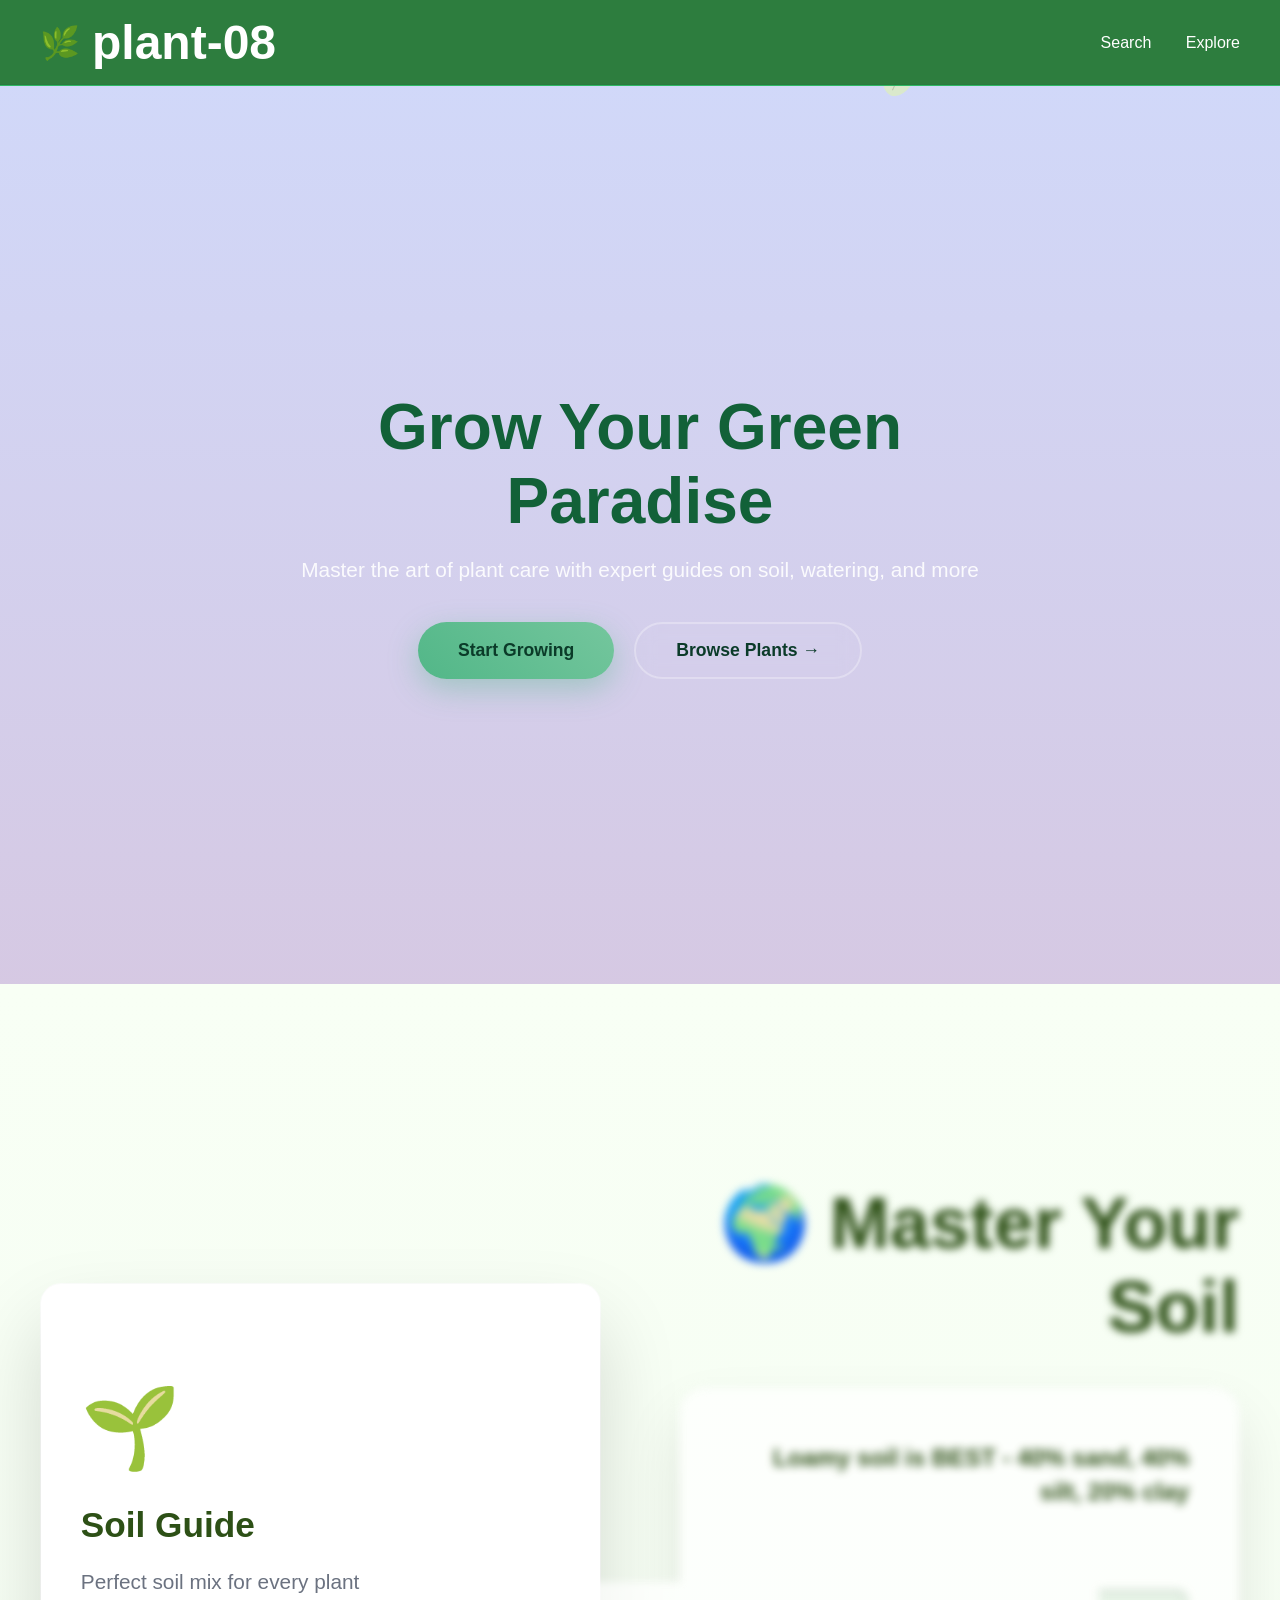
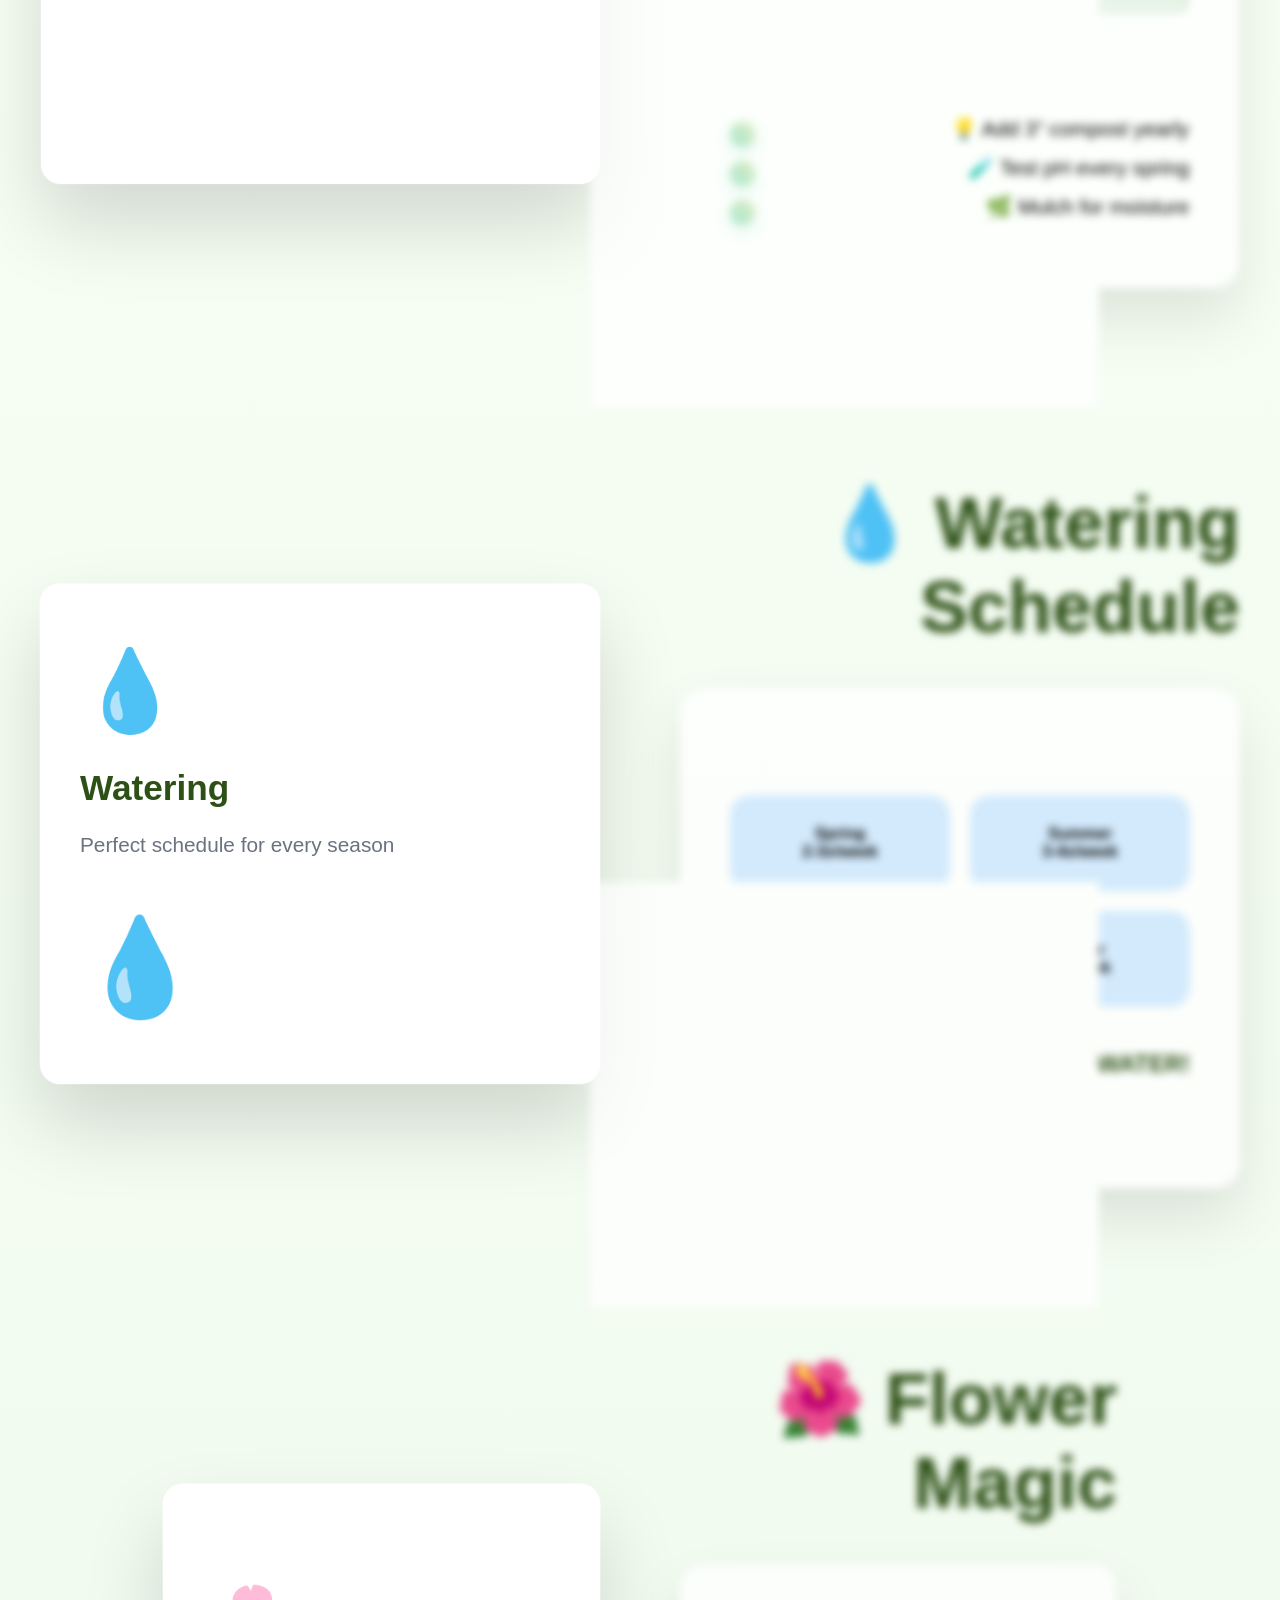
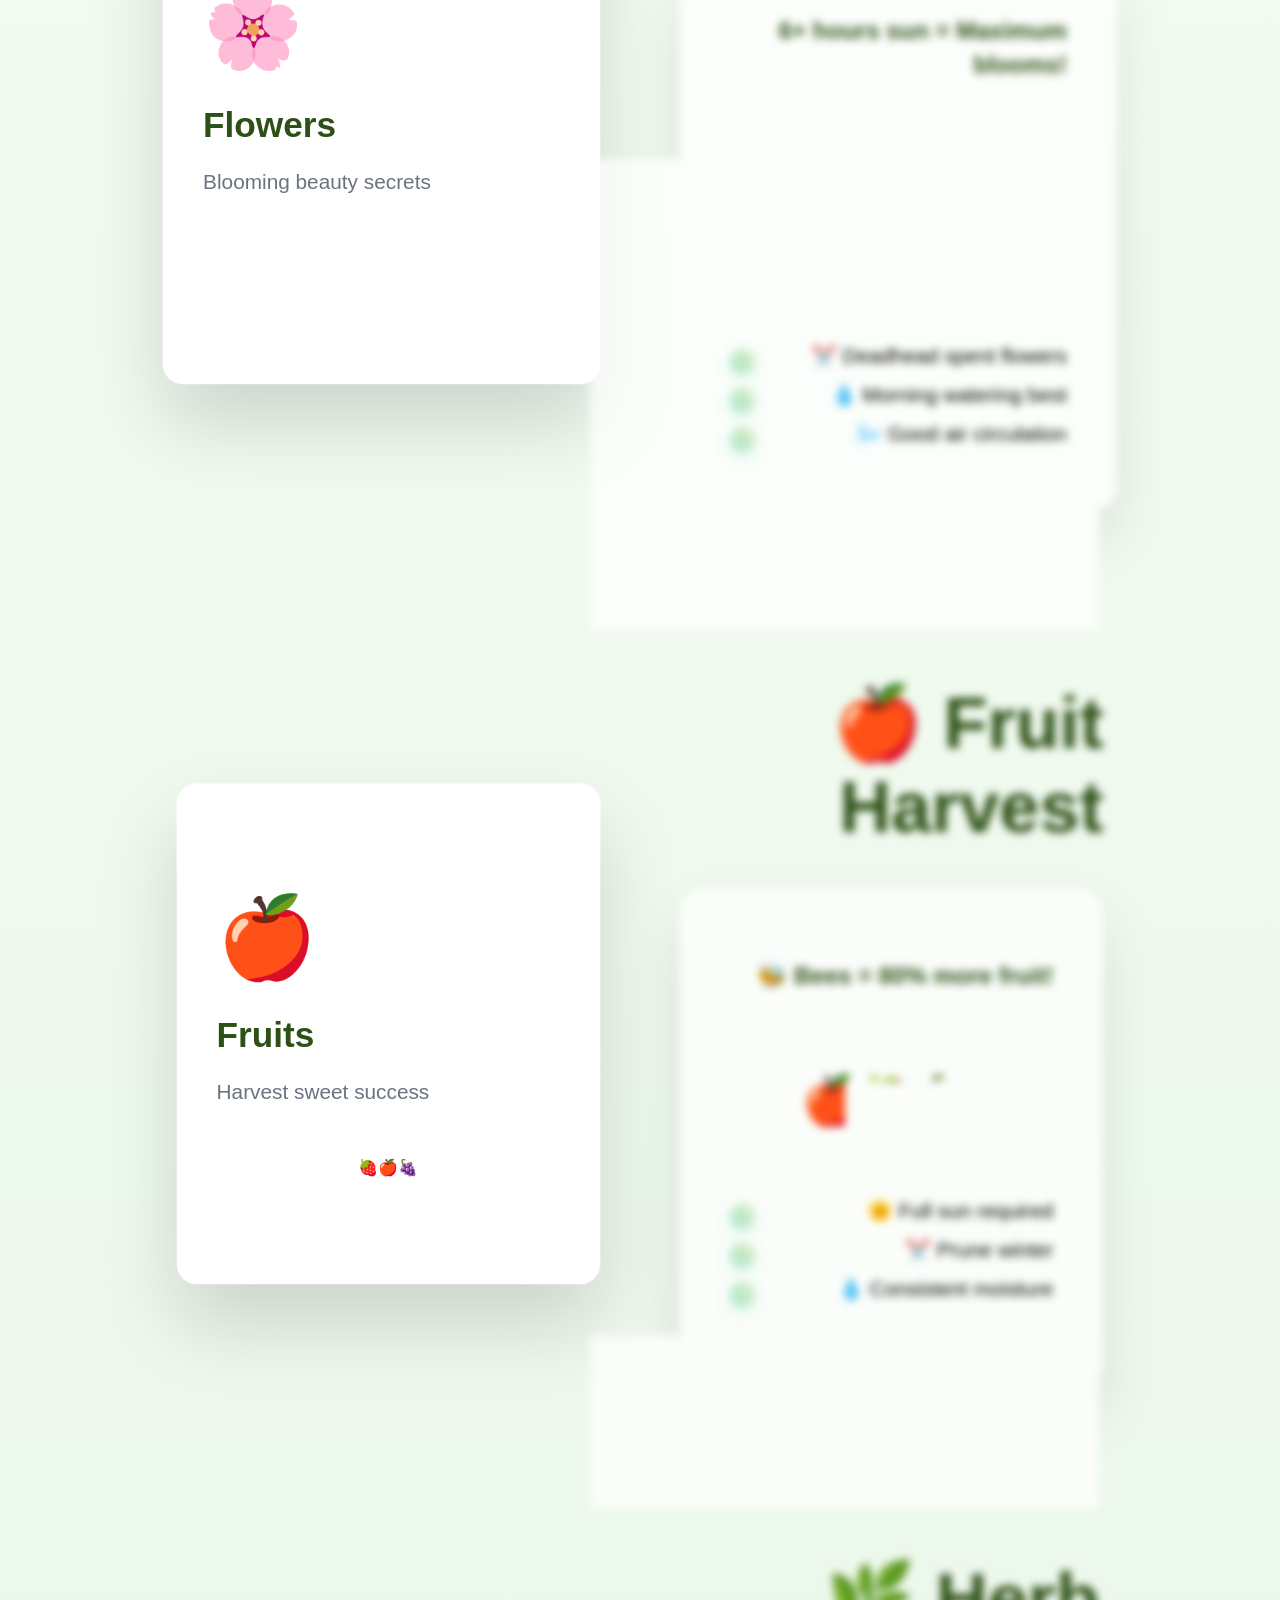
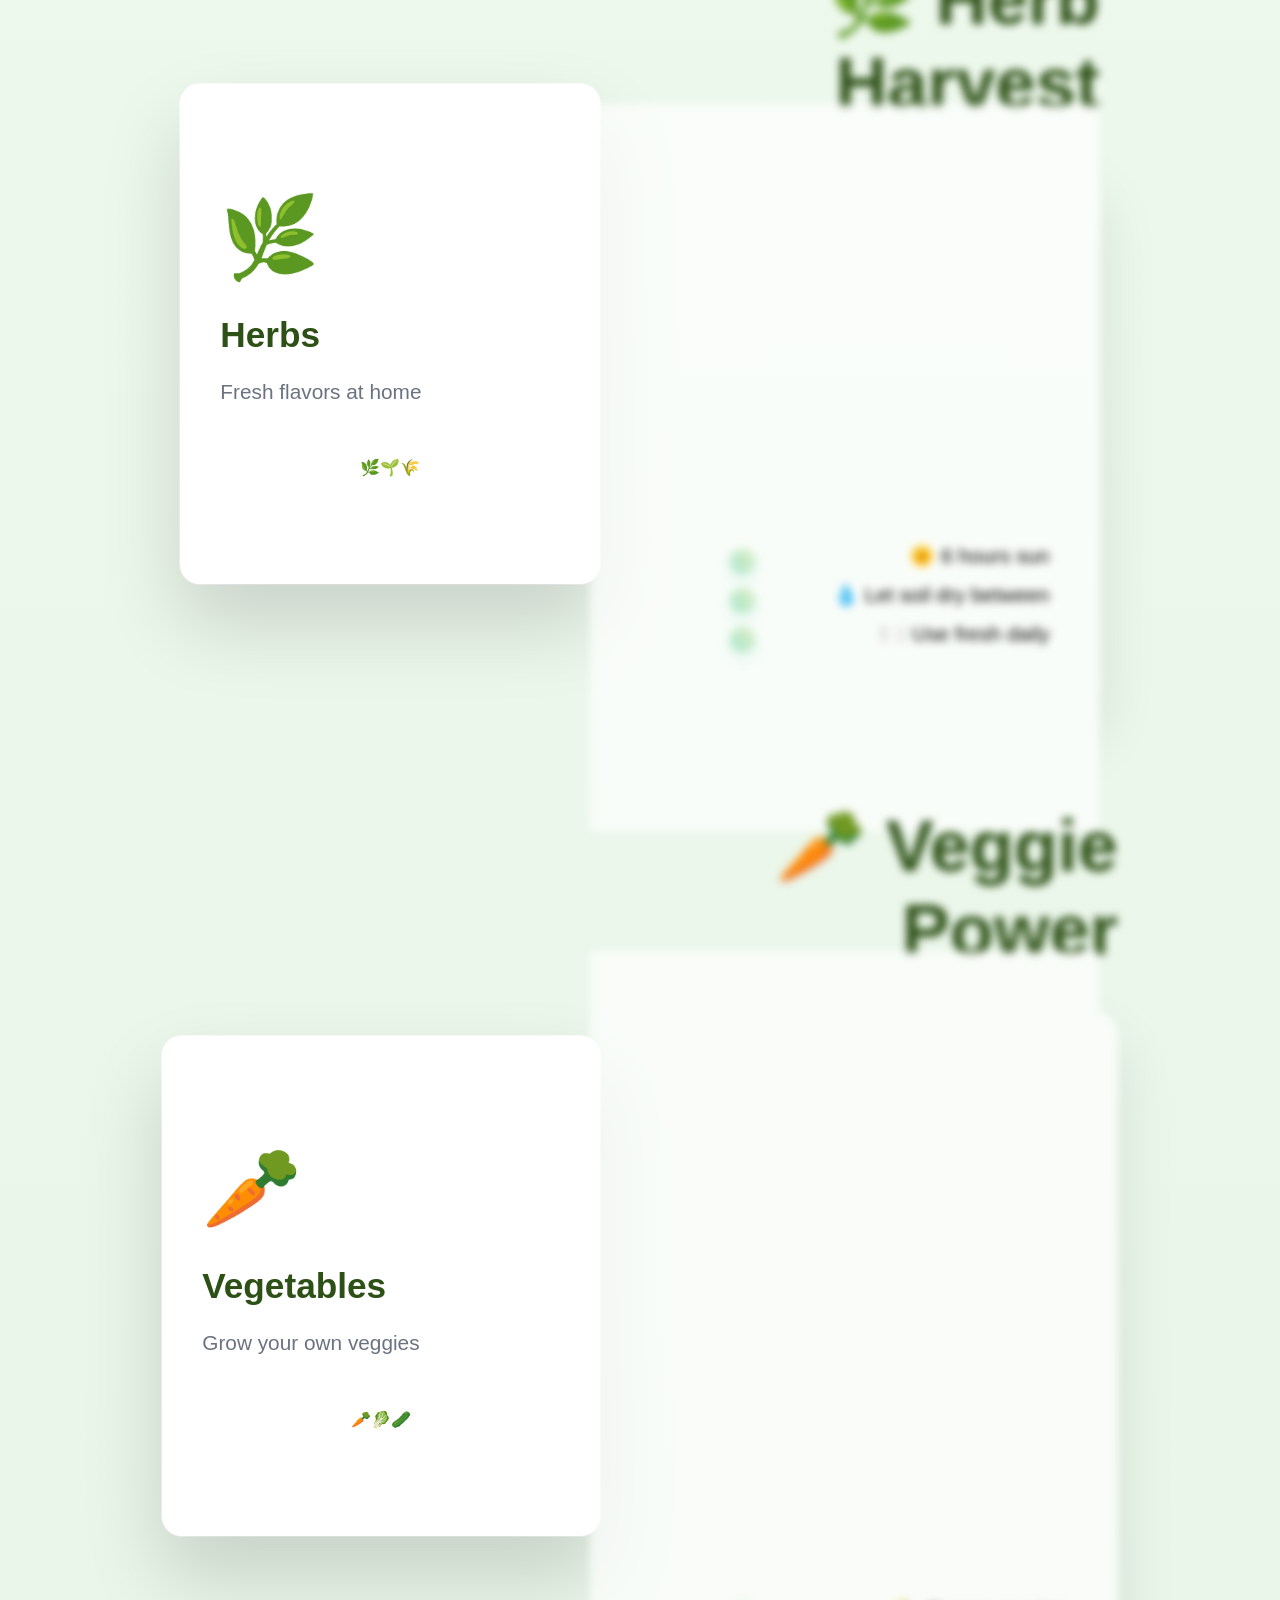
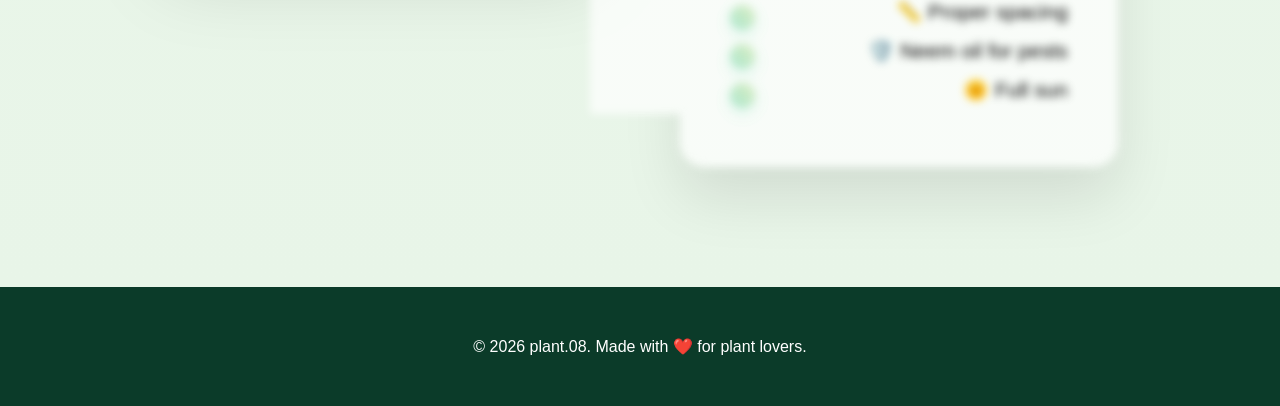
==== index.html @ 1acefeb5 "correcting some errors" ====
<!DOCTYPE html>
<html lang="en">
<head>
    <meta charset="UTF-8">
    <meta name="viewport" content="width=device-width, initial-scale=1.0">
    <title>plant-08 - Your Plant Growing Guide</title>
    <link rel="stylesheet" href="CSS/home.css">
    <link href="https://fonts.googleapis.com/css2?family=Poppins:wght@300;400;600;700&display=swap" rel="stylesheet">
</head>
<body>

    <!-- FIXED PLANT WATERMARK -->
    <canvas id="plantWatermark" class="watermark"></canvas>
    
    <div class="hero">
        <div class="hero-bg">
            <canvas id="bgCanvas"></canvas>
        </div>
        <header class="header">
            <div class="logo">
                <div class="leaf-icon">🌿</div>
                <h1>plant-08</h1>
            </div>
            <nav class="nav">
                <a href="browse.html">Search</a>
                <a href="explore.html">Explore</a>
            </nav>
        </header>

        <div class="hero-content">
            <h1 class="hero-title">Grow Your Green Paradise</h1>
            <p class="hero-subtitle">Master the art of plant care with expert guides on soil, watering, and more</p>
            <div class="cta-buttons">
                <button class="cta-primary" onclick="window.location.href='browse.html'">Start Growing</button>
                <a href="explore.html" class="cta-secondary" style="text-decoration:none;">Browse Plants →</a>
            </div>
        </div>
    </div>

    <section id="plant-guide" class="plant-guide">
    <!-- 🌱 SOIL - Card LEFT, Description RIGHT -->
    <div class="guide-slide soil-slide">
        <div class="container">
            <div class="slide-content">
                <div class="card-side left-card">
                    <div class="guide-card soil-card">
                        <div class="card-icon">🌱</div>
                        <h3>Soil Guide</h3>
                        <p>Perfect soil mix for every plant</p>
                        <div class="soil-types">
                            <span>🟤 Clay</span>
                            <span>🟡 Sandy</span>
                            <span>🟢 Loamy ✓</span>
                        </div>
                    </div>
                </div>
                <div class="desc-side right-desc">
                    <h2 class="slide-title">🌍 Master Your Soil</h2>
                    <div class="desc-content">
                        <p class="highlight">Loamy soil is <strong>BEST</strong> - 40% sand, 40% silt, 20% clay</p>
                        <div class="ph-meter">
                            <div class="meter-track">
                                <div class="meter-fill"></div>
                            </div>
                            <span class="ph-label">Ideal: 6.0-7.0 pH</span>
                        </div>
                        <ul class="pro-tips">
                            <li>💡 Add 3" compost yearly</li>
                            <li>🧪 Test pH every spring</li>
                            <li>🌿 Mulch for moisture</li>
                        </ul>
                    </div>
                </div>
            </div>
        </div>
    </div>

    <!-- 💧 WATERING - Card RIGHT, Description LEFT -->
    <div class="guide-slide watering-slide">
        <div class="container">
            <div class="slide-content ">
                <div class="card-side left-card">
                    <div class="guide-card watering-card">
                        <div class="card-icon">💧</div>
                        <h3>Watering</h3>
                        <p>Perfect schedule for every season</p>
                        <div class="water-drop">💧</div>
                    </div>
                </div>
                <div class="desc-side right-desc">
                    <h2 class="slide-title">💧 Watering Schedule</h2>
                    <div class="desc-content">
                        <div class="watering-wheel">
                            <div class="wheel-item spring">Spring<br>2-3x/week</div>
                            <div class="wheel-item summer">Summer<br>3-4x/week</div>
                            <div class="wheel-item autumn">Fall<br>1-2x/week</div>
                            <div class="wheel-item winter">Winter<br>1x/week</div>
                        </div>
                        <p class="highlight">👆 <strong>Finger Test:</strong> Dry 2" deep = WATER!</p>
                    </div>
                </div>
            </div>
        </div>
    </div>

    <!-- 🌸 FLOWERS - Card LEFT, Description RIGHT -->
    <div class="guide-slide flowers-slide">
        <div class="container">
            <div class="slide-content">
                <div class="card-side left-card">
                    <div class="guide-card flowers-card">
                        <div class="card-icon">🌸</div>
                        <h3>Flowers</h3>
                        <p>Blooming beauty secrets</p>
                        <div class="flower-blooms">
                            <span>🌹</span><span>🌻</span><span>🌷</span>
                        </div>
                    </div>
                </div>
                <div class="desc-side right-desc">
                    <h3 class="slide-title">🌺 Flower Magic</h3>
                    <div class="desc-content">
                        <p class="highlight"><strong>6+ hours sun</strong> = Maximum blooms!</p>
                        <div class="sun-rays">☀️☀️☀️☀️☀️☀️</div>
                        <ul class="pro-tips">
                            <li>✂️ Deadhead spent flowers</li>
                            <li>💧 Morning watering best</li>
                            <li>🌬️ Good air circulation</li>
                        </ul>
                    </div>
                </div>
            </div>
        </div>
    </div>

    <!-- 🍎 FRUITS - Card RIGHT, Description LEFT -->
    <div class="guide-slide fruits-slide">
        <div class="container">
            <div class="slide-content ">
                <div class="card-side left-card">
                    <div class="guide-card fruits-card">
                        <div class="card-icon">🍎</div>
                        <h3>Fruits</h3>
                        <p>Harvest sweet success</p>
                        <div class="fruit-icons">🍓🍎🍇</div>
                    </div>
                </div>
                <div class="desc-side right-desc">
                    <h2 class="slide-title">🍎 Fruit Harvest</h2>
                    <div class="desc-content">
                        <p class="highlight">🐝 <strong>Bees = 80% more fruit!</strong></p>
                        <div class="fruit-tree-anim">🍎🍓🍇</div>
                        <ul class="pro-tips">
                            <li>🌞 Full sun required</li>
                            <li>✂️ Prune winter</li>
                            <li>💧 Consistent moisture</li>
                        </ul>
                    </div>
                </div>
            </div>
        </div>
    </div>

    <!-- 🌿 HERBS - Card LEFT, Description RIGHT -->
    <div class="guide-slide herbs-slide">
        <div class="container">
            <div class="slide-content">
                <div class="card-side left-card">
                    <div class="guide-card herbs-card">
                        <div class="card-icon">🌿</div>
                        <h3>Herbs</h3>
                        <p>Fresh flavors at home</p>
                        <div class="herb-leaves">🌿🌱🌾</div>
                    </div>
                </div>
                <div class="desc-side right-desc">
                    <h2 class="slide-title">🌿 Herb Harvest</h2>
                    <div class="desc-content">
                        <p class="highlight">✂️ <strong>Cut top growth</strong> = Bushier plants!</p>
                        <div class="harvest-demo">
                            <span class="before">🌿</span>
                            <span class="scissors">✂️</span>
                            <span class="after">🌿🌿🌿</span>
                        </div>
                        <ul class="pro-tips">
                            <li>🌞 6 hours sun</li>
                            <li>💧 Let soil dry between</li>
                            <li>🍽️ Use fresh daily</li>
                        </ul>
                    </div>
                </div>
            </div>
        </div>
    </div>

    <!-- 🥕 VEGETABLES - Card RIGHT, Description LEFT -->
    <div class="guide-slide vegetables-slide">
        <div class="container">
            <div class="slide-content ">
                <div class="card-side left-card">
                    <div class="guide-card vegetables-card">
                        <div class="card-icon">🥕</div>
                        <h3>Vegetables</h3>
                        <p>Grow your own veggies</p>
                        <div class="veggie-roots">🥕🥬🥒</div>
                    </div>
                </div>
                <div class="desc-side right-desc">
                    <h3 class="slide-title">🥕 Veggie Power</h3>
                    <div class="desc-content">
                        <p class="highlight"><strong>Fast growers:</strong> Radish (25d), Lettuce (30d)</p>
                        <div class="veggie-grid">
                            <span>🥬 Lettuce</span>
                            <span>🌱 Radish</span>
                            <span>🥒 Cucumber</span>
                        </div>
                        <ul class="pro-tips">
                            <li>📏 Proper spacing</li>
                            <li>🛡️ Neem oil for pests</li>
                            <li>🌞 Full sun</li>
                        </ul>
                    </div>
                </div>
            </div>
        </div>
    </div>
</section>

    <footer class="footer">
        <div class="container">
            <p>&copy; 2026 plant.08. Made with ❤️ for plant lovers.</p>
        </div>
    </footer>

    <script>
        // Background animated plants
        class LeavesAnimation {
            constructor() {
                this.canvas = document.getElementById('bgCanvas');
                if (!this.canvas) return;
                this.ctx = this.canvas.getContext('2d');
                this.resizeCanvas();
                this.leaves = [];
                this.initLeaves();
                this.animate();
                window.addEventListener('resize', () => this.resizeCanvas());
            }

            resizeCanvas() {
                this.canvas.width = window.innerWidth;
                this.canvas.height = window.innerHeight;
            }

            initLeaves() {
                for (let i = 0; i < 30; i++) {
                    this.leaves.push({
                        x: Math.random() * this.canvas.width,
                        y: Math.random() * this.canvas.height - this.canvas.height,
                        size: Math.random() * 25 + 10,
                        speed: Math.random() * 1 + 0.5,
                        sway: Math.random() * 0.03 + 0.02,
                        swayAmount: Math.random() * 50 + 30,
                        rotation: Math.random() * Math.PI * 2,
                        rotationSpeed: Math.random() * 0.05 + 0.02,
                        phase: Math.random() * Math.PI * 2,
                        color: ['#6bb18b', '#8fbb9c', '#a8e6cf', '#dcedc1', '#7fbd7f'][Math.floor(Math.random() * 5)]
                    });
                }
            }

            animate() {
                this.ctx.clearRect(0, 0, this.canvas.width, this.canvas.height);
                
                const gradient = this.ctx.createLinearGradient(0, 0, 0, this.canvas.height);
                gradient.addColorStop(0, 'rgba(102, 126, 234, 0.3)');
                gradient.addColorStop(1, 'rgba(118, 75, 162, 0.3)');
                this.ctx.fillStyle = gradient;
                this.ctx.fillRect(0, 0, this.canvas.width, this.canvas.height);

                this.leaves.forEach(leaf => {
                    this.drawLeaf(leaf);
                    leaf.y += leaf.speed;
                    leaf.x += Math.sin(leaf.phase) * leaf.sway;
                    leaf.phase += 0.02;
                    leaf.rotation += leaf.rotationSpeed;
                    
                    if (leaf.y > this.canvas.height + leaf.size) {
                        leaf.y = -leaf.size;
                        leaf.x = Math.random() * this.canvas.width;
                        leaf.phase = Math.random() * Math.PI * 2;
                    }
                });

                requestAnimationFrame(() => this.animate());
            }

            drawLeaf(leaf) {
                this.ctx.save();
                this.ctx.translate(leaf.x, leaf.y);
                this.ctx.rotate(leaf.rotation);
                this.ctx.globalAlpha = 0.8;

                this.ctx.fillStyle = leaf.color;
                this.ctx.beginPath();
                // Draw a leaf shape
                this.ctx.ellipse(0, 0, leaf.size * 0.6, leaf.size, 0, 0, Math.PI * 2);
                this.ctx.fill();

                // Add a vein down the middle
                this.ctx.strokeStyle = 'rgba(0, 0, 0, 0.2)';
                this.ctx.lineWidth = 1;
                this.ctx.beginPath();
                this.ctx.moveTo(0, -leaf.size * 0.8);
                this.ctx.lineTo(0, leaf.size * 0.8);
                this.ctx.stroke();

                this.ctx.restore();
            }
        }

        function scrollToSection(sectionId) {
            const section = document.getElementById(sectionId);
            if (section) {
                section.scrollIntoView({ behavior: 'smooth' });
            }
        }

        document.addEventListener('DOMContentLoaded', function() {
            new LeavesAnimation();

            // Animate guide slides on scroll
            const observer = new IntersectionObserver((entries) => {
                entries.forEach(entry => {
                    if (entry.isIntersecting) {
                        entry.target.classList.add('animated');
                    }
                });
            });

            document.querySelectorAll('.guide-slide').forEach(slide => {
                observer.observe(slide);
            });

            // One-time blur reveal on desc-side with synced meter-fill animation
            let meterAnimationTriggered = false;
            
            document.querySelectorAll('.desc-side').forEach(descSide => {
                descSide.addEventListener('mouseenter', function() {
                    if (!this.classList.contains('revealed')) {
                        this.classList.add('revealed');
                        
                        // Trigger meter-fill animation on first reveal
                        if (!meterAnimationTriggered) {
                            meterAnimationTriggered = true;
                            const meterFill = document.querySelector('.meter-fill');
                            if (meterFill) {
                                meterFill.style.width = '70%';
                            }
                        }
                    }
                }, { once: false });
            });
        });
    </script>
    
</body>
</html>
---- CSS/home.css ----
* {
    margin: 0;
    padding: 0;
    box-sizing: border-box;
}

html {
    margin: 0;
    padding: 0;
}

body {
    font-family: 'Manrope', 'datatype', sans-serif;
    overflow-x: hidden;
    background: white;
    min-height: 100vh;
    margin: 0;
    padding: 0;
}

.container {
    max-width: 1200px;
    margin: 0 auto;
    padding:20px 0 20px 0;
}

/* Hero Section */
.hero {
    position: relative;
    min-height: 100vh;
    display: flex;
    align-items: center;
    justify-content: center;
    overflow: hidden;
    padding-top: 0;
    margin-top: -70px;
    background: white;
}

.hero-bg {
    position: absolute;
    top: 0;
    left: 0;
    width: 100%;
    height: 100%;
    z-index: 1;
    background: white;
}

#bgCanvas {
    width: 100%;
    height: 100%;
    display: block;
}

.header {
    position: fixed; /* Changed from absolute to fixed for proper header behavior */
    top: 0;
    left: 0;
    right: 0;
    padding: 15px 40px;
    display: flex;
    justify-content: space-between;
    align-items: center;
    z-index: 1000; /* Increased z-index for better layering */
    backdrop-filter: blur(10px);
    background: rgba(3, 99, 24, 0.833);
    border-bottom: 1px solid rgb(46, 184, 99);
    
    /* Fallback for browsers that don't support backdrop-filter */
    -webkit-backdrop-filter: blur(10px);
}

.logo {
    display: flex;
    align-items: center;
    gap: 12px;
    color: white;
    font-size: 24px;
    font-weight: 700;
}

.logo h1 {
    margin: 0;
    padding: 0;
}

.leaf-icon {
    font-size: 32px;
    animation: bounce 2s infinite;
}

.nav a {
    color: white;
    text-decoration: none;
    margin-left: 30px;
    font-weight: 500;
    transition: all 0.3s ease;
    position: relative;
}

.nav a:hover {
    color: #52b788;
    transform: translateY(-2px);
}

.nav a::after {
    content: '';
    position: absolute;
    width: 0;
    height: 2px;
    bottom: -5px;
    left: 0;
    background: #52b788;
    transition: width 0.3s ease;
}

.nav a:hover::after {
    width: 100%;
}

.hero-content {
    position: relative;
    z-index: 5;
    max-width: 800px;
    width: 100%;
    padding: 0 20px;
    color: white;
    text-align: center;
    animation: fadeInUp 1s ease-out;
}

.hero-title {
    font-size: clamp(2.5rem, 5vw, 4rem);
    font-weight: 700;
    margin-bottom: 20px;
    color: #126138;
}

.hero-subtitle {
    font-size: 1.3rem;
    margin-bottom: 40px;
    opacity: 0.9;
    font-weight: 300;
}

.cta-buttons {
    display: flex;
    gap: 20px;
    justify-content: center;
    flex-wrap: wrap;
}

.cta-primary, .cta-secondary {
    padding: 16px 40px;
    border: none;
    border-radius: 50px;
    font-size: 1.1rem;
    font-weight: 600;
    cursor: pointer;
    transition: all 0.3s ease;
    text-decoration: none;
    display: inline-block;
}

.cta-primary {
    background: linear-gradient(45deg, #52b788, #74c69d);
    color: #0b3b29;
    box-shadow: 0 10px 30px rgba(82, 183, 136, 0.4);
}

.cta-primary:hover {
    transform: translateY(-5px) scale(1.05);
    box-shadow: 0 20px 40px rgba(82, 183, 136, 0.6);
}

.cta-secondary {
    background: transparent;
    color: #0b3b29;
    border: 2px solid rgba(255, 255, 255, 0.3);
    backdrop-filter: blur(10px);
    -webkit-backdrop-filter: blur(10px);
}

.cta-secondary:hover {
    background: rgba(255, 255, 255, 0.1);
    border-color: rgba(255, 255, 255, 0.5);
}

/* Footer */
.footer {
    background: #0b3b29;
    color: white;
    text-align: center;
    padding: 30px 0;
}

/* Animations */
@keyframes fadeInUp {
    from {
        opacity: 0;
        transform: translateY(50px);
    }
    to {
        opacity: 1;
        transform: translateY(0);
    }
}

@keyframes bounce {
    0%, 20%, 50%, 80%, 100% {
        transform: translateY(0);
    }
    40% {
        transform: translateY(-10px);
    }
    60% {
        transform: translateY(-5px);
    }
}

@keyframes grow {
    0% {
        transform: scale(0);
    }
    50% {
        transform: scale(1.2);
    }
    100% {
        transform: scale(1);
    }
}

/* Responsive */
@media (max-width: 768px) {
    .header {
        padding: 15px 20px;
        flex-direction: column;
        gap: 15px;
    }

    .logo {
        font-size: 20px;
    }

    .logo h1 {
        font-size: 20px;
    }

    .leaf-icon {
        font-size: 28px;
    }

    .nav {
        display: flex;
        gap: 20px;
        flex-wrap: wrap;
        justify-content: center;
    }

    .nav a {
        margin-left: 0;
        font-size: 0.9rem;
        padding: 8px 12px;
    }

    .hero-content {
        padding: 0 15px;
        text-align: center;
    }

    .hero-title {
        font-size: clamp(2rem, 8vw, 3.5rem);
        margin-bottom: 15px;
    }

    .hero-subtitle {
        font-size: 1.1rem;
        margin-bottom: 30px;
    }

    .cta-buttons {
        flex-direction: column;
        gap: 15px;
        align-items: center;
    }

    .cta-primary,
    .cta-secondary {
        padding: 14px 35px;
        font-size: 1rem;
        width: 100%;
        max-width: 280px;
    }

    .footer {
        padding: 20px 15px;
        font-size: 0.9em;
    }
}

@media (max-width: 480px) {
    .header {
        padding: 12px 15px;
        gap: 12px;
    }

    .logo {
        font-size: 18px;
    }

    .logo h1 {
        font-size: 18px;
    }

    .leaf-icon {
        font-size: 24px;
    }

    .nav {
        gap: 15px;
    }

    .nav a {
        font-size: 0.85rem;
        padding: 6px 10px;
    }

    .hero-content {
        padding: 0 10px;
    }

    .hero-title {
        font-size: clamp(1.8rem, 9vw, 3rem);
        margin-bottom: 12px;
    }

    .hero-subtitle {
        font-size: 1rem;
        margin-bottom: 25px;
    }

    .cta-primary,
    .cta-secondary {
        padding: 12px 30px;
        font-size: 0.95rem;
        max-width: 250px;
    }

    .footer {
        padding: 15px 10px;
        font-size: 0.85em;
    }
}

.plant-guide {
    padding: 100px 0;
    background: linear-gradient(180deg, #f8fff5 0%, #e8f5e8 100%);
    position: relative;
    overflow: hidden;
}

.guide-slide {
    min-height: 100vh;
    display: flex;
    align-items: center;
    position: relative;
}

.slide-content {
    display: flex;
    align-items: center;
    gap: 80px;
    width: 100%;
    max-width: 1400px;
    margin: 0 auto;
}

.slide-content.reverse {
    flex-direction: row-reverse;
}

.card-side, .desc-side {
    flex: 1;
    min-width: 0;
}

.desc-side {
    filter: blur(4px);
    transition: filter 0.5s ease;
}

.desc-side.revealed {
    filter: blur(0px);
}

.left-card, .left-desc { text-align: left; }
.right-card, .right-desc { text-align: right; }

.guide-card {
    background: white;
    padding: 60px 40px;
    border-radius: 20px;
    box-shadow: 0 40px 80px rgba(0,0,0,0.15), 0 0 0 1px rgba(255,255,255,0.8);
    position: relative;
    min-height: 500px;
    display: flex;
    flex-direction: column;
    justify-content: center;
    overflow: visible;
    transition: all 0.4s cubic-bezier(0.34, 1.56, 0.64, 1);
    cursor: pointer;
}

.guide-card::before {
    content: '';
    position: absolute;
    top: 0;
    left: 0;
    right: 0;
    bottom: 0;
    width: 100%;
    height: 100%;
    background: linear-gradient(90deg, transparent, rgba(255,255,255,0.6), transparent);
    border-radius: 20px;
    opacity: 0;
    transition: opacity 0.4s ease;
}

.guide-card::after {
    content: '';
    position: absolute;
    top: -2px;
    left: -2px;
    right: -2px;
    bottom: -2px;
    background: linear-gradient(135deg, rgba(124, 179, 66, 0.5), rgba(139, 195, 74, 0.3), rgba(124, 179, 66, 0.5));
    border-radius: 20px;
    opacity: 0;
    transition: opacity 0.4s ease;
    z-index: -1;
}

.guide-card:hover {
    transform: scale(1.08);
    box-shadow: 0 30px 60px rgba(0,0,0,0.2), 0 0 40px rgba(124, 179, 66, 0.4);
}

.guide-card:hover::before {
    opacity: 1;
    animation: shine 0.6s ease-in-out;
}

.guide-card:hover::after {
    opacity: 1;
    animation: glowBorder 0.8s ease-in-out infinite;
}

@keyframes shine {
    0% { 
        left: -100%;
    }
    100% { 
        left: 100%;
    }
}

@keyframes glowBorder {
    0%, 100% {
        box-shadow: 0 0 20px rgba(124, 179, 66, 0.4);
    }
    50% {
        box-shadow: 0 0 35px rgba(139, 195, 74, 0.6);
    }
}

.card-icon {
    font-size: 5rem;
    margin-bottom: 30px;
    animation: float 3s ease-in-out infinite;
}

@keyframes float {
    0%, 100% { transform: translateY(0px); }
    50% { transform: translateY(-20px); }
}

.guide-card h3 {
    font-size: 2.2rem;
    color: #2d5016;
    margin-bottom: 20px;
    font-weight: 700;
}

.guide-card p {
    font-size: 1.3rem;
    color: #6b7280;
    margin-bottom: 30px;
    line-height: 1.6;
}

.soil-types, .flower-blooms, .fruit-icons, .herb-leaves, .veggie-roots {
    display: flex;
    gap: 15px;
    justify-content: center;
    flex-wrap: wrap;
    margin-top: 20px;
}

.soil-types span, .flower-blooms span, .fruit-icons span, .herb-leaves span, .veggie-roots span {
    font-size: 1rem;
    padding: 10px 20px;
    background: rgba(168,230,207,0.3);
    border-radius: 25px;
    animation: popIn 0.6s ease forwards;
    opacity: 0;
    transform: scale(0);
}

.veggie-roots span {
    font-size: 0.875rem;
    padding: 10px 20px;
    background: rgba(168,230,207,0.3);
    border-radius: 25px;
    animation: popIn 0.6s ease forwards;
    opacity: 0;
    transform: scale(0);
}

.water-drop {
    font-size: 6rem;
    margin-top: 20px;
    animation: drip 2s infinite;
}

@keyframes drip {
    0%, 100% { transform: translateY(0px); }
    50% { transform: translateY(10px); }
}

.slide-title {
    font-size: clamp(2.5rem, 6vw, 4.5rem);
    font-weight: 800;
    margin-bottom: 40px;
    color: #2d5016;
}

.desc-content {
    background: rgba(255,255,255,0.7);
    padding: 50px;
    border-radius: 25px;
    backdrop-filter: blur(20px);
    box-shadow: 0 30px 60px rgba(0,0,0,0.1);
    min-height: 500px;
    display: flex;
    flex-direction: column;
    justify-content: center;
}

.highlight {
    font-size: 1.5rem;
    font-weight: 700;
    margin-bottom: 40px;
    line-height: 1.4;
    color: #2d5016;
}

.ph-meter {
    margin: 40px 0;
}

.meter-track {
    width: 100%;
    height: 25px;
    background: #e8f5e8;
    border-radius: 15px;
    overflow: hidden;
    position: relative;
    box-shadow: inset 0 3px 8px rgba(0,0,0,0.1);
}

.meter-fill {
    height: 100%;
    background: linear-gradient(90deg, #a8e6cf, #dcedc1);
    width: 0;
    transition: width 3s ease-out;
    box-shadow: 0 0 20px rgba(168,230,207,0.6);
}

.ph-label {
    display: block;
    text-align: center;
    font-weight: 600;
    color: #4a7c59;
    margin-top: 15px;
}

.pro-tips {
    list-style: none;
    margin-top: 30px;
}

.pro-tips li {
    font-size: 1.3rem;
    margin-bottom: 15px;
    padding-left: 40px;
    position: relative;
    opacity: 0;
    transform: translateX(-30px);
    animation: slideInTip 0.8s ease forwards;
}

.pro-tips li:nth-child(1) { animation-delay: 0.1s; }
.pro-tips li:nth-child(2) { animation-delay: 0.2s; }
.pro-tips li:nth-child(3) { animation-delay: 0.3s; }

.pro-tips li::before {
    content: '';
    position: absolute;
    left: 0;
    top: 5px;
    width: 25px;
    height: 25px;
    background: linear-gradient(45deg, #a8e6cf, #dcedc1);
    border-radius: 50%;
    box-shadow: 0 5px 15px rgba(168,230,207,0.4);
}

@keyframes slideInTip {
    to {
        opacity: 1;
        transform: translateX(0);
    }
}

.watering-wheel {
    display: grid;
    grid-template-columns: repeat(2, 1fr);
    gap: 20px;
    margin: 40px 0;
}

.wheel-item {
    background: rgba(116,185,255,0.3);
    padding: 30px;
    border-radius: 20px;
    text-align: center;
    font-weight: 700;
    transition: all 0.4s ease;
}

.wheel-item:hover {
    transform: scale(1.05);
    background: rgba(116,185,255,0.5);
}

.finger-test-demo, .sun-rays, .fruit-tree-anim, .harvest-demo, .veggie-grid {
    font-size: 3rem;
    margin: 40px 0;
    text-align: center;
}

.veggie-grid {
    display: grid;
    grid-template-columns: repeat(auto-fit, minmax(150px, 1fr));
    gap: 20px;
}

.veggie-grid span {
    padding: 20px;
    background: rgba(102,126,234,0.2);
    border-radius: 20px;
    font-weight: 600;
}

.guide-slide {
    opacity: 0;
    transform: translateY(100px);
    transition: all 1s ease;
}

.guide-slide.animated {
    opacity: 1;
    transform: translateY(0);
}

@media (max-width: 1024px) {
    .slide-content {
        flex-direction: column;
        gap: 60px;
        padding: 0 20px;
    }

    .slide-content.reverse {
        flex-direction: column;
    }

    .left-card, .right-card, .left-desc, .right-desc {
        text-align: center !important;
    }

    .guide-card, .desc-content {
        padding: 40px 25px;
        min-height: auto;
    }

    .slide-title {
        font-size: clamp(2.2rem, 5vw, 4rem);
        margin-bottom: 30px;
    }

    .highlight {
        font-size: 1.3rem;
        margin-bottom: 30px;
    }

    .pro-tips li {
        font-size: 1.1rem;
        padding-left: 35px;
    }

    .watering-wheel {
        grid-template-columns: 1fr;
        gap: 15px;
    }

    .wheel-item {
        padding: 20px;
        font-size: 0.9em;
    }

    .finger-test-demo, .sun-rays, .fruit-tree-anim, .harvest-demo, .veggie-grid {
        font-size: 2.5rem;
        margin: 30px 0;
    }

    .veggie-grid {
        grid-template-columns: repeat(auto-fit, minmax(120px, 1fr));
        gap: 15px;
    }
}

@media (max-width: 768px) {
    .plant-guide {
        padding: 60px 0;
    }

    .guide-card, .desc-content {
        padding: 30px 20px;
        border-radius: 20px;
    }

    .slide-title {
        font-size: 2.2rem;
        margin-bottom: 25px;
    }

    .highlight {
        font-size: 1.1rem;
        margin-bottom: 25px;
    }

    .card-icon {
        font-size: 4rem;
        margin-bottom: 20px;
    }

    .guide-card h3 {
        font-size: 1.8rem;
        margin-bottom: 15px;
    }

    .guide-card p {
        font-size: 1.1rem;
        margin-bottom: 20px;
    }

    .soil-types, .flower-blooms, .fruit-icons, .herb-leaves, .veggie-roots {
        gap: 10px;
        flex-wrap: wrap;
    }

    .soil-types span, .flower-blooms span, .fruit-icons span, .herb-leaves span, .veggie-roots span {
        font-size: 0.9rem;
        padding: 8px 15px;
    }

    .water-drop {
        font-size: 5rem;
        margin-top: 15px;
    }

    .ph-meter {
        margin: 30px 0;
    }

    .meter-track {
        height: 20px;
    }

    .pro-tips {
        margin-top: 20px;
    }

    .pro-tips li {
        font-size: 1rem;
        margin-bottom: 12px;
        padding-left: 30px;
    }

    .pro-tips li::before {
        width: 20px;
        height: 20px;
        top: 3px;
    }

    .watering-wheel {
        margin: 30px 0;
    }

    .finger-test-demo, .sun-rays, .fruit-tree-anim, .harvest-demo, .veggie-grid {
        font-size: 2rem;
        margin: 25px 0;
    }

    .veggie-grid {
        grid-template-columns: repeat(auto-fit, minmax(100px, 1fr));
        gap: 12px;
    }

    .veggie-grid span {
        padding: 15px;
        font-size: 0.9em;
    }
}

@media (max-width: 480px) {
    .plant-guide {
        padding: 40px 0;
    }

    .guide-card, .desc-content {
        padding: 25px 15px;
        border-radius: 15px;
    }

    .slide-title {
        font-size: 1.8rem;
        margin-bottom: 20px;
    }

    .highlight {
        font-size: 1rem;
        margin-bottom: 20px;
    }

    .card-icon {
        font-size: 3rem;
        margin-bottom: 15px;
    }

    .guide-card h3 {
        font-size: 1.5rem;
        margin-bottom: 12px;
    }

    .guide-card p {
        font-size: 1rem;
        margin-bottom: 15px;
    }

    .soil-types, .flower-blooms, .fruit-icons, .herb-leaves, .veggie-roots {
        gap: 8px;
    }

    .soil-types span, .flower-blooms span, .fruit-icons span, .herb-leaves span, .veggie-roots span {
        font-size: 0.8rem;
        padding: 6px 12px;
    }

    .water-drop {
        font-size: 4rem;
        margin-top: 12px;
    }

    .ph-meter {
        margin: 25px 0;
    }

    .meter-track {
        height: 18px;
    }

    .pro-tips li {
        font-size: 0.95rem;
        margin-bottom: 10px;
        padding-left: 25px;
    }

    .watering-wheel {
        margin: 25px 0;
        gap: 12px;
    }

    .wheel-item {
        padding: 15px;
        font-size: 0.85em;
    }

    .finger-test-demo, .sun-rays, .fruit-tree-anim, .harvest-demo, .veggie-grid {
        font-size: 1.8rem;
        margin: 20px 0;
    }

    .veggie-grid {
        grid-template-columns: repeat(auto-fit, minmax(80px, 1fr));
        gap: 10px;
    }

    .veggie-grid span {
        padding: 12px;
        font-size: 0.8em;
    }
}

/* === Mobile Enhancements === */
@media (max-width: 768px) {
    /* Improve hero section for mobile */
    .hero {
        min-height: 90vh;
    }

    .hero-content {
        position: relative;
        z-index: 5;
        max-width: 100%;
        padding: 0 20px;
    }

    /* Better navigation on mobile */
    .nav {
        width: 100%;
        justify-content: space-around;
    }

    .nav a {
        flex: 1;
        text-align: center;
        padding: 12px 8px;
        border-radius: 8px;
        margin: 0 2px;
        transition: all 0.2s ease;
    }

    .nav a:hover {
        background: rgba(82, 183, 136, 0.1);
        transform: translateY(-1px);
    }

    /* Touch-friendly buttons */
    .cta-primary, .cta-secondary {
        min-height: 50px;
        width: 100%;
        max-width: 300px;
        font-size: 1.1rem;
        border-radius: 25px;
    }

    /* Better spacing */
    .cta-buttons {
        width: 100%;
        max-width: 320px;
    }
}

@media (max-width: 480px) {
    .hero {
        min-height: 85vh;
    }

    .hero-content {
        padding: 0 15px;
    }

    .nav a {
        font-size: 0.8rem;
        padding: 10px 6px;
    }

    .cta-primary, .cta-secondary {
        min-height: 45px;
        font-size: 1rem;
        max-width: 280px;
    }

    .cta-buttons {
        max-width: 300px;
    }
}
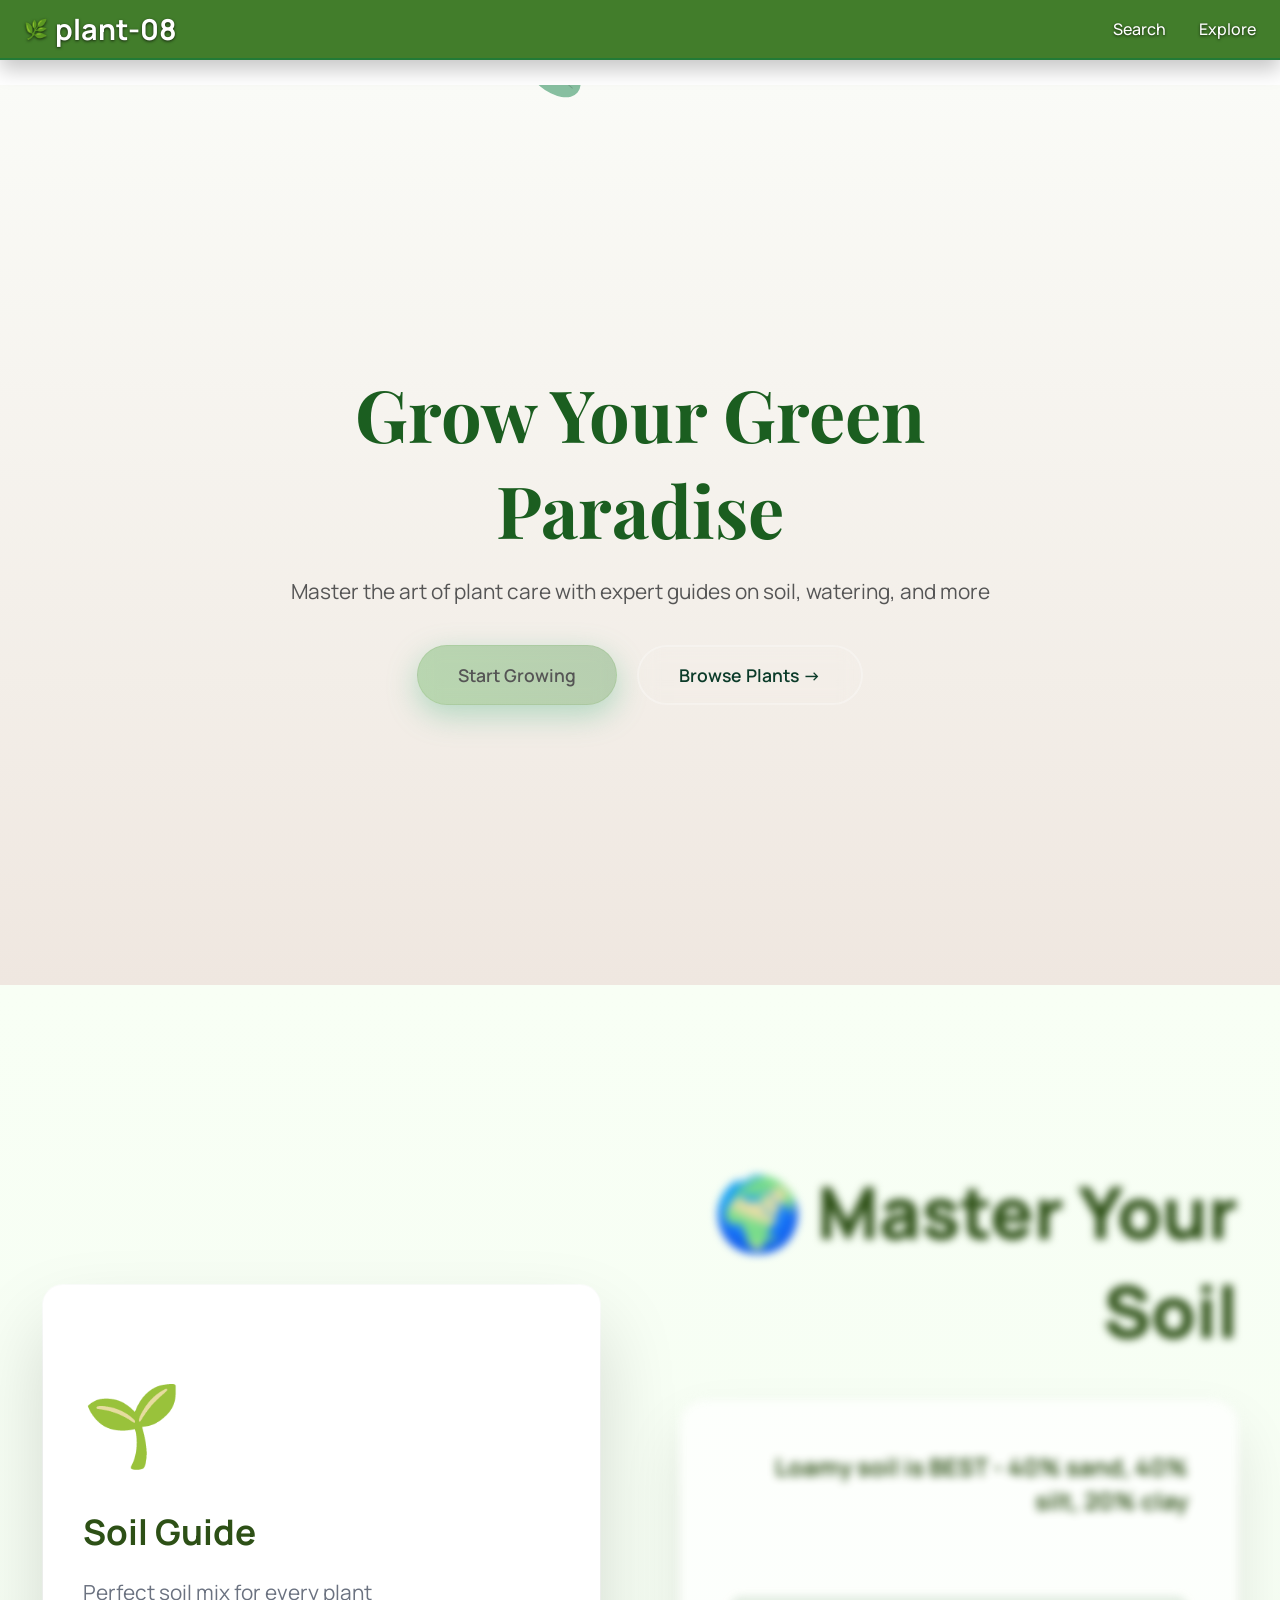
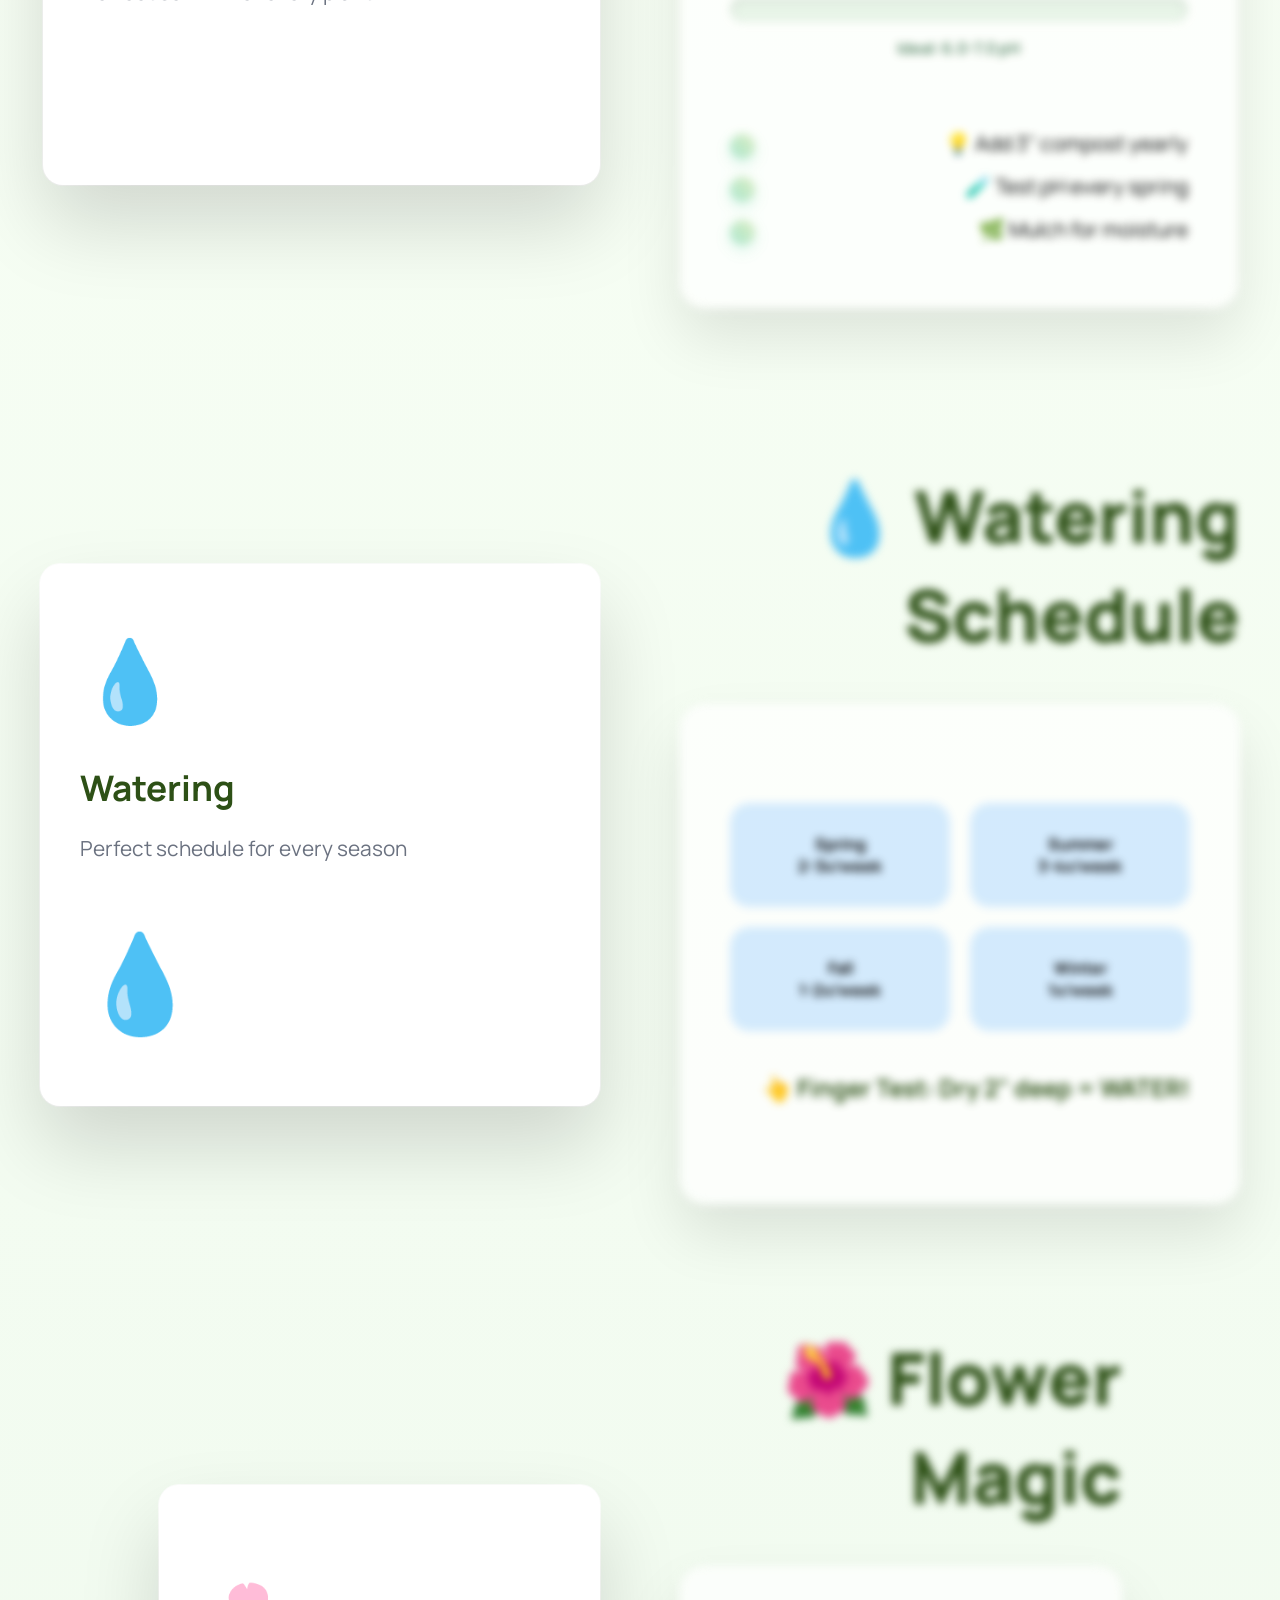
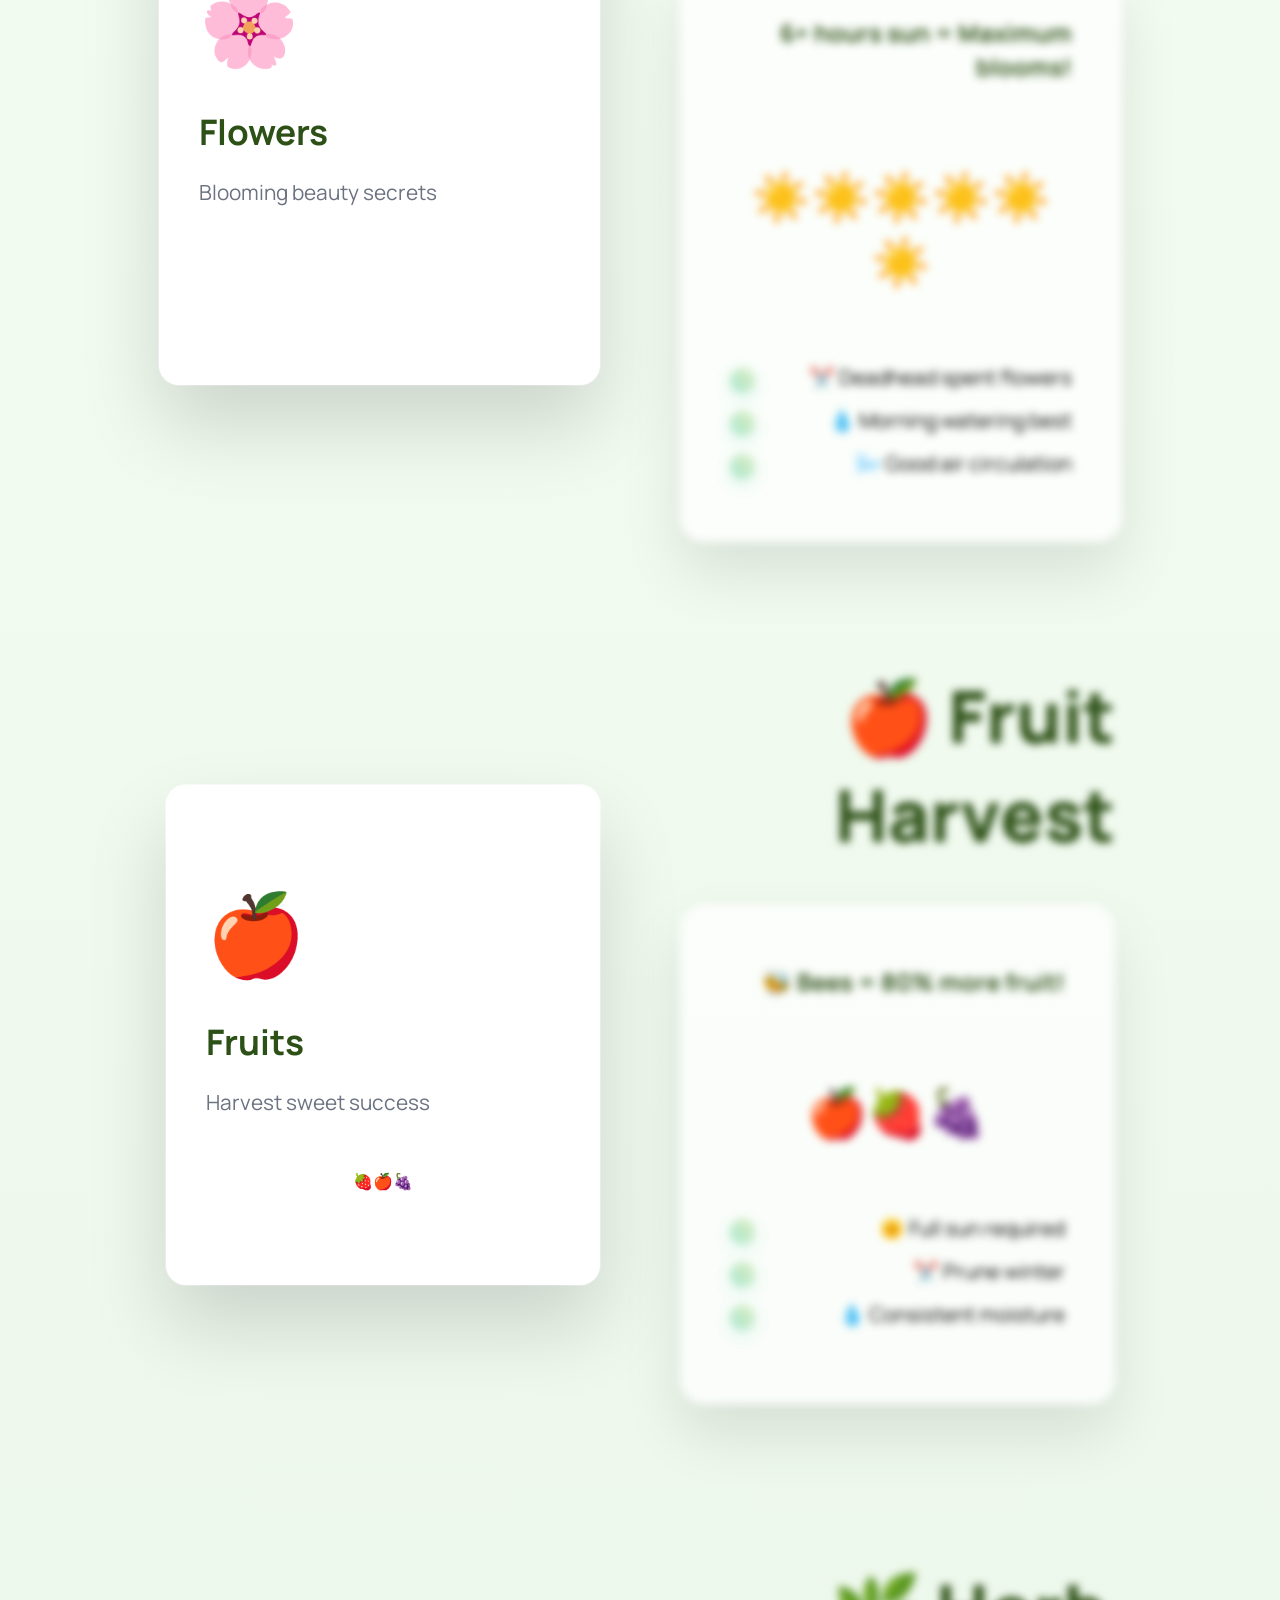
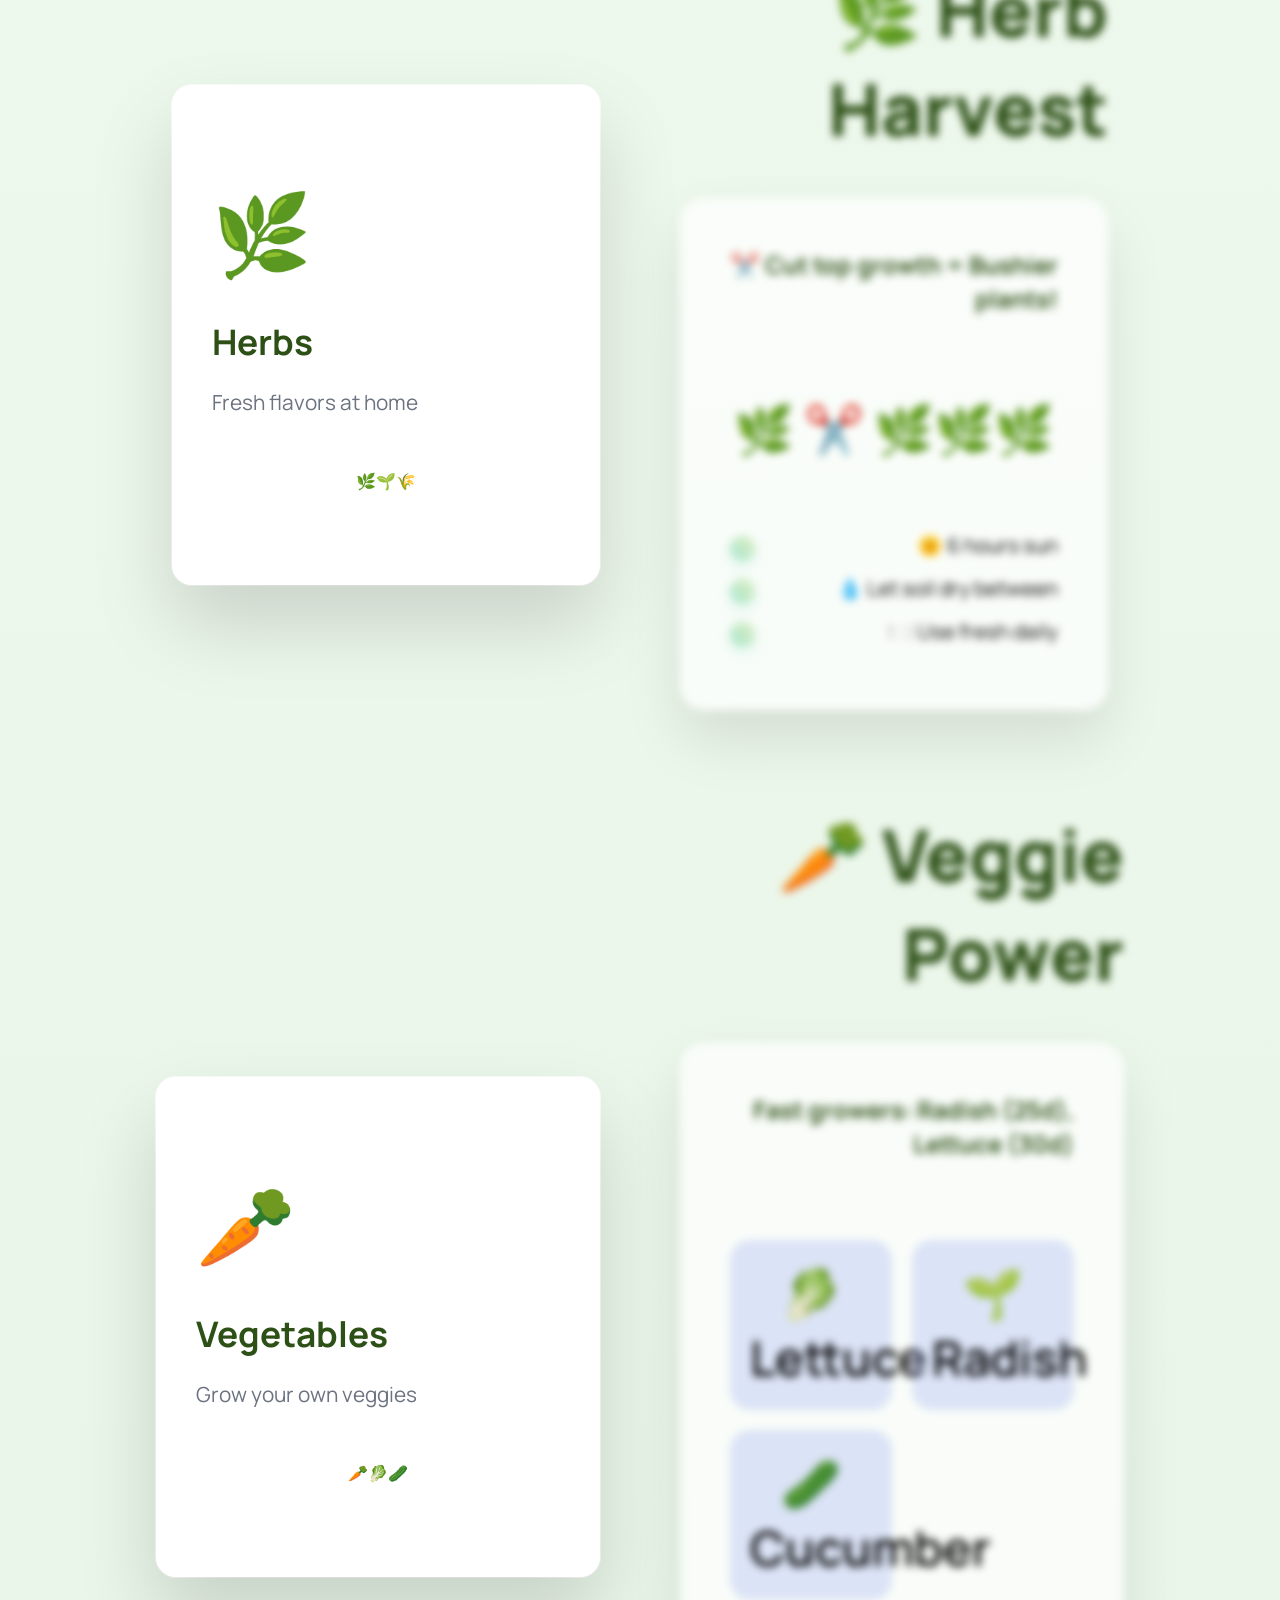
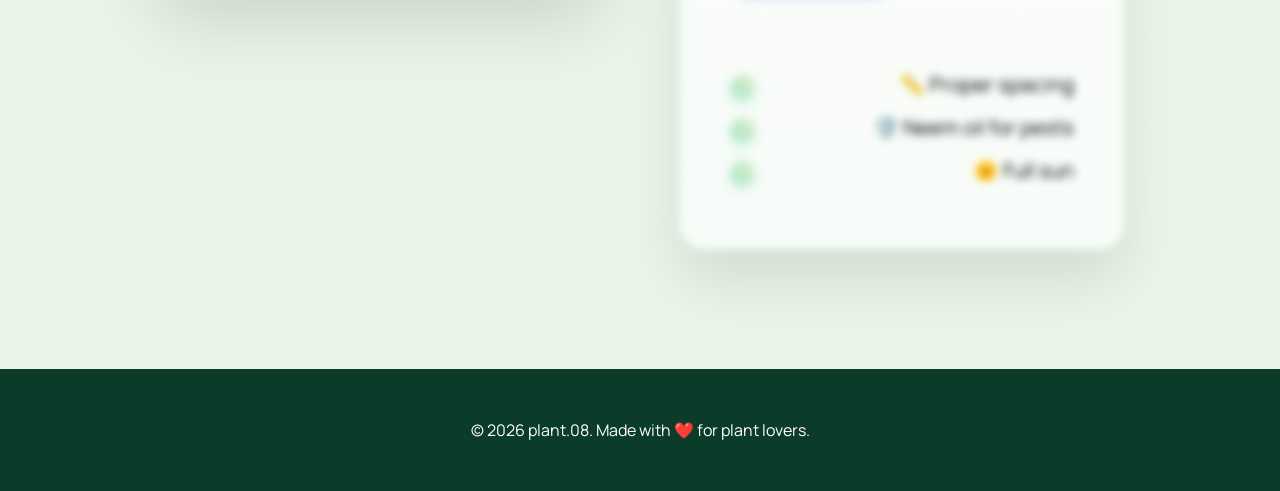
==== commit 58d83c5a: "Merge branch 'main' into aesthetic-changes" ====
--- a/index.html
+++ b/index.html
@@ -5,7 +5,9 @@
     <meta name="viewport" content="width=device-width, initial-scale=1.0">
     <title>plant-08 - Your Plant Growing Guide</title>
     <link rel="stylesheet" href="CSS/home.css">
-    <link href="https://fonts.googleapis.com/css2?family=Poppins:wght@300;400;600;700&display=swap" rel="stylesheet">
+    <link href="https://fonts.googleapis.com/css2?family=Manrope:wght@300;400;500;600;700;800&family=Playfair+Display:wght@400;700&display=swap" rel="stylesheet">
+    <link rel="icon" href="plant-08_logo-removebg-preview.png" type="image/x-icon">
+<!--     <link href="https://fonts.googleapis.com/css2?family=Poppins:wght@300;400;600;700&display=swap" rel="stylesheet"> -->
 </head>
 <body>
 
@@ -272,8 +274,8 @@
                 this.ctx.clearRect(0, 0, this.canvas.width, this.canvas.height);
                 
                 const gradient = this.ctx.createLinearGradient(0, 0, 0, this.canvas.height);
-                gradient.addColorStop(0, 'rgba(102, 126, 234, 0.3)');
-                gradient.addColorStop(1, 'rgba(118, 75, 162, 0.3)');
+                gradient.addColorStop(0, '#fafbf7');
+                gradient.addColorStop(1, '#EFE7E0');
                 this.ctx.fillStyle = gradient;
                 this.ctx.fillRect(0, 0, this.canvas.width, this.canvas.height);
 
@@ -354,7 +356,7 @@
                             meterAnimationTriggered = true;
                             const meterFill = document.querySelector('.meter-fill');
                             if (meterFill) {
-                                meterFill.style.width = '70%';
+                                meterFill.style.width = '50%';
                             }
                         }
                     }
--- a/CSS/home.css
+++ b/CSS/home.css
@@ -57,26 +57,29 @@
     position: fixed; /* Changed from absolute to fixed for proper header behavior */
     top: 0;
     left: 0;
-    right: 0;
-    padding: 15px 40px;
+    width: 100%;
+    padding: 9px 24px;
     display: flex;
     justify-content: space-between;
     align-items: center;
     z-index: 1000; /* Increased z-index for better layering */
     backdrop-filter: blur(10px);
-    background: rgba(3, 99, 24, 0.833);
-    border-bottom: 1px solid rgb(46, 184, 99);
-    
-    /* Fallback for browsers that don't support backdrop-filter */
+    background: #427D2B;
+    border-bottom: 2px solid #0276447b;
+    box-shadow: 0 10px 20px rgba(0,0,0,0.22);
+    min-height: 48px;
+    font-family: 'Manrope', sans-serif;
+    color: white;
+    text-shadow: 0 1px 3px rgba(0,0,0,0.7);
     -webkit-backdrop-filter: blur(10px);
 }
 
 .logo {
     display: flex;
     align-items: center;
-    gap: 12px;
+    gap: 7.2px;
     color: white;
-    font-size: 24px;
+    font-size: 14.4px;
     font-weight: 700;
 }
 
@@ -86,7 +89,7 @@
 }
 
 .leaf-icon {
-    font-size: 32px;
+    font-size: 19.2px;
     animation: bounce 2s infinite;
 }
 
@@ -131,17 +134,19 @@
 }
 
 .hero-title {
-    font-size: clamp(2.5rem, 5vw, 4rem);
+    font-size: clamp(4.5rem, 5vw, 4rem);
     font-weight: 700;
     margin-bottom: 20px;
-    color: #126138;
+    color: #1b5e20;
+    font-family: 'Playfair Display', serif;
 }
 
 .hero-subtitle {
     font-size: 1.3rem;
     margin-bottom: 40px;
-    opacity: 0.9;
-    font-weight: 300;
+    opacity: 1.0;
+    font-weight: 400;
+    color: #555;
 }
 
 .cta-buttons {
@@ -149,6 +154,7 @@
     gap: 20px;
     justify-content: center;
     flex-wrap: wrap;
+    font-family: 'Manrope', sans-serif;
 }
 
 .cta-primary, .cta-secondary {
@@ -164,9 +170,14 @@
 }
 
 .cta-primary {
-    background: linear-gradient(45deg, #52b788, #74c69d);
-    color: #0b3b29;
+    background: linear-gradient(45deg, rgba(51, 162, 47, 0.3), rgba(47, 130, 47, 0.3));
+    color: #555;
     box-shadow: 0 10px 30px rgba(82, 183, 136, 0.4);
+    backdrop-filter: blur(10px);
+    -webkit-backdrop-filter: blur(10px);
+    border: 1px solid rgba(124, 181, 106, 0.2);
+    opacity: 1;
+    font-family: 'Manrope', sans-serif;
 }
 
 .cta-primary:hover {
@@ -234,21 +245,21 @@
 /* Responsive */
 @media (max-width: 768px) {
     .header {
-        padding: 15px 20px;
+        padding: 9px 12px;
         flex-direction: column;
-        gap: 15px;
+        gap: 9px;
     }
 
     .logo {
-        font-size: 20px;
+        font-size: 12px;
     }
 
     .logo h1 {
-        font-size: 20px;
+        font-size: 12px;
     }
 
     .leaf-icon {
-        font-size: 28px;
+        font-size: 16.8px;
     }
 
     .nav {
@@ -301,20 +312,20 @@
 
 @media (max-width: 480px) {
     .header {
-        padding: 12px 15px;
-        gap: 12px;
+        padding: 7.2px 9px;
+        gap: 7.2px;
     }
 
     .logo {
-        font-size: 18px;
+        font-size: 10.8px;
     }
 
     .logo h1 {
-        font-size: 18px;
+        font-size: 10.8px;
     }
 
     .leaf-icon {
-        font-size: 24px;
+        font-size: 14.4px;
     }
 
     .nav {
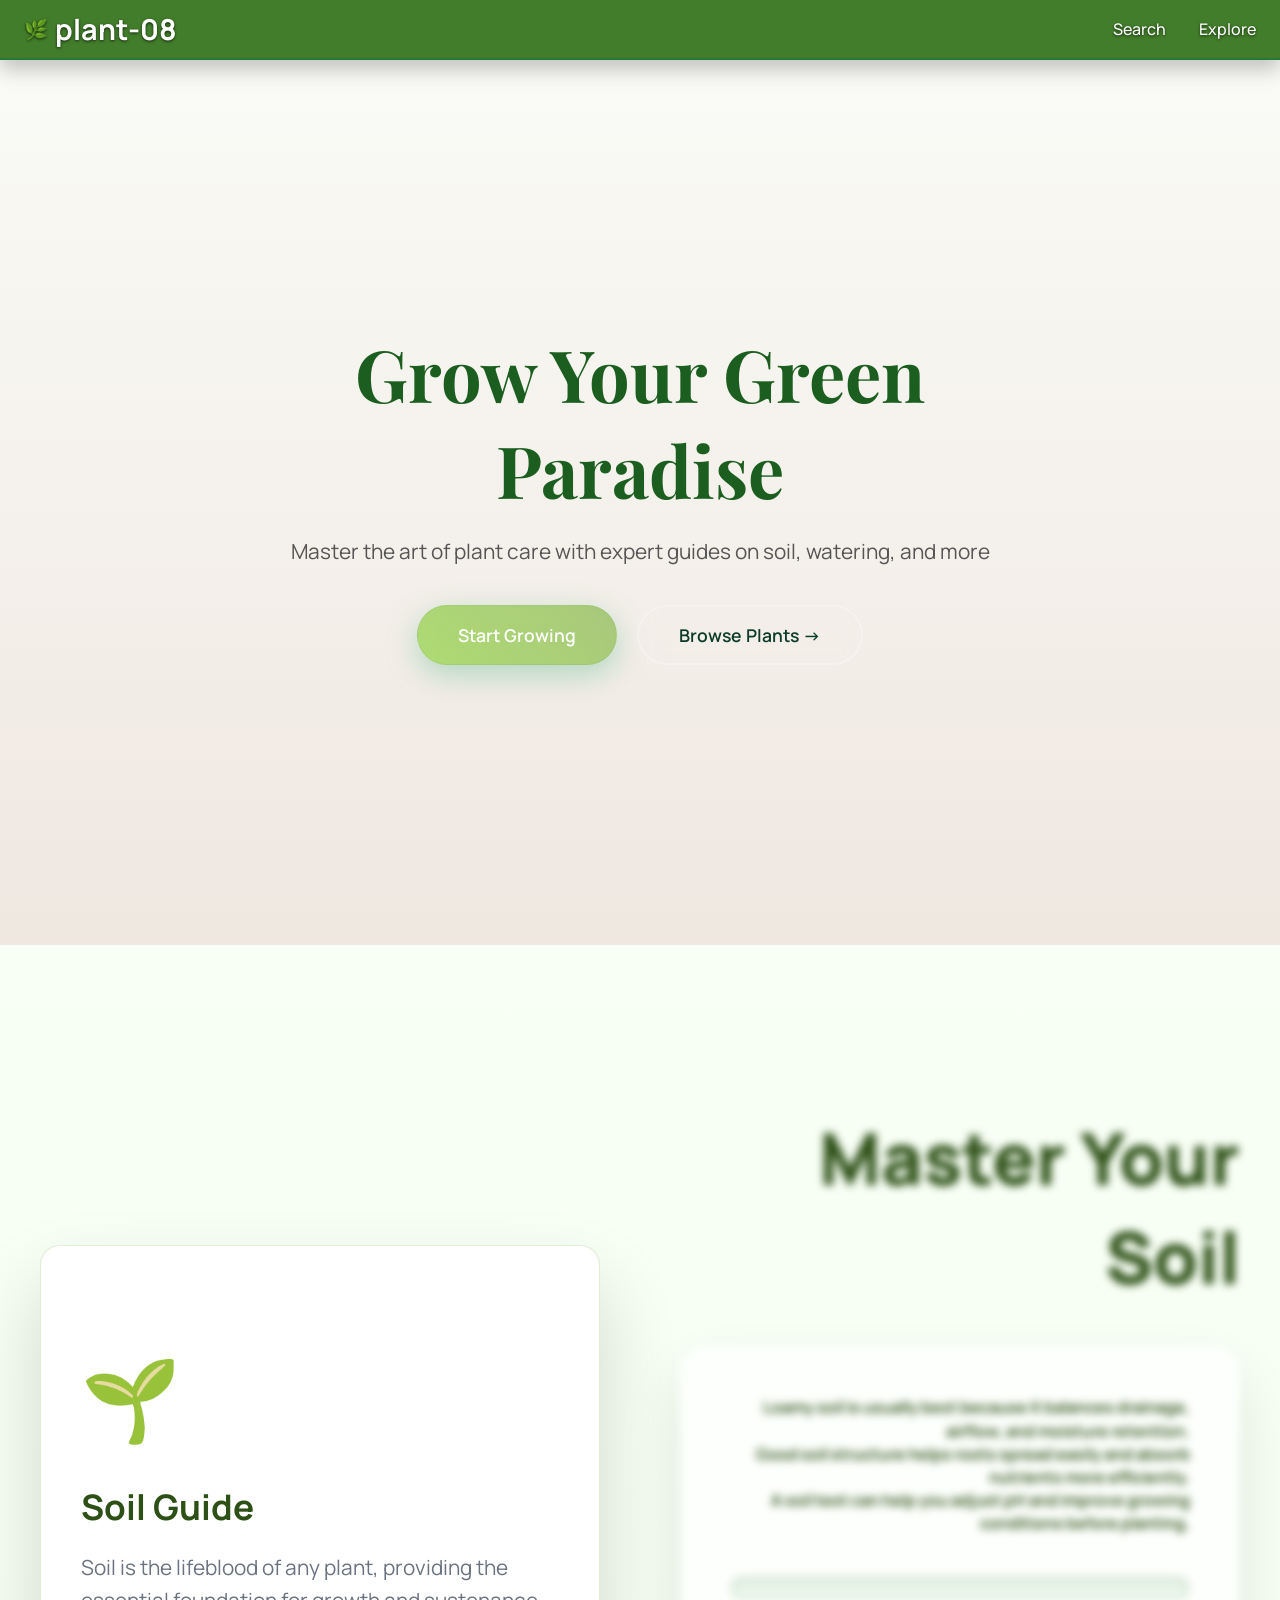
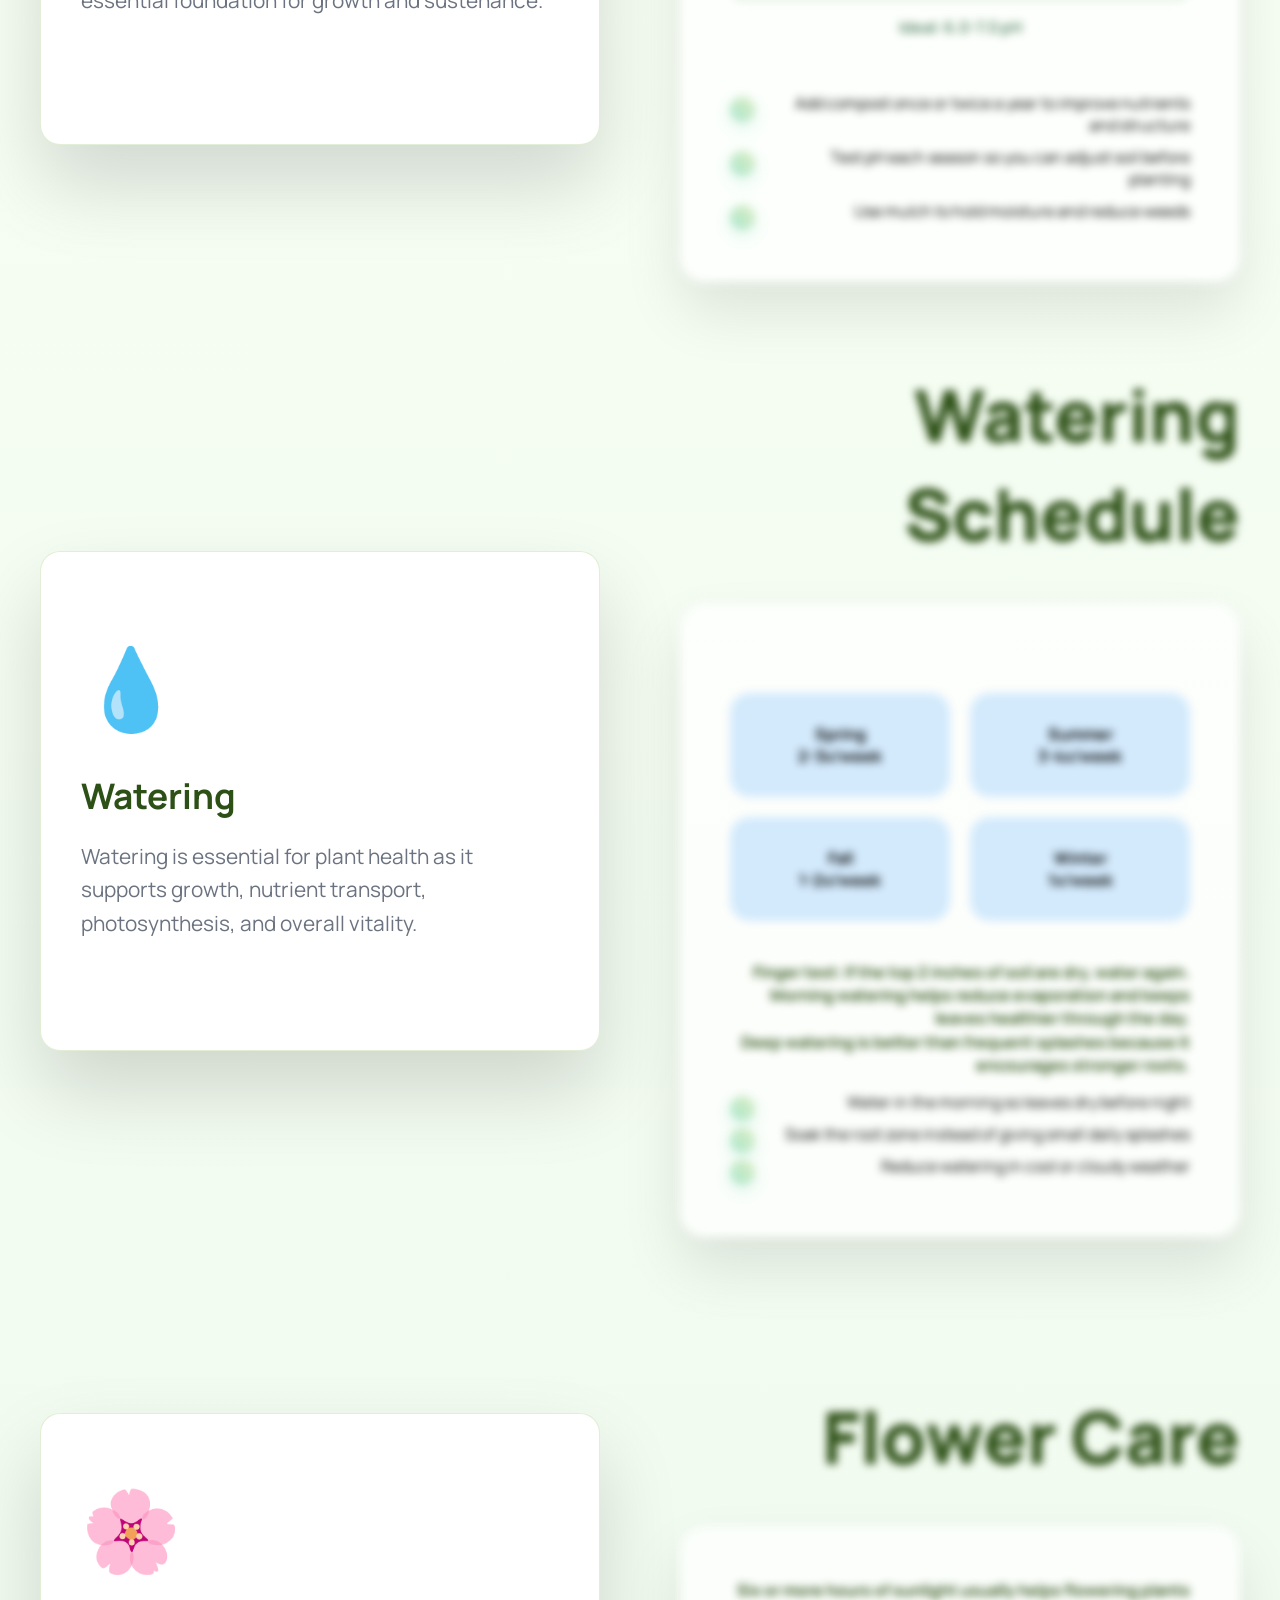
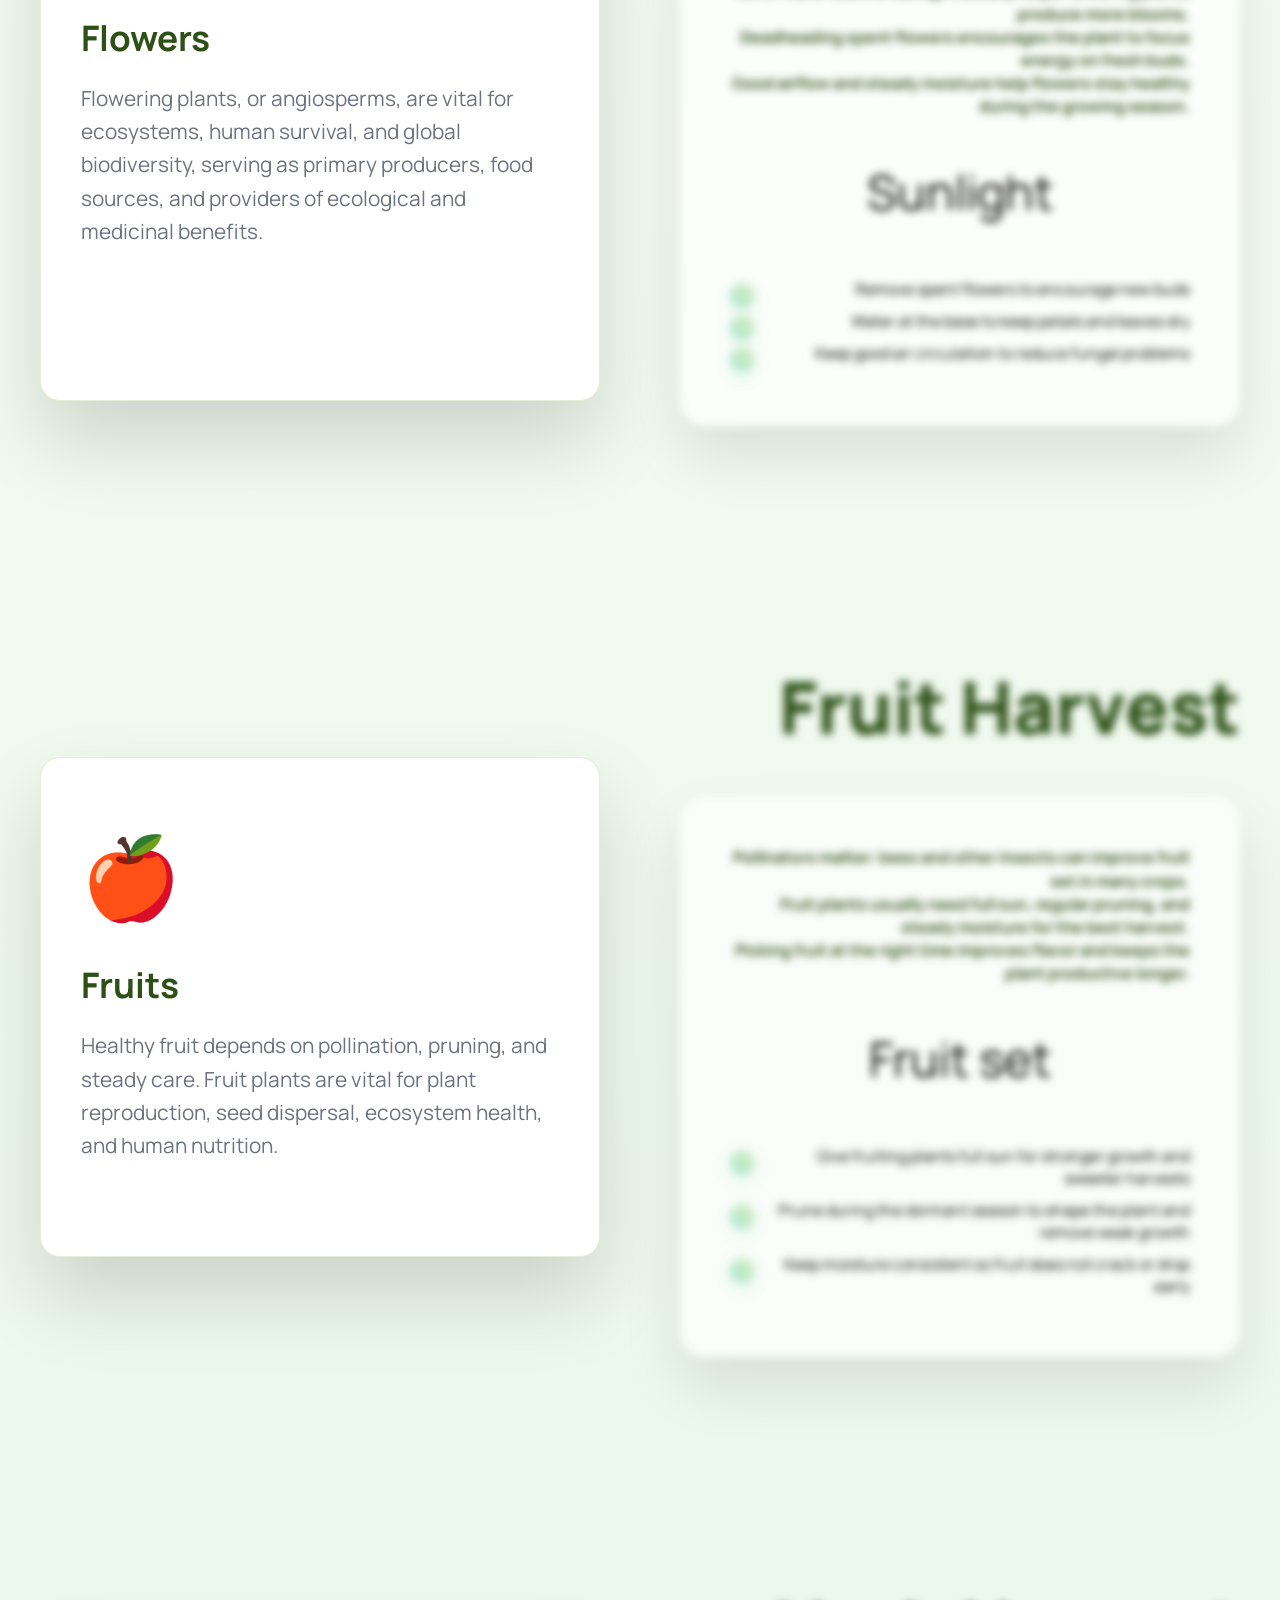
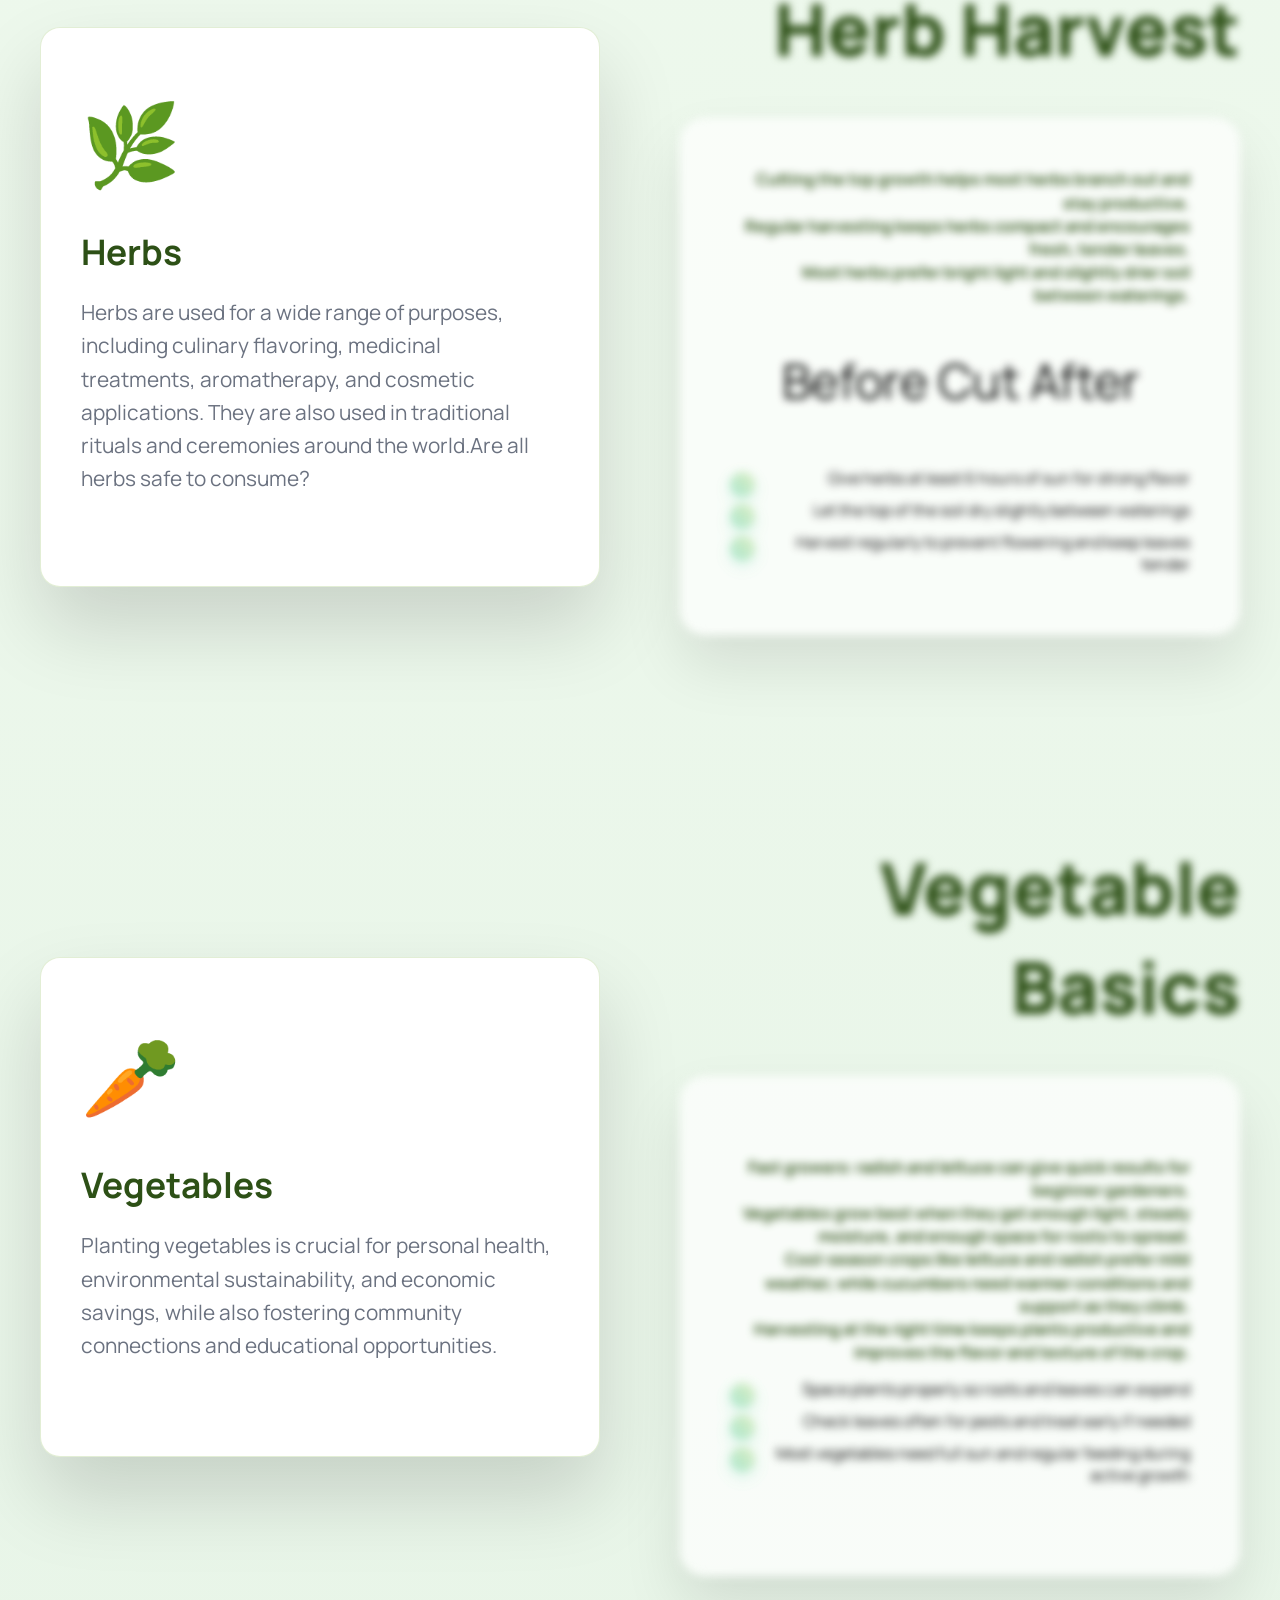
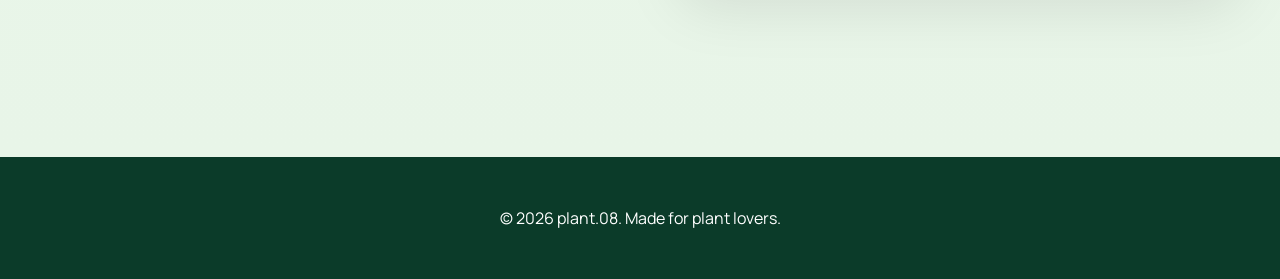
==== commit e66b9af0: "Final changes" ====
--- a/index.html
+++ b/index.html
@@ -40,7 +40,7 @@
     </div>
 
     <section id="plant-guide" class="plant-guide">
-    <!-- 🌱 SOIL - Card LEFT, Description RIGHT -->
+        <!-- Soil - Card LEFT, Description RIGHT -->
     <div class="guide-slide soil-slide">
         <div class="container">
             <div class="slide-content">
@@ -48,18 +48,15 @@
                     <div class="guide-card soil-card">
                         <div class="card-icon">🌱</div>
                         <h3>Soil Guide</h3>
-                        <p>Perfect soil mix for every plant</p>
-                        <div class="soil-types">
-                            <span>🟤 Clay</span>
-                            <span>🟡 Sandy</span>
-                            <span>🟢 Loamy ✓</span>
-                        </div>
-                    </div>
-                </div>
-                <div class="desc-side right-desc">
-                    <h2 class="slide-title">🌍 Master Your Soil</h2>
-                    <div class="desc-content">
-                        <p class="highlight">Loamy soil is <strong>BEST</strong> - 40% sand, 40% silt, 20% clay</p>
+                            <p>Soil is the lifeblood of any plant, providing the essential foundation for growth and sustenance.</p>
+                    </div>
+                </div>
+                <div class="desc-side right-desc">
+                        <h2 class="slide-title">Master Your Soil</h2>
+                    <div class="desc-content">
+                            <p class="highlight">Loamy soil is usually best because it balances drainage, airflow, and moisture retention.</p>
+                            <p class="highlight">Good soil structure helps roots spread easily and absorb nutrients more efficiently.</p>
+                            <p class="highlight">A soil test can help you adjust pH and improve growing conditions before planting.</p>
                         <div class="ph-meter">
                             <div class="meter-track">
                                 <div class="meter-fill"></div>
@@ -67,17 +64,17 @@
                             <span class="ph-label">Ideal: 6.0-7.0 pH</span>
                         </div>
                         <ul class="pro-tips">
-                            <li>💡 Add 3" compost yearly</li>
-                            <li>🧪 Test pH every spring</li>
-                            <li>🌿 Mulch for moisture</li>
-                        </ul>
-                    </div>
-                </div>
-            </div>
-        </div>
-    </div>
-
-    <!-- 💧 WATERING - Card RIGHT, Description LEFT -->
+                                <li>Add compost once or twice a year to improve nutrients and structure</li>
+                                <li>Test pH each season so you can adjust soil before planting</li>
+                                <li>Use mulch to hold moisture and reduce weeds</li>
+                        </ul>
+                    </div>
+                </div>
+            </div>
+        </div>
+    </div>
+
+        <!-- Watering - Card RIGHT, Description LEFT -->
     <div class="guide-slide watering-slide">
         <div class="container">
             <div class="slide-content ">
@@ -85,12 +82,11 @@
                     <div class="guide-card watering-card">
                         <div class="card-icon">💧</div>
                         <h3>Watering</h3>
-                        <p>Perfect schedule for every season</p>
-                        <div class="water-drop">💧</div>
-                    </div>
-                </div>
-                <div class="desc-side right-desc">
-                    <h2 class="slide-title">💧 Watering Schedule</h2>
+                            <p>Watering is essential for plant health as it supports growth, nutrient transport, photosynthesis, and overall vitality.</p>
+                    </div>
+                </div>
+                <div class="desc-side right-desc">
+                        <h2 class="slide-title">Watering Schedule</h2>
                     <div class="desc-content">
                         <div class="watering-wheel">
                             <div class="wheel-item spring">Spring<br>2-3x/week</div>
@@ -98,14 +94,21 @@
                             <div class="wheel-item autumn">Fall<br>1-2x/week</div>
                             <div class="wheel-item winter">Winter<br>1x/week</div>
                         </div>
-                        <p class="highlight">👆 <strong>Finger Test:</strong> Dry 2" deep = WATER!</p>
-                    </div>
-                </div>
-            </div>
-        </div>
-    </div>
-
-    <!-- 🌸 FLOWERS - Card LEFT, Description RIGHT -->
+                            <p class="highlight"><strong>Finger test:</strong> If the top 2 inches of soil are dry, water again.</p>
+                            <p class="highlight">Morning watering helps reduce evaporation and keeps leaves healthier through the day.</p>
+                            <p class="highlight">Deep watering is better than frequent splashes because it encourages stronger roots.</p>
+                            <ul class="pro-tips">
+                                <li>Water in the morning so leaves dry before night</li>
+                                <li>Soak the root zone instead of giving small daily splashes</li>
+                                <li>Reduce watering in cool or cloudy weather</li>
+                            </ul>
+                    </div>
+                </div>
+            </div>
+        </div>
+    </div>
+
+        <!-- Flowers - Card LEFT, Description RIGHT -->
     <div class="guide-slide flowers-slide">
         <div class="container">
             <div class="slide-content">
@@ -113,29 +116,31 @@
                     <div class="guide-card flowers-card">
                         <div class="card-icon">🌸</div>
                         <h3>Flowers</h3>
-                        <p>Blooming beauty secrets</p>
+                            <p>Flowering plants, or angiosperms, are vital for ecosystems, human survival, and global biodiversity, serving as primary producers, food sources, and providers of ecological and medicinal benefits.</p>
                         <div class="flower-blooms">
-                            <span>🌹</span><span>🌻</span><span>🌷</span>
+                                <span>Rose</span><span>Sunflower</span><span>Tulip</span>
                         </div>
                     </div>
                 </div>
                 <div class="desc-side right-desc">
-                    <h3 class="slide-title">🌺 Flower Magic</h3>
-                    <div class="desc-content">
-                        <p class="highlight"><strong>6+ hours sun</strong> = Maximum blooms!</p>
-                        <div class="sun-rays">☀️☀️☀️☀️☀️☀️</div>
-                        <ul class="pro-tips">
-                            <li>✂️ Deadhead spent flowers</li>
-                            <li>💧 Morning watering best</li>
-                            <li>🌬️ Good air circulation</li>
-                        </ul>
-                    </div>
-                </div>
-            </div>
-        </div>
-    </div>
-
-    <!-- 🍎 FRUITS - Card RIGHT, Description LEFT -->
+                        <h3 class="slide-title">Flower Care</h3>
+                    <div class="desc-content">
+                            <p class="highlight"><strong>Six or more hours of sunlight</strong> usually helps flowering plants produce more blooms.</p>
+                            <p class="highlight">Deadheading spent flowers encourages the plant to focus energy on fresh buds.</p>
+                            <p class="highlight">Good airflow and steady moisture help flowers stay healthy during the growing season.</p>
+                            <div class="sun-rays">Sunlight</div>
+                        <ul class="pro-tips">
+                                <li>Remove spent flowers to encourage new buds</li>
+                                <li>Water at the base to keep petals and leaves dry</li>
+                                <li>Keep good air circulation to reduce fungal problems</li>
+                        </ul>
+                    </div>
+                </div>
+            </div>
+        </div>
+    </div>
+
+        <!-- Fruits - Card RIGHT, Description LEFT -->
     <div class="guide-slide fruits-slide">
         <div class="container">
             <div class="slide-content ">
@@ -143,27 +148,28 @@
                     <div class="guide-card fruits-card">
                         <div class="card-icon">🍎</div>
                         <h3>Fruits</h3>
-                        <p>Harvest sweet success</p>
-                        <div class="fruit-icons">🍓🍎🍇</div>
-                    </div>
-                </div>
-                <div class="desc-side right-desc">
-                    <h2 class="slide-title">🍎 Fruit Harvest</h2>
-                    <div class="desc-content">
-                        <p class="highlight">🐝 <strong>Bees = 80% more fruit!</strong></p>
-                        <div class="fruit-tree-anim">🍎🍓🍇</div>
-                        <ul class="pro-tips">
-                            <li>🌞 Full sun required</li>
-                            <li>✂️ Prune winter</li>
-                            <li>💧 Consistent moisture</li>
-                        </ul>
-                    </div>
-                </div>
-            </div>
-        </div>
-    </div>
-
-    <!-- 🌿 HERBS - Card LEFT, Description RIGHT -->
+                            <p>Healthy fruit depends on pollination, pruning, and steady care. Fruit plants are vital for plant reproduction, seed dispersal, ecosystem health, and human nutrition.</p>
+                    </div>
+                </div>
+                <div class="desc-side right-desc">
+                        <h2 class="slide-title">Fruit Harvest</h2>
+                    <div class="desc-content">
+                            <p class="highlight"><strong>Pollinators matter:</strong> bees and other insects can improve fruit set in many crops.</p>
+                            <p class="highlight">Fruit plants usually need full sun, regular pruning, and steady moisture for the best harvest.</p>
+                            <p class="highlight">Picking fruit at the right time improves flavor and keeps the plant productive longer.</p>
+                            <div class="fruit-tree-anim">Fruit set</div>
+                        <ul class="pro-tips">
+                                <li>Give fruiting plants full sun for stronger growth and sweeter harvests</li>
+                                <li>Prune during the dormant season to shape the plant and remove weak growth</li>
+                                <li>Keep moisture consistent so fruit does not crack or drop early</li>
+                        </ul>
+                    </div>
+                </div>
+            </div>
+        </div>
+    </div>
+
+        <!-- Herbs - Card LEFT, Description RIGHT -->
     <div class="guide-slide herbs-slide">
         <div class="container">
             <div class="slide-content">
@@ -171,31 +177,32 @@
                     <div class="guide-card herbs-card">
                         <div class="card-icon">🌿</div>
                         <h3>Herbs</h3>
-                        <p>Fresh flavors at home</p>
-                        <div class="herb-leaves">🌿🌱🌾</div>
-                    </div>
-                </div>
-                <div class="desc-side right-desc">
-                    <h2 class="slide-title">🌿 Herb Harvest</h2>
-                    <div class="desc-content">
-                        <p class="highlight">✂️ <strong>Cut top growth</strong> = Bushier plants!</p>
+                            <p>Herbs are used for a wide range of purposes, including culinary flavoring, medicinal treatments, aromatherapy, and cosmetic applications. They are also used in traditional rituals and ceremonies around the world.Are all herbs safe to consume?</p>
+                    </div>
+                </div>
+                <div class="desc-side right-desc">
+                        <h2 class="slide-title">Herb Harvest</h2>
+                    <div class="desc-content">
+                            <p class="highlight"><strong>Cutting the top growth</strong> helps most herbs branch out and stay productive.</p>
+                            <p class="highlight">Regular harvesting keeps herbs compact and encourages fresh, tender leaves.</p>
+                            <p class="highlight">Most herbs prefer bright light and slightly drier soil between waterings.</p>
                         <div class="harvest-demo">
-                            <span class="before">🌿</span>
-                            <span class="scissors">✂️</span>
-                            <span class="after">🌿🌿🌿</span>
+                                <span class="before">Before</span>
+                                <span class="scissors">Cut</span>
+                                <span class="after">After</span>
                         </div>
                         <ul class="pro-tips">
-                            <li>🌞 6 hours sun</li>
-                            <li>💧 Let soil dry between</li>
-                            <li>🍽️ Use fresh daily</li>
-                        </ul>
-                    </div>
-                </div>
-            </div>
-        </div>
-    </div>
-
-    <!-- 🥕 VEGETABLES - Card RIGHT, Description LEFT -->
+                                <li>Give herbs at least 6 hours of sun for strong flavor</li>
+                                <li>Let the top of the soil dry slightly between waterings</li>
+                                <li>Harvest regularly to prevent flowering and keep leaves tender</li>
+                        </ul>
+                    </div>
+                </div>
+            </div>
+        </div>
+    </div>
+
+        <!-- Vegetables - Card RIGHT, Description LEFT -->
     <div class="guide-slide vegetables-slide">
         <div class="container">
             <div class="slide-content ">
@@ -203,23 +210,20 @@
                     <div class="guide-card vegetables-card">
                         <div class="card-icon">🥕</div>
                         <h3>Vegetables</h3>
-                        <p>Grow your own veggies</p>
-                        <div class="veggie-roots">🥕🥬🥒</div>
-                    </div>
-                </div>
-                <div class="desc-side right-desc">
-                    <h3 class="slide-title">🥕 Veggie Power</h3>
-                    <div class="desc-content">
-                        <p class="highlight"><strong>Fast growers:</strong> Radish (25d), Lettuce (30d)</p>
-                        <div class="veggie-grid">
-                            <span>🥬 Lettuce</span>
-                            <span>🌱 Radish</span>
-                            <span>🥒 Cucumber</span>
-                        </div>
-                        <ul class="pro-tips">
-                            <li>📏 Proper spacing</li>
-                            <li>🛡️ Neem oil for pests</li>
-                            <li>🌞 Full sun</li>
+                            <p>Planting vegetables is crucial for personal health, environmental sustainability, and economic savings, while also fostering community connections and educational opportunities.</p>
+                    </div>
+                </div>
+                <div class="desc-side right-desc">
+                        <h3 class="slide-title">Vegetable Basics</h3>
+                    <div class="desc-content">
+                            <p class="highlight"><strong>Fast growers:</strong> radish and lettuce can give quick results for beginner gardeners.</p>
+                    <p class="highlight">Vegetables grow best when they get enough light, steady moisture, and enough space for roots to spread.</p>
+                    <p class="highlight">Cool-season crops like lettuce and radish prefer mild weather, while cucumbers need warmer conditions and support as they climb.</p>
+                    <p class="highlight">Harvesting at the right time keeps plants productive and improves the flavor and texture of the crop.</p>
+                        <ul class="pro-tips">
+                                <li>Space plants properly so roots and leaves can expand</li>
+                                <li>Check leaves often for pests and treat early if needed</li>
+                                <li>Most vegetables need full sun and regular feeding during active growth</li>
                         </ul>
                     </div>
                 </div>
@@ -230,7 +234,7 @@
 
     <footer class="footer">
         <div class="container">
-            <p>&copy; 2026 plant.08. Made with ❤️ for plant lovers.</p>
+            <p>&copy; 2026 plant.08. Made for plant lovers.</p>
         </div>
     </footer>
 
--- a/CSS/home.css
+++ b/CSS/home.css
@@ -33,7 +33,7 @@
     justify-content: center;
     overflow: hidden;
     padding-top: 0;
-    margin-top: -70px;
+    margin-top: -110px;
     background: white;
 }
 
@@ -170,8 +170,8 @@
 }
 
 .cta-primary {
-    background: linear-gradient(45deg, rgba(51, 162, 47, 0.3), rgba(47, 130, 47, 0.3));
-    color: #555;
+    background: linear-gradient(45deg, #6bc90081, #519c0077);
+    color: #fff;
     box-shadow: 0 10px 30px rgba(82, 183, 136, 0.4);
     backdrop-filter: blur(10px);
     -webkit-backdrop-filter: blur(10px);
@@ -412,14 +412,15 @@
     background: white;
     padding: 60px 40px;
     border-radius: 20px;
-    box-shadow: 0 40px 80px rgba(0,0,0,0.15), 0 0 0 1px rgba(255,255,255,0.8);
+    box-shadow: 0 40px 80px rgba(0,0,0,0.15);
+    border: 1px solid rgba(123, 179, 66, 0.22);
     position: relative;
     min-height: 500px;
     display: flex;
     flex-direction: column;
     justify-content: center;
     overflow: visible;
-    transition: all 0.4s cubic-bezier(0.34, 1.56, 0.64, 1);
+    transition: transform 0.25s ease, box-shadow 0.25s ease;
     cursor: pointer;
 }
 
@@ -435,7 +436,6 @@
     background: linear-gradient(90deg, transparent, rgba(255,255,255,0.6), transparent);
     border-radius: 20px;
     opacity: 0;
-    transition: opacity 0.4s ease;
 }
 
 .guide-card::after {
@@ -448,41 +448,13 @@
     background: linear-gradient(135deg, rgba(124, 179, 66, 0.5), rgba(139, 195, 74, 0.3), rgba(124, 179, 66, 0.5));
     border-radius: 20px;
     opacity: 0;
-    transition: opacity 0.4s ease;
     z-index: -1;
 }
 
 .guide-card:hover {
-    transform: scale(1.08);
-    box-shadow: 0 30px 60px rgba(0,0,0,0.2), 0 0 40px rgba(124, 179, 66, 0.4);
-}
-
-.guide-card:hover::before {
-    opacity: 1;
-    animation: shine 0.6s ease-in-out;
-}
-
-.guide-card:hover::after {
-    opacity: 1;
-    animation: glowBorder 0.8s ease-in-out infinite;
-}
-
-@keyframes shine {
-    0% { 
-        left: -100%;
-    }
-    100% { 
-        left: 100%;
-    }
-}
-
-@keyframes glowBorder {
-    0%, 100% {
-        box-shadow: 0 0 20px rgba(124, 179, 66, 0.4);
-    }
-    50% {
-        box-shadow: 0 0 35px rgba(139, 195, 74, 0.6);
-    }
+    transform: translateY(-6px) scale(1.01);
+    box-shadow: 0 45px 90px rgba(0,0,0,0.18);
+    border-color: #7CB342;
 }
 
 .card-icon {
@@ -568,6 +540,72 @@
     justify-content: center;
 }
 
+.vegetables-slide .desc-content {
+    gap: 0;
+}
+
+.vegetables-slide .desc-content .highlight {
+    font-size: 1rem;
+    margin-bottom: 0;
+    line-height: 1.45;
+}
+
+.vegetables-slide .desc-content .highlight + .highlight {
+    margin-top: 0;
+}
+
+.vegetables-slide .desc-content .pro-tips {
+    margin-top: 14px;
+}
+
+.vegetables-slide .desc-content .pro-tips li {
+    font-size: 1rem;
+    margin-bottom: 10px;
+}
+
+.soil-slide .desc-content,
+.watering-slide .desc-content,
+.flowers-slide .desc-content,
+.fruits-slide .desc-content,
+.herbs-slide .desc-content {
+    gap: 0;
+}
+
+.soil-slide .desc-content .highlight,
+.watering-slide .desc-content .highlight,
+.flowers-slide .desc-content .highlight,
+.fruits-slide .desc-content .highlight,
+.herbs-slide .desc-content .highlight {
+    font-size: 1rem;
+    margin-bottom: 0;
+    line-height: 1.45;
+}
+
+.soil-slide .desc-content .highlight + .highlight,
+.watering-slide .desc-content .highlight + .highlight,
+.flowers-slide .desc-content .highlight + .highlight,
+.fruits-slide .desc-content .highlight + .highlight,
+.herbs-slide .desc-content .highlight + .highlight {
+    margin-top: 0;
+}
+
+.soil-slide .desc-content .pro-tips,
+.watering-slide .desc-content .pro-tips,
+.flowers-slide .desc-content .pro-tips,
+.fruits-slide .desc-content .pro-tips,
+.herbs-slide .desc-content .pro-tips {
+    margin-top: 14px;
+}
+
+.soil-slide .desc-content .pro-tips li,
+.watering-slide .desc-content .pro-tips li,
+.flowers-slide .desc-content .pro-tips li,
+.fruits-slide .desc-content .pro-tips li,
+.herbs-slide .desc-content .pro-tips li {
+    font-size: 1rem;
+    margin-bottom: 10px;
+}
+
 .highlight {
     font-size: 1.5rem;
     font-weight: 700;
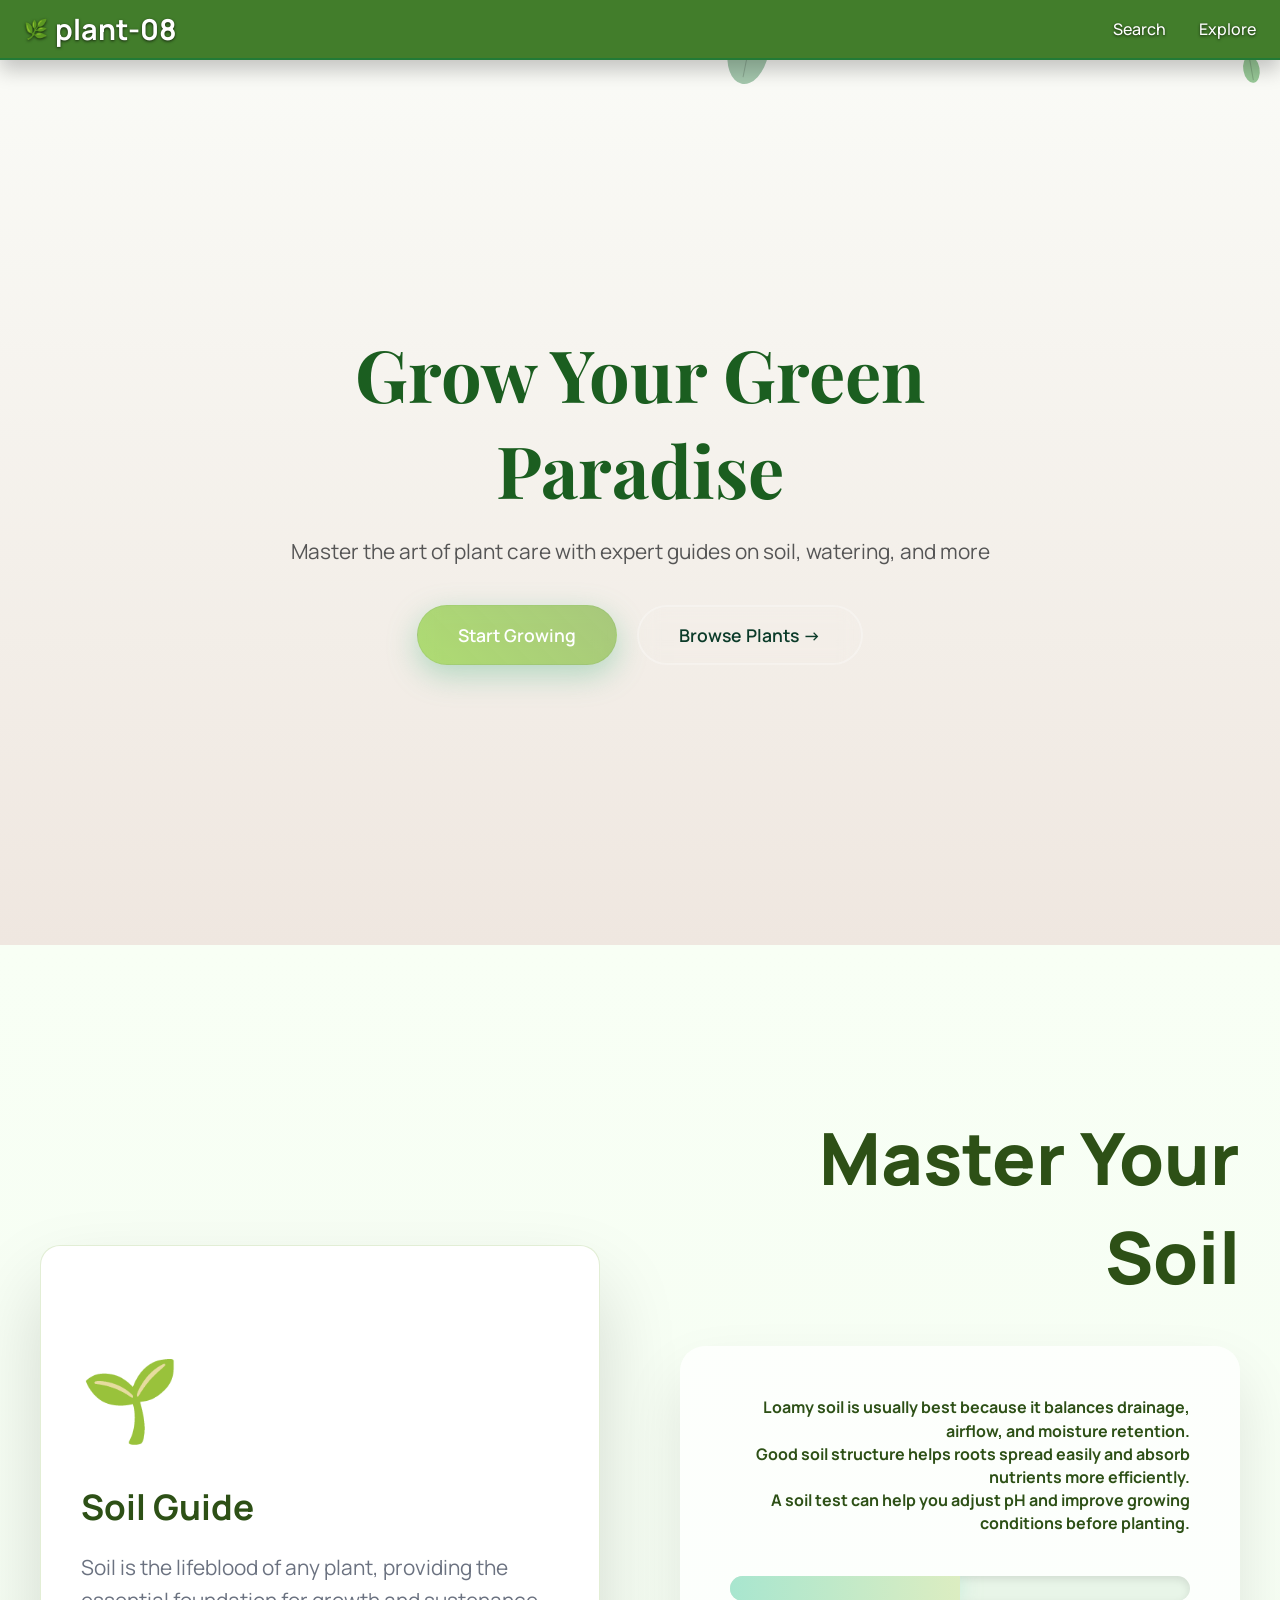
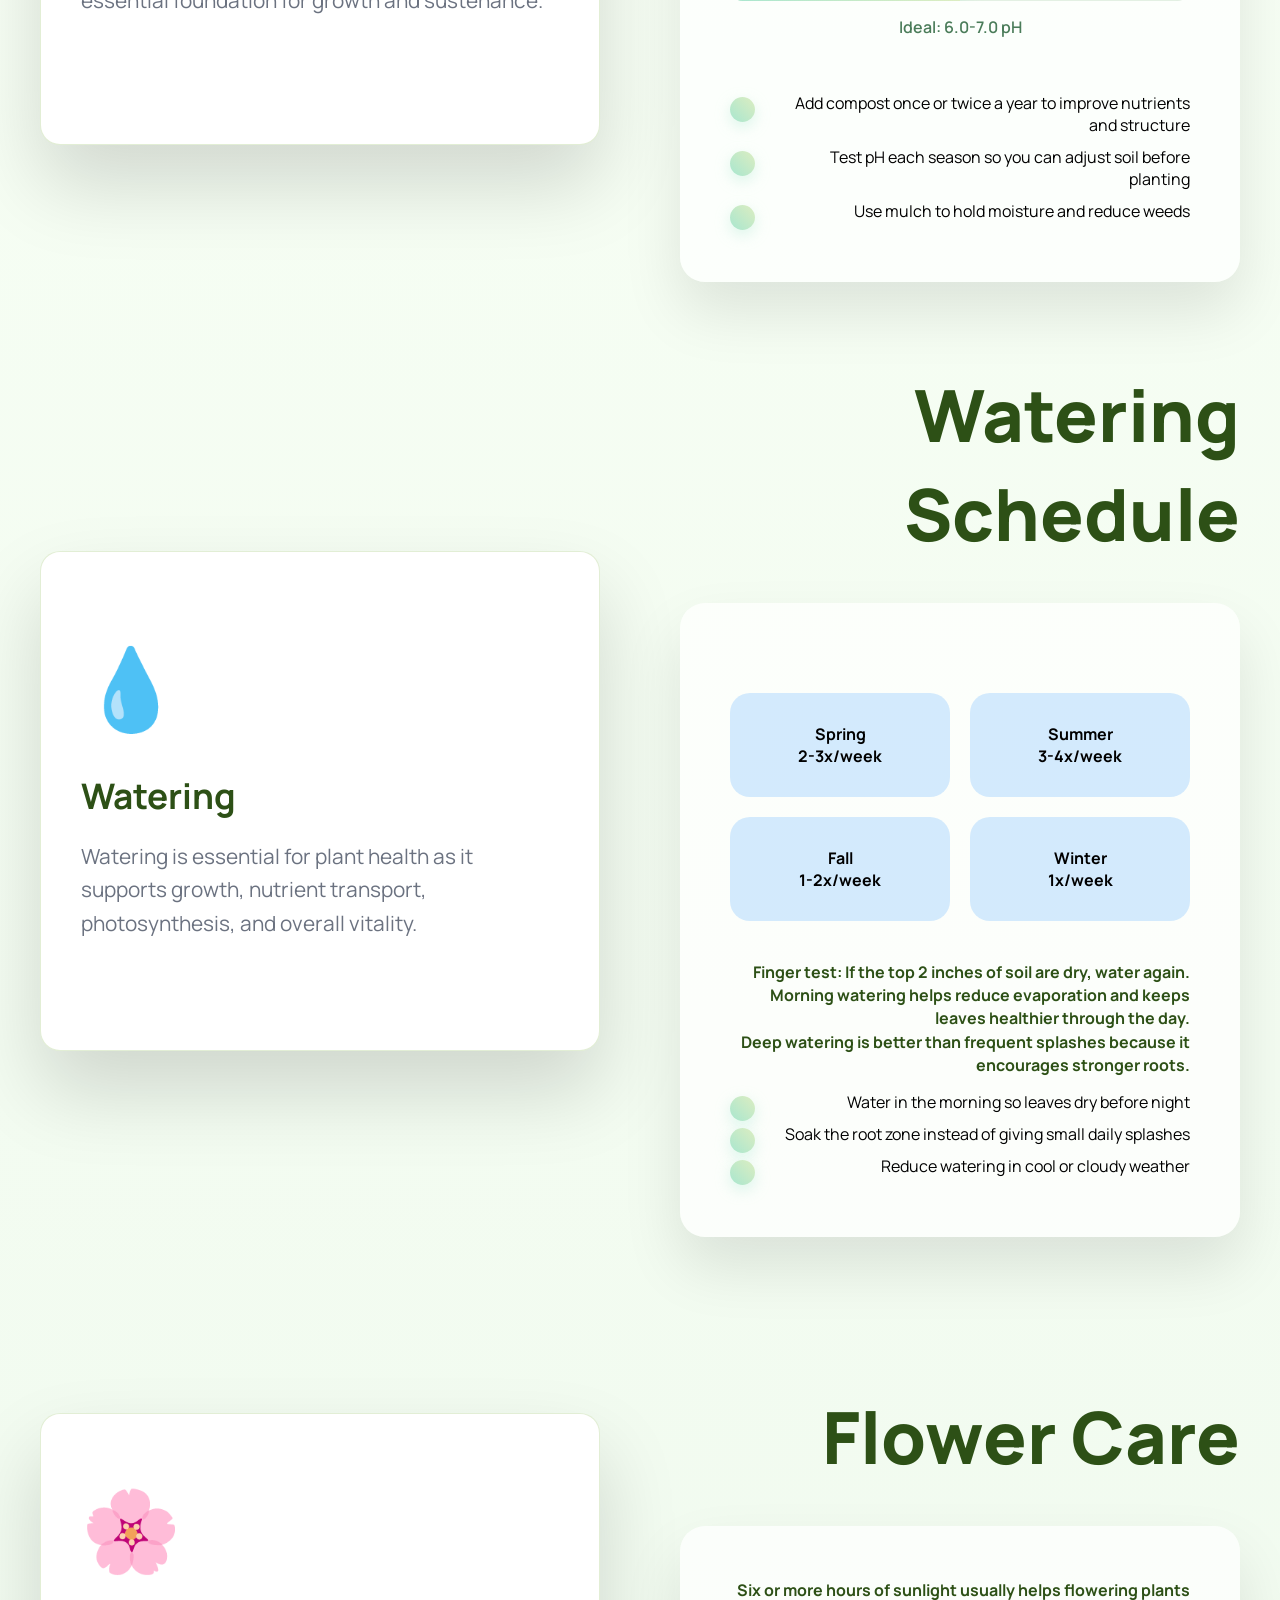
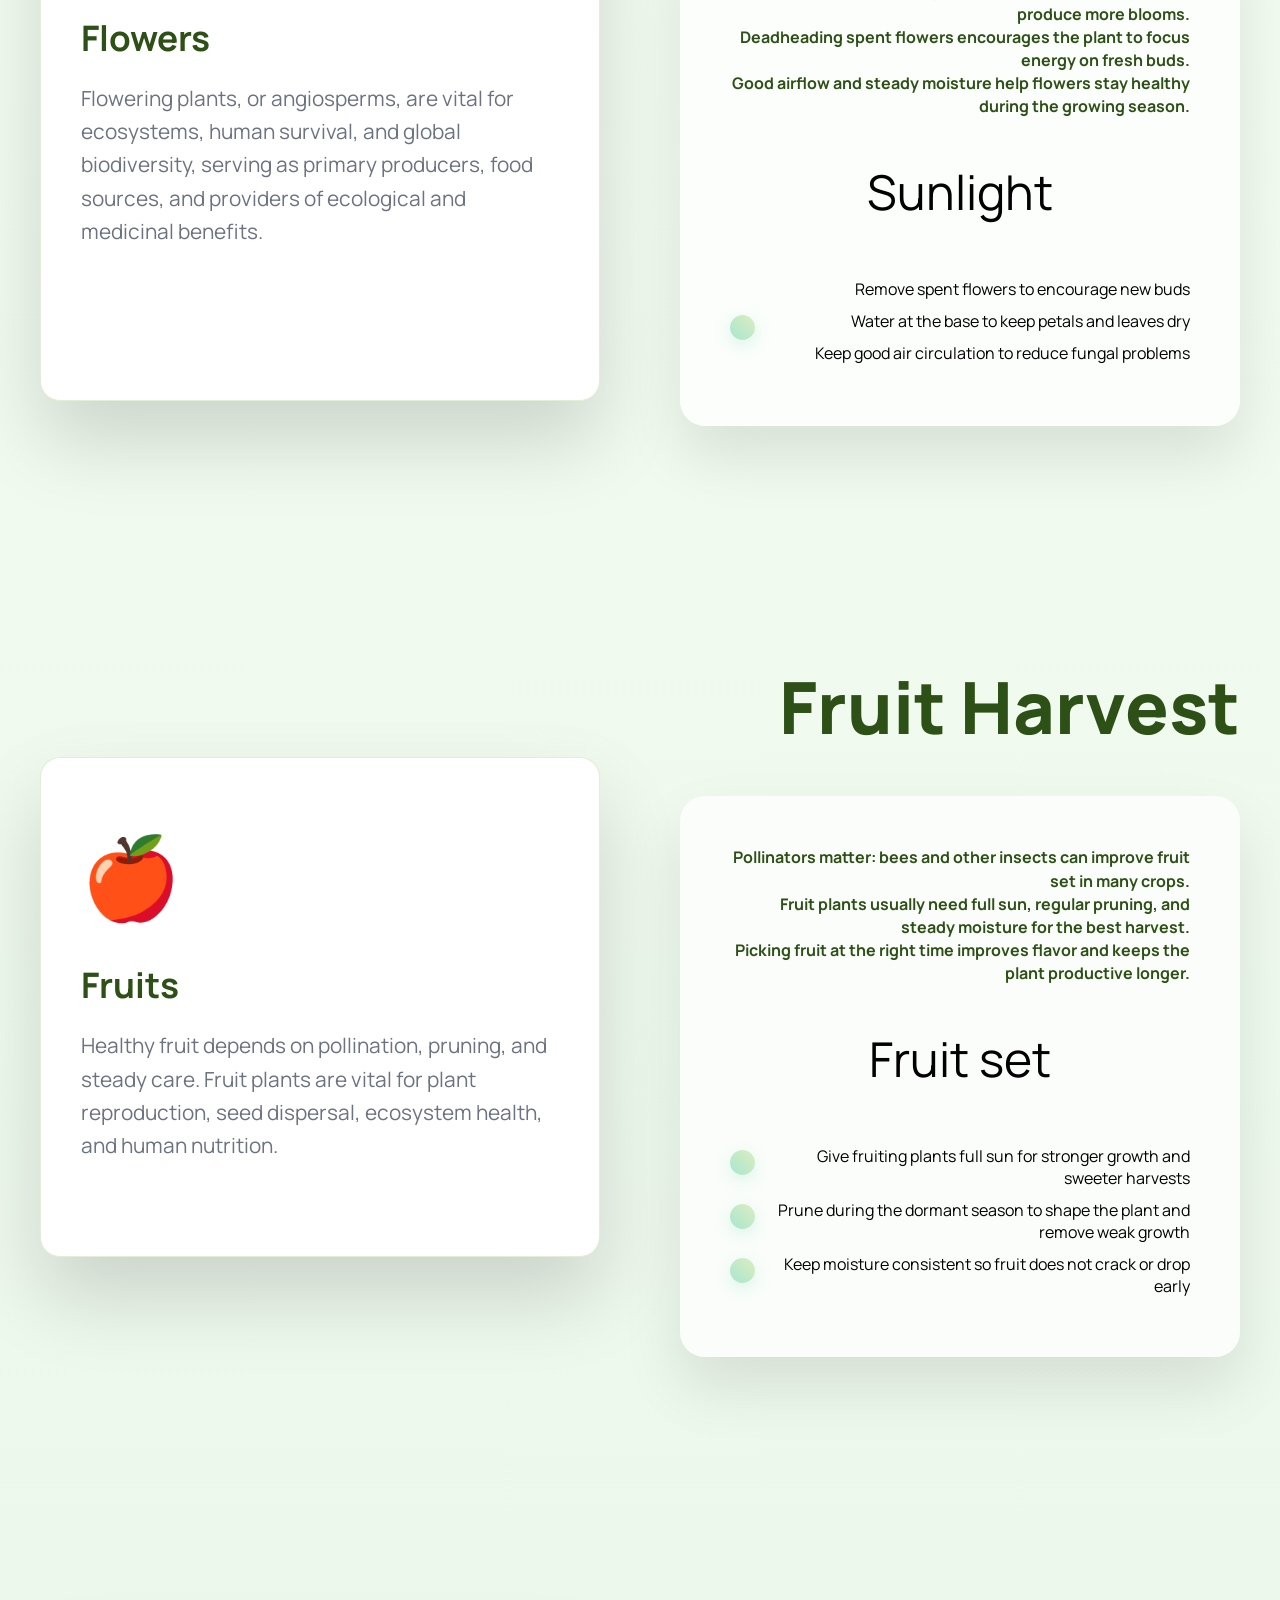
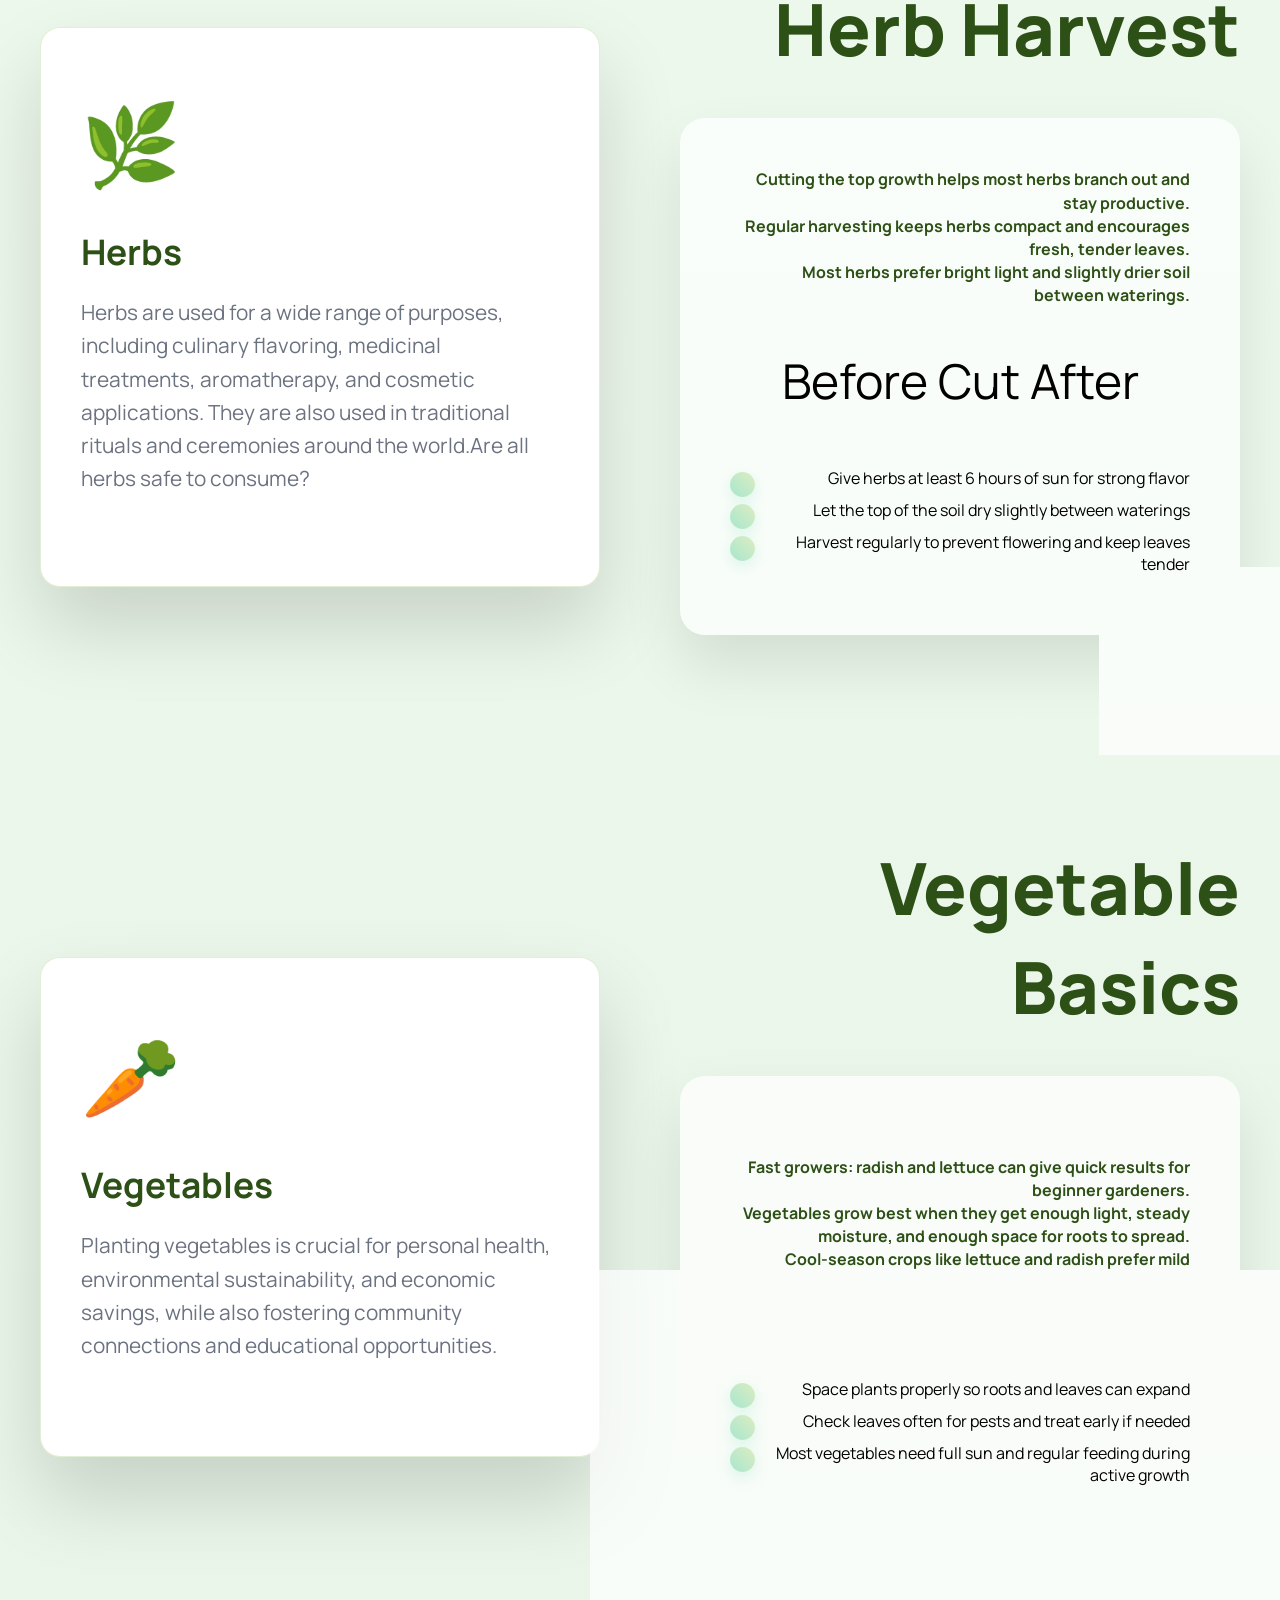
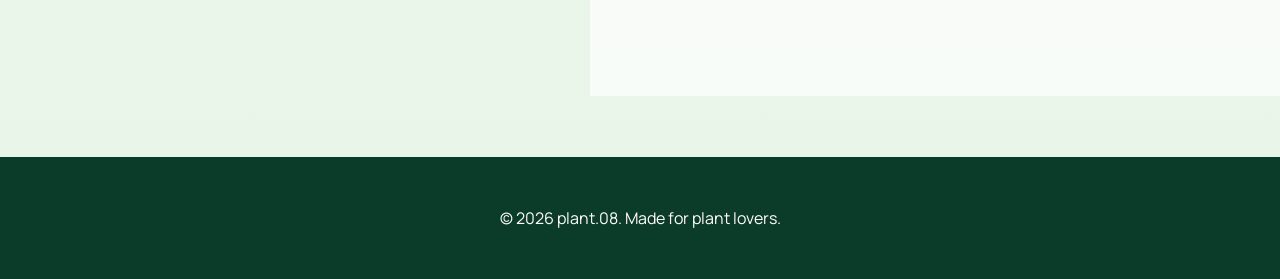
==== commit 062bfcbb: "Merge branch 'main' of https://github.com/Vishesh-hack/plant-08" ====
--- a/index.html
+++ b/index.html
@@ -18,16 +18,20 @@
         <div class="hero-bg">
             <canvas id="bgCanvas"></canvas>
         </div>
-        <header class="header">
-            <div class="logo">
-                <div class="leaf-icon">🌿</div>
-                <h1>plant-08</h1>
-            </div>
-            <nav class="nav">
-                <a href="browse.html">Search</a>
-                <a href="explore.html">Explore</a>
-            </nav>
-        </header>
+        <header class="header">
+            <div class="logo">
+                <div class="leaf-icon">🌿</div>
+                <h1>plant-08</h1>
+            </div>
+            <button class="nav-toggle" type="button" aria-label="Open navigation" aria-controls="primaryNav" aria-expanded="false">
+                <span class="nav-toggle-bar"></span>
+            </button>
+            <nav class="nav" id="primaryNav">
+                <a href="browse.html">Search</a>
+                <a href="explore.html">Explore</a>
+            </nav>
+        </header>
+        <div class="nav-backdrop" data-nav-backdrop></div>
 
         <div class="hero-content">
             <h1 class="hero-title">Grow Your Green Paradise</h1>
@@ -347,27 +351,54 @@
                 observer.observe(slide);
             });
 
-            // One-time blur reveal on desc-side with synced meter-fill animation
-            let meterAnimationTriggered = false;
-            
-            document.querySelectorAll('.desc-side').forEach(descSide => {
-                descSide.addEventListener('mouseenter', function() {
-                    if (!this.classList.contains('revealed')) {
-                        this.classList.add('revealed');
-                        
-                        // Trigger meter-fill animation on first reveal
-                        if (!meterAnimationTriggered) {
-                            meterAnimationTriggered = true;
-                            const meterFill = document.querySelector('.meter-fill');
-                            if (meterFill) {
-                                meterFill.style.width = '50%';
-                            }
-                        }
-                    }
-                }, { once: false });
-            });
-        });
-    </script>
-    
-</body>
-</html>
+            // Scroll-driven blur reveal on desc-side with synced meter-fill animation
+            let meterAnimationTriggered = false;
+            const descSides = Array.from(document.querySelectorAll('.desc-side'));
+
+            const clamp = (value, min, max) => Math.min(Math.max(value, min), max);
+
+            const updateDescSideBlur = () => {
+                const viewportHeight = window.innerHeight || 1;
+
+                descSides.forEach((descSide) => {
+                    const rect = descSide.getBoundingClientRect();
+                    const visibleHeight = Math.min(rect.bottom, viewportHeight) - Math.max(rect.top, 0);
+                    const maxVisible = Math.min(rect.height || 1, viewportHeight);
+                    const revealProgress = clamp(visibleHeight / maxVisible, 0, 1);
+                    const blurAmount = (1 - revealProgress) * 4;
+
+                    descSide.style.setProperty('--blur-amount', `${blurAmount.toFixed(2)}px`);
+
+                    if (revealProgress >= 0.6) {
+                        descSide.classList.add('revealed');
+
+                        if (!meterAnimationTriggered) {
+                            meterAnimationTriggered = true;
+                            const meterFill = document.querySelector('.meter-fill');
+                            if (meterFill) {
+                                meterFill.style.width = '50%';
+                            }
+                        }
+                    }
+                });
+            };
+
+            let blurTicking = false;
+            const handleScrollBlur = () => {
+                if (blurTicking) return;
+                blurTicking = true;
+                requestAnimationFrame(() => {
+                    updateDescSideBlur();
+                    blurTicking = false;
+                });
+            };
+
+            window.addEventListener('scroll', handleScrollBlur, { passive: true });
+            window.addEventListener('resize', handleScrollBlur);
+            updateDescSideBlur();
+        });
+    </script>
+    <script src="JS/nav.js"></script>
+    
+</body>
+</html>
--- a/CSS/home.css
+++ b/CSS/home.css
@@ -107,10 +107,10 @@
     transform: translateY(-2px);
 }
 
-.nav a::after {
-    content: '';
-    position: absolute;
-    width: 0;
+.nav a::after {
+    content: '';
+    position: absolute;
+    width: 0;
     height: 2px;
     bottom: -5px;
     left: 0;
@@ -118,13 +118,70 @@
     transition: width 0.3s ease;
 }
 
-.nav a:hover::after {
-    width: 100%;
-}
-
-.hero-content {
-    position: relative;
-    z-index: 5;
+.nav a:hover::after {
+    width: 100%;
+}
+
+.nav-toggle {
+    display: none;
+    align-items: center;
+    justify-content: center;
+    width: 40px;
+    height: 40px;
+    background: rgba(255, 255, 255, 0.12);
+    border: 1px solid rgba(255, 255, 255, 0.35);
+    border-radius: 10px;
+    cursor: pointer;
+    transition: transform 0.2s ease, background 0.2s ease;
+}
+
+.nav-toggle:hover {
+    transform: translateY(-1px);
+    background: rgba(255, 255, 255, 0.2);
+}
+
+.nav-toggle-bar {
+    display: block;
+    width: 20px;
+    height: 2px;
+    background: #ffffff;
+    border-radius: 999px;
+    position: relative;
+}
+
+.nav-toggle-bar::before,
+.nav-toggle-bar::after {
+    content: '';
+    position: absolute;
+    left: 0;
+    width: 20px;
+    height: 2px;
+    background: #ffffff;
+    border-radius: 999px;
+    transition: transform 0.2s ease;
+}
+
+.nav-toggle-bar::before {
+    top: -6px;
+}
+
+.nav-toggle-bar::after {
+    top: 6px;
+}
+
+.nav-backdrop {
+    position: fixed;
+    inset: 0;
+    background: rgba(11, 27, 16, 0.45);
+    opacity: 0;
+    pointer-events: none;
+    transition: opacity 0.2s ease;
+    z-index: 900;
+}
+
+.hero-content {
+    position: relative;
+    z-index: 5;
     max-width: 800px;
     width: 100%;
     padding: 0 20px;
@@ -243,16 +300,16 @@
 }
 
 /* Responsive */
-@media (max-width: 768px) {
-    .header {
-        padding: 9px 12px;
-        flex-direction: column;
-        gap: 9px;
-    }
-
-    .logo {
-        font-size: 12px;
-    }
+@media (max-width: 768px) {
+    .header {
+        padding: 9px 14px;
+        flex-direction: row;
+        gap: 12px;
+    }
+
+    .logo {
+        font-size: 12px;
+    }
 
     .logo h1 {
         font-size: 12px;
@@ -262,23 +319,50 @@
         font-size: 16.8px;
     }
 
-    .nav {
-        display: flex;
-        gap: 20px;
-        flex-wrap: wrap;
-        justify-content: center;
-    }
-
-    .nav a {
-        margin-left: 0;
-        font-size: 0.9rem;
-        padding: 8px 12px;
-    }
-
-    .hero-content {
-        padding: 0 15px;
-        text-align: center;
-    }
+    .nav {
+        position: fixed;
+        top: 0;
+        right: -270px;
+        height: 100vh;
+        width: 270px;
+        flex-direction: column;
+        gap: 12px;
+        padding: 80px 20px 20px;
+        background: #1B5E20;
+        box-shadow: -16px 0 30px rgba(0,0,0,0.25);
+        transition: right 0.25s ease;
+        z-index: 1100;
+    }
+
+    .nav a {
+        margin-left: 0;
+        font-size: 1.05rem;
+        padding: 10px 12px;
+        border-radius: 10px;
+        background: rgba(255, 255, 255, 0.08);
+    }
+
+    .nav a::after {
+        display: none;
+    }
+
+    .nav-toggle {
+        display: flex;
+    }
+
+    body.nav-open .nav {
+        right: 0;
+    }
+
+    body.nav-open .nav-backdrop {
+        opacity: 1;
+        pointer-events: auto;
+    }
+
+    .hero-content {
+        padding: 0 15px;
+        text-align: center;
+    }
 
     .hero-title {
         font-size: clamp(2rem, 8vw, 3.5rem);
@@ -296,13 +380,18 @@
         align-items: center;
     }
 
-    .cta-primary,
-    .cta-secondary {
-        padding: 14px 35px;
-        font-size: 1rem;
-        width: 100%;
-        max-width: 280px;
-    }
+    .cta-primary,
+    .cta-secondary {
+        padding: 14px 35px;
+        font-size: 1rem;
+        width: 100%;
+        max-width: 280px;
+        margin: 0 auto;
+        text-align: center;
+        display: flex;
+        align-items: center;
+        justify-content: center;
+    }
 
     .footer {
         padding: 20px 15px;
@@ -310,11 +399,11 @@
     }
 }
 
-@media (max-width: 480px) {
-    .header {
-        padding: 7.2px 9px;
-        gap: 7.2px;
-    }
+@media (max-width: 480px) {
+    .header {
+        padding: 7.2px 9px;
+        gap: 9px;
+    }
 
     .logo {
         font-size: 10.8px;
@@ -328,14 +417,10 @@
         font-size: 14.4px;
     }
 
-    .nav {
-        gap: 15px;
-    }
-
-    .nav a {
-        font-size: 0.85rem;
-        padding: 6px 10px;
-    }
+    .nav a {
+        font-size: 0.95rem;
+        padding: 10px 12px;
+    }
 
     .hero-content {
         padding: 0 10px;
@@ -351,12 +436,17 @@
         margin-bottom: 25px;
     }
 
-    .cta-primary,
-    .cta-secondary {
-        padding: 12px 30px;
-        font-size: 0.95rem;
-        max-width: 250px;
-    }
+    .cta-primary,
+    .cta-secondary {
+        padding: 12px 30px;
+        font-size: 0.95rem;
+        max-width: 250px;
+        margin: 0 auto;
+        text-align: center;
+        display: flex;
+        align-items: center;
+        justify-content: center;
+    }
 
     .footer {
         padding: 15px 10px;
@@ -396,10 +486,11 @@
     min-width: 0;
 }
 
-.desc-side {
-    filter: blur(4px);
-    transition: filter 0.5s ease;
-}
+.desc-side {
+    --blur-amount: 4px;
+    filter: blur(var(--blur-amount));
+    transition: filter 0.2s linear;
+}
 
 .desc-side.revealed {
     filter: blur(0px);
@@ -972,77 +1063,57 @@
     }
 }
 
-/* === Mobile Enhancements === */
-@media (max-width: 768px) {
-    /* Improve hero section for mobile */
-    .hero {
-        min-height: 90vh;
-    }
-
-    .hero-content {
-        position: relative;
-        z-index: 5;
-        max-width: 100%;
-        padding: 0 20px;
-    }
-
-    /* Better navigation on mobile */
-    .nav {
-        width: 100%;
-        justify-content: space-around;
-    }
-
-    .nav a {
-        flex: 1;
-        text-align: center;
-        padding: 12px 8px;
-        border-radius: 8px;
-        margin: 0 2px;
-        transition: all 0.2s ease;
-    }
-
-    .nav a:hover {
-        background: rgba(82, 183, 136, 0.1);
-        transform: translateY(-1px);
-    }
-
-    /* Touch-friendly buttons */
-    .cta-primary, .cta-secondary {
-        min-height: 50px;
-        width: 100%;
-        max-width: 300px;
-        font-size: 1.1rem;
-        border-radius: 25px;
-    }
-
-    /* Better spacing */
-    .cta-buttons {
-        width: 100%;
-        max-width: 320px;
-    }
-}
-
-@media (max-width: 480px) {
-    .hero {
-        min-height: 85vh;
-    }
-
-    .hero-content {
-        padding: 0 15px;
-    }
-
-    .nav a {
-        font-size: 0.8rem;
-        padding: 10px 6px;
-    }
-
-    .cta-primary, .cta-secondary {
-        min-height: 45px;
-        font-size: 1rem;
-        max-width: 280px;
-    }
-
-    .cta-buttons {
-        max-width: 300px;
-    }
-}
+/* === Mobile Enhancements === */
+@media (max-width: 768px) {
+    .hero {
+        min-height: 90vh;
+    }
+
+    .hero-content {
+        position: relative;
+        z-index: 5;
+        max-width: 100%;
+        padding: 0 20px;
+    }
+
+    .cta-primary,
+    .cta-secondary {
+        min-height: 50px;
+        width: 100%;
+        max-width: 300px;
+        font-size: 1.1rem;
+        border-radius: 25px;
+    }
+
+    .cta-buttons {
+        width: 100%;
+        max-width: 320px;
+        margin: 0 auto;
+        align-items: center;
+        justify-content: center;
+    }
+}
+
+@media (max-width: 480px) {
+    .hero {
+        min-height: 85vh;
+    }
+
+    .hero-content {
+        padding: 0 15px;
+    }
+
+    .cta-primary,
+    .cta-secondary {
+        min-height: 45px;
+        font-size: 1rem;
+        max-width: 280px;
+    }
+
+    .cta-buttons {
+        max-width: 300px;
+        margin: 0 auto;
+        align-items: center;
+        justify-content: center;
+    }
+}
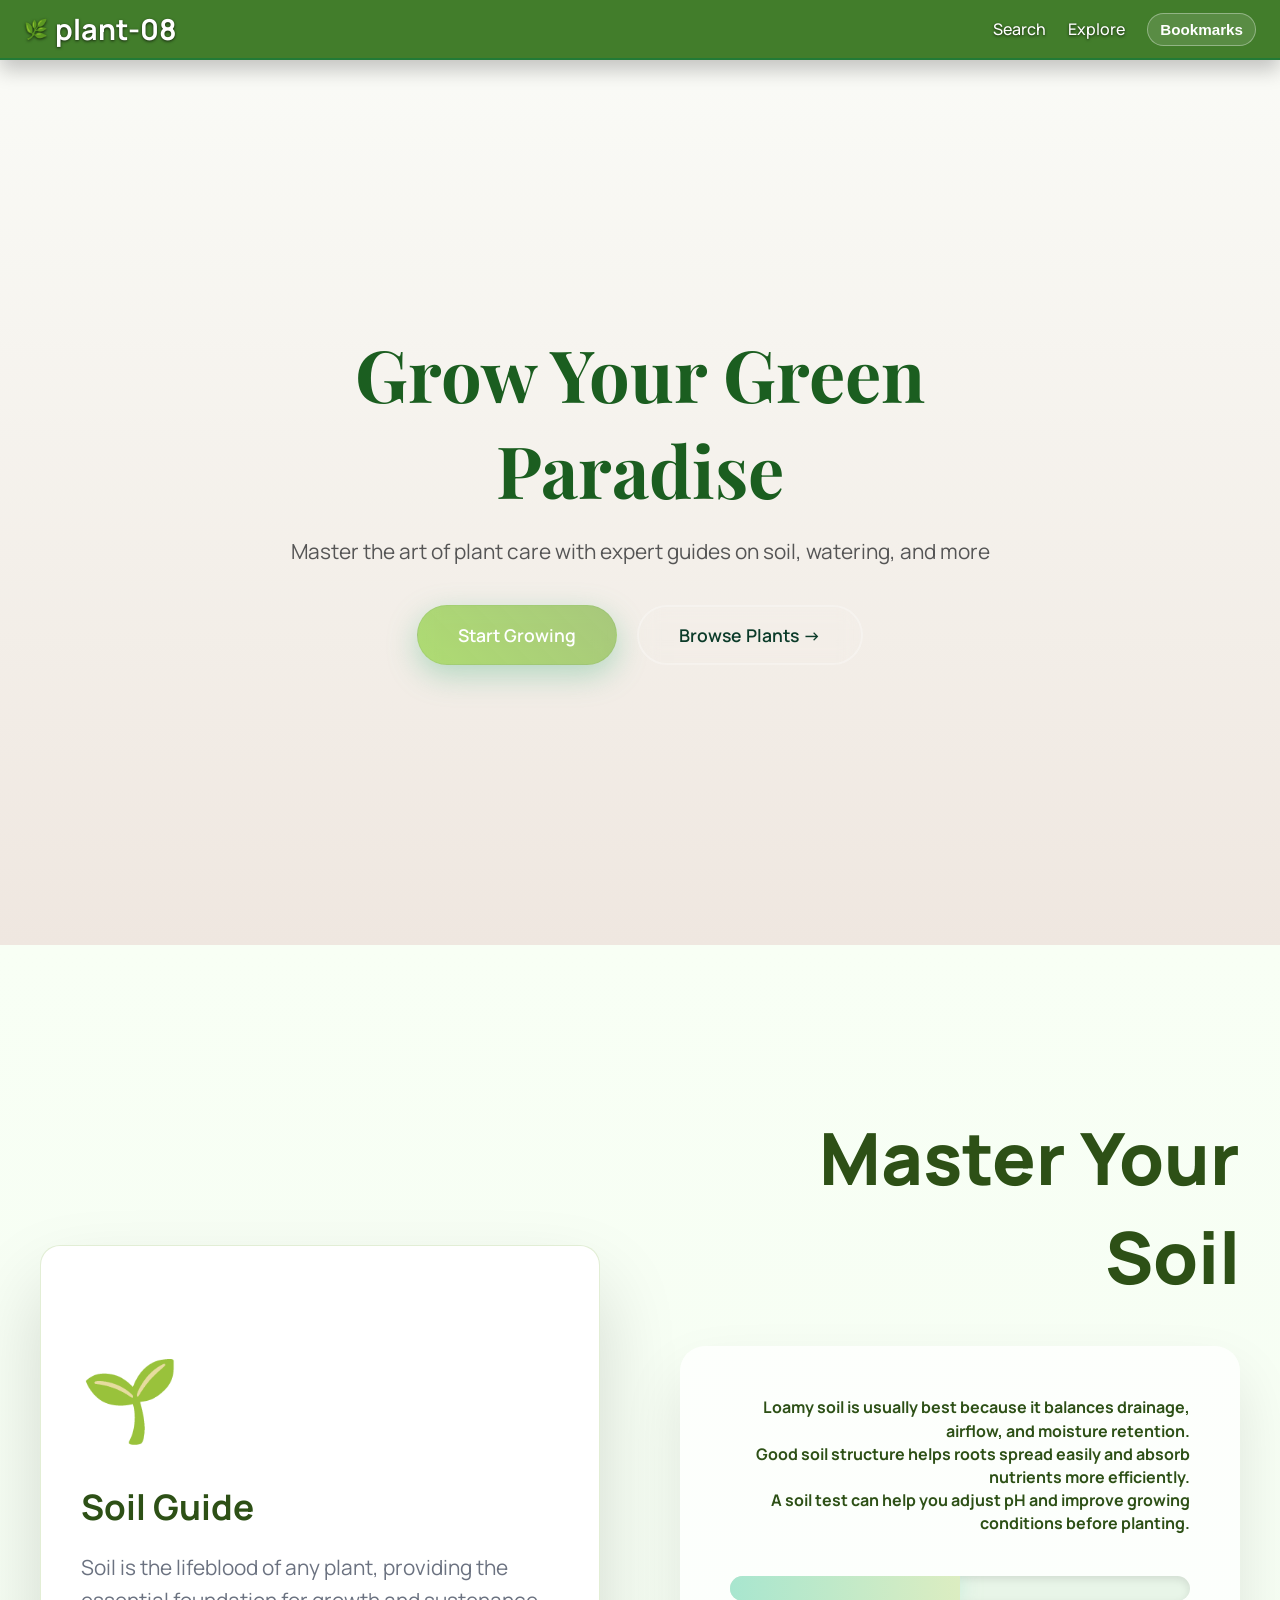
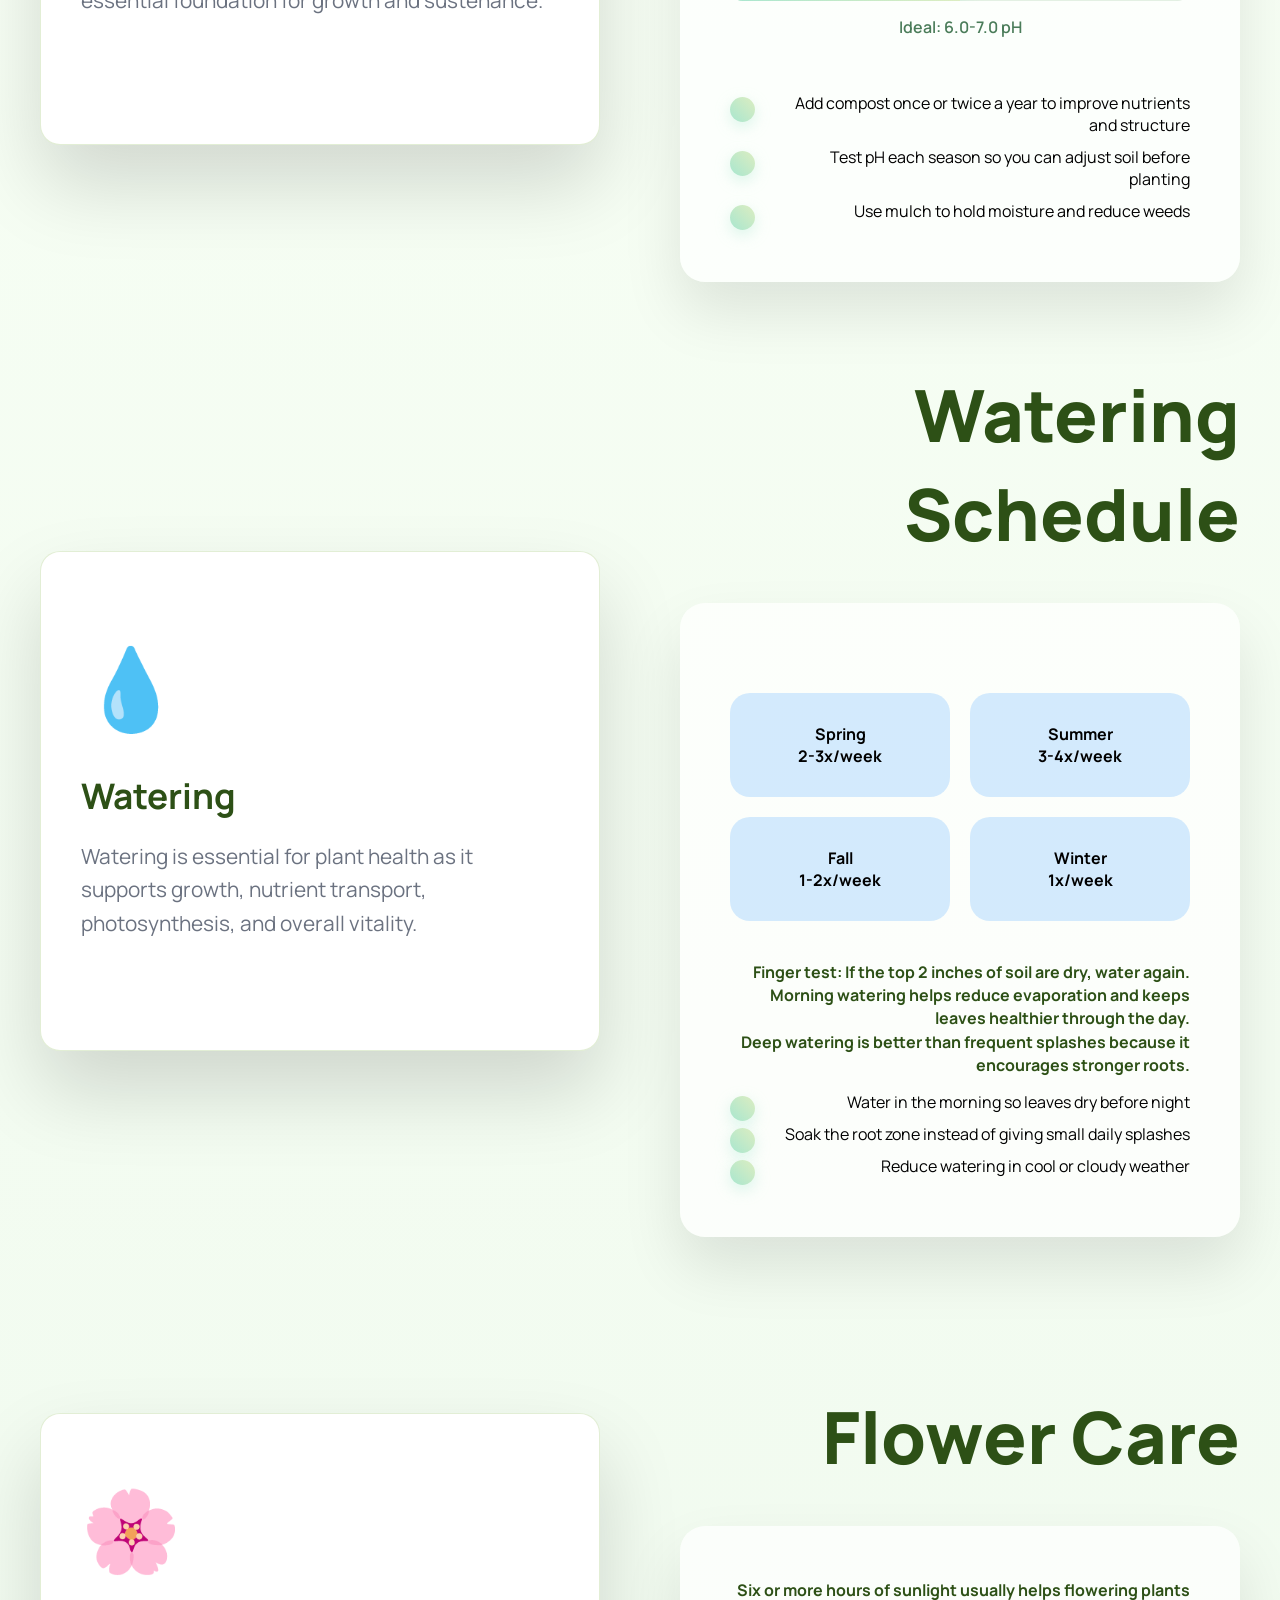
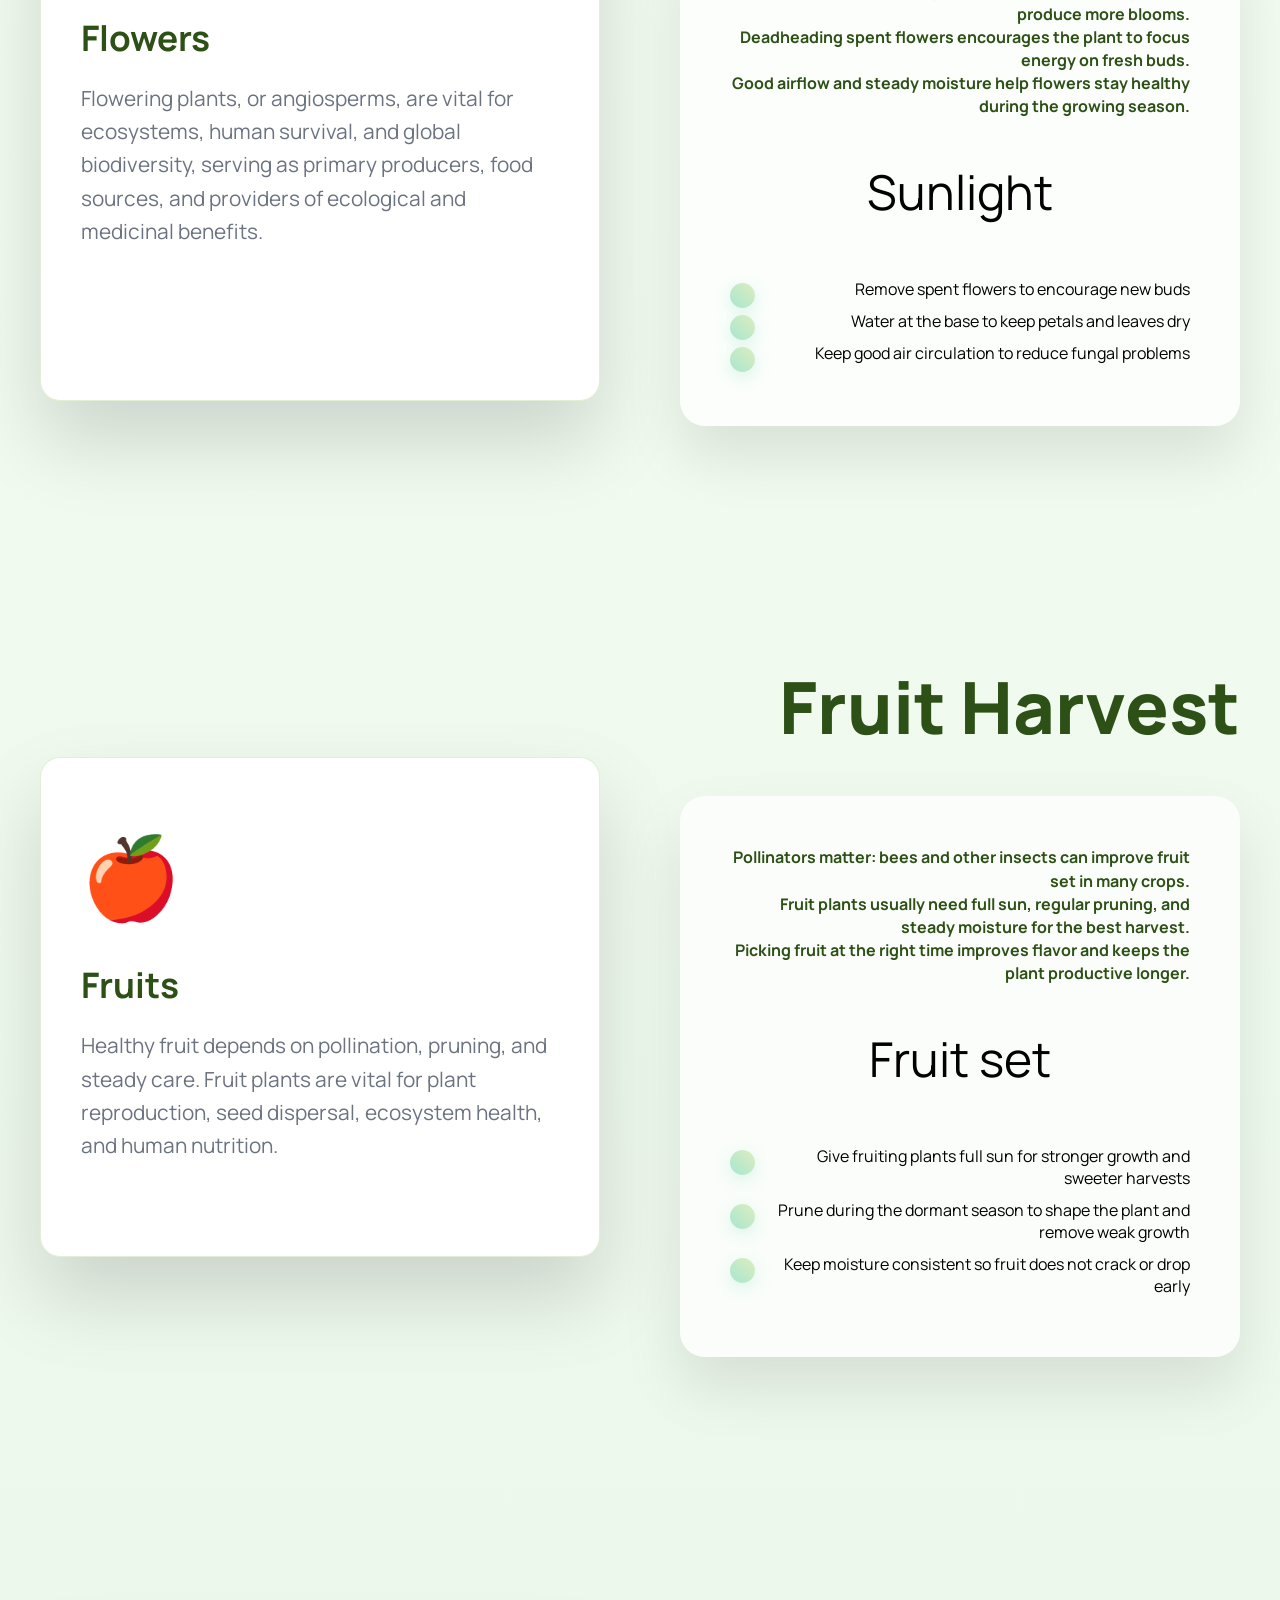
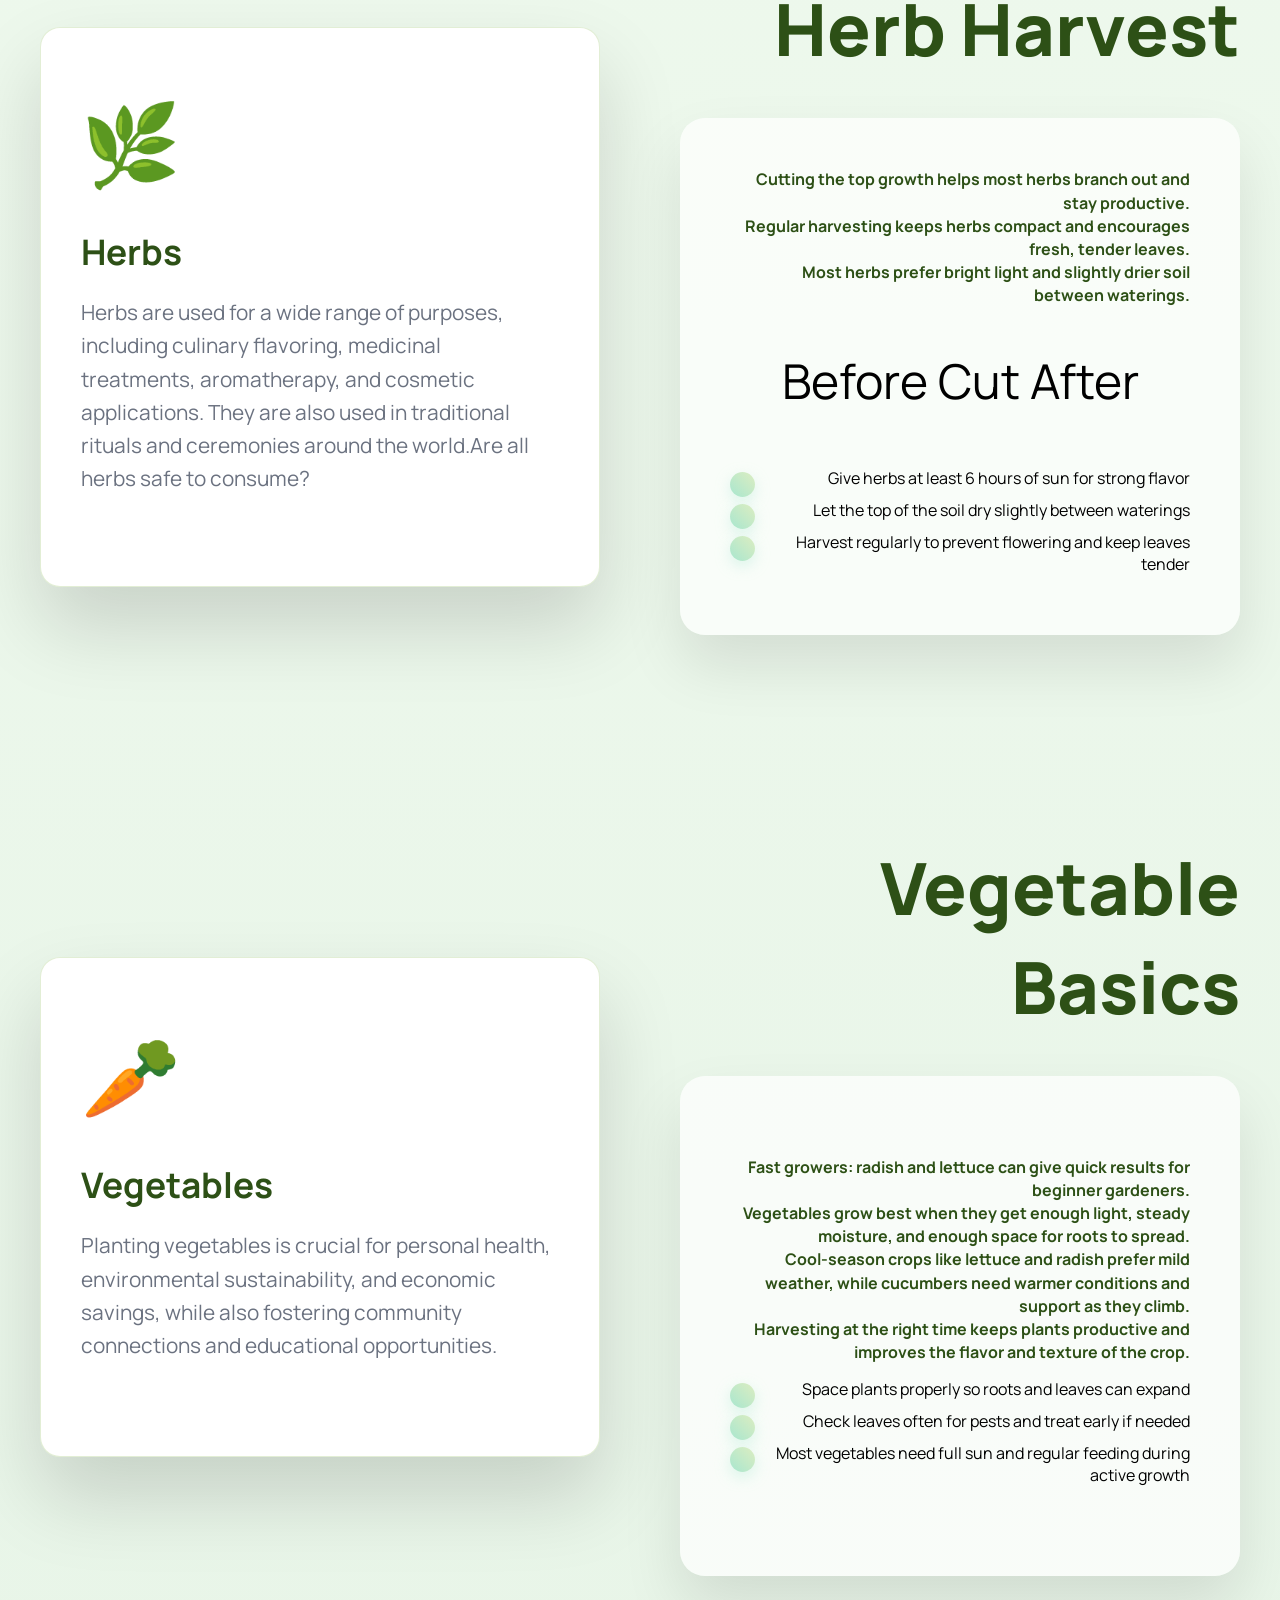
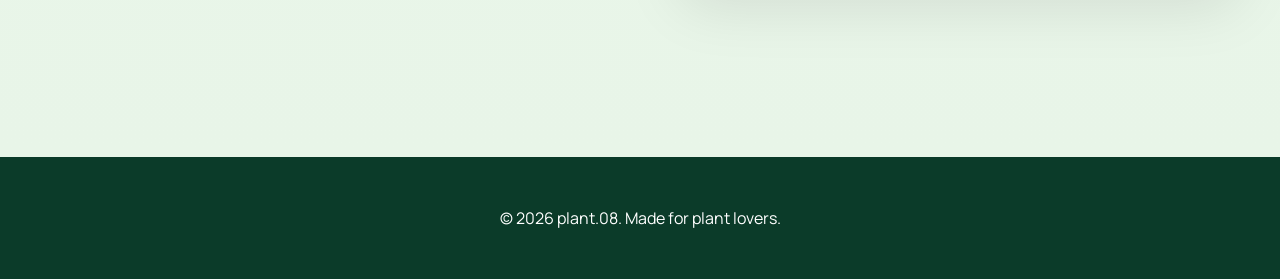
==== commit 23fd31bc: "Add bookmarks overlay and header access across pages" ====
--- a/index.html
+++ b/index.html
@@ -29,6 +29,7 @@
             <nav class="nav" id="primaryNav">
                 <a href="browse.html">Search</a>
                 <a href="explore.html">Explore</a>
+                <button class="bookmarks-open-btn" type="button">Bookmarks</button>
             </nav>
         </header>
         <div class="nav-backdrop" data-nav-backdrop></div>
@@ -398,6 +399,7 @@
             updateDescSideBlur();
         });
     </script>
+    <script src="JS/bookmarks.js"></script>
     <script src="JS/nav.js"></script>
     
 </body>
--- a/CSS/home.css
+++ b/CSS/home.css
@@ -83,24 +83,30 @@
     font-weight: 700;
 }
 
-.logo h1 {
-    margin: 0;
-    padding: 0;
-}
-
-.leaf-icon {
-    font-size: 19.2px;
-    animation: bounce 2s infinite;
-}
-
-.nav a {
-    color: white;
-    text-decoration: none;
-    margin-left: 30px;
-    font-weight: 500;
-    transition: all 0.3s ease;
-    position: relative;
-}
+.logo h1 {
+    margin: 0;
+    padding: 0;
+}
+
+.nav {
+    display: flex;
+    align-items: center;
+    gap: 22px;
+}
+
+.leaf-icon {
+    font-size: 19.2px;
+    animation: bounce 2s infinite;
+}
+
+.nav a {
+    color: white;
+    text-decoration: none;
+    margin-left: 0;
+    font-weight: 500;
+    transition: all 0.3s ease;
+    position: relative;
+}
 
 .nav a:hover {
     color: #52b788;
@@ -120,6 +126,127 @@
 
 .nav a:hover::after {
     width: 100%;
+}
+
+.bookmarks-open-btn {
+    color: white;
+    background: rgba(255, 255, 255, 0.12);
+    border: 1px solid rgba(255, 255, 255, 0.35);
+    border-radius: 999px;
+    padding: 7px 12px;
+    font-weight: 600;
+    font-size: 0.95rem;
+    cursor: pointer;
+    transition: all 0.25s ease;
+}
+
+.bookmarks-open-btn:hover {
+    background: rgba(255, 255, 255, 0.2);
+    transform: translateY(-1px);
+}
+
+.bookmarks-overlay {
+    position: fixed;
+    inset: 0;
+    background: rgba(0, 0, 0, 0.45);
+    display: none;
+    align-items: center;
+    justify-content: center;
+    z-index: 2600;
+    padding: 18px;
+}
+
+.bookmarks-overlay.visible {
+    display: flex;
+}
+
+.bookmarks-panel {
+    width: min(560px, 100%);
+    max-height: min(80vh, 680px);
+    overflow: auto;
+    background: #ffffff;
+    border-radius: 16px;
+    padding: 18px;
+    box-shadow: 0 24px 50px rgba(0, 0, 0, 0.25);
+}
+
+.bookmarks-header {
+    display: flex;
+    align-items: center;
+    justify-content: space-between;
+    margin-bottom: 14px;
+}
+
+.bookmarks-title {
+    color: #1B5E20;
+    font-size: 1.2rem;
+    font-weight: 800;
+}
+
+.bookmarks-close {
+    border: 1px solid #d9e7d3;
+    background: #f8fff5;
+    color: #1B5E20;
+    border-radius: 10px;
+    width: 36px;
+    height: 36px;
+    font-size: 1.15rem;
+    cursor: pointer;
+}
+
+.bookmarks-list {
+    list-style: none;
+    display: grid;
+    gap: 10px;
+}
+
+.bookmarks-item {
+    border: 1px solid #e1ebdb;
+    border-radius: 12px;
+    padding: 12px;
+    display: flex;
+    align-items: center;
+    justify-content: space-between;
+    gap: 10px;
+    background: #fbfef9;
+}
+
+.bookmarks-name {
+    font-weight: 700;
+    color: #1B5E20;
+}
+
+.bookmarks-actions {
+    display: flex;
+    gap: 8px;
+}
+
+.bookmark-link-btn,
+.bookmark-delete-btn {
+    border: 1px solid #d2e3cb;
+    border-radius: 9px;
+    background: #ffffff;
+    padding: 6px 10px;
+    font-size: 0.85rem;
+    font-weight: 700;
+    cursor: pointer;
+}
+
+.bookmark-link-btn {
+    color: #1B5E20;
+}
+
+.bookmark-delete-btn {
+    color: #8c2f2f;
+}
+
+.bookmarks-empty {
+    border: 1px dashed #c7d9bf;
+    border-radius: 12px;
+    padding: 16px;
+    text-align: center;
+    color: #4f6c43;
+    font-weight: 600;
 }
 
 .nav-toggle {
@@ -344,6 +471,35 @@
 
     .nav a::after {
         display: none;
+    }
+
+    .bookmarks-open-btn {
+        width: 100%;
+        border-radius: 10px;
+        text-align: left;
+        padding: 10px 12px;
+        background: rgba(255, 255, 255, 0.08);
+        border: 0;
+        font-size: 1.05rem;
+    }
+
+    .bookmarks-panel {
+        padding: 14px;
+        border-radius: 12px;
+    }
+
+    .bookmarks-item {
+        align-items: flex-start;
+        flex-direction: column;
+    }
+
+    .bookmarks-actions {
+        width: 100%;
+    }
+
+    .bookmark-link-btn,
+    .bookmark-delete-btn {
+        flex: 1;
     }
 
     .nav-toggle {
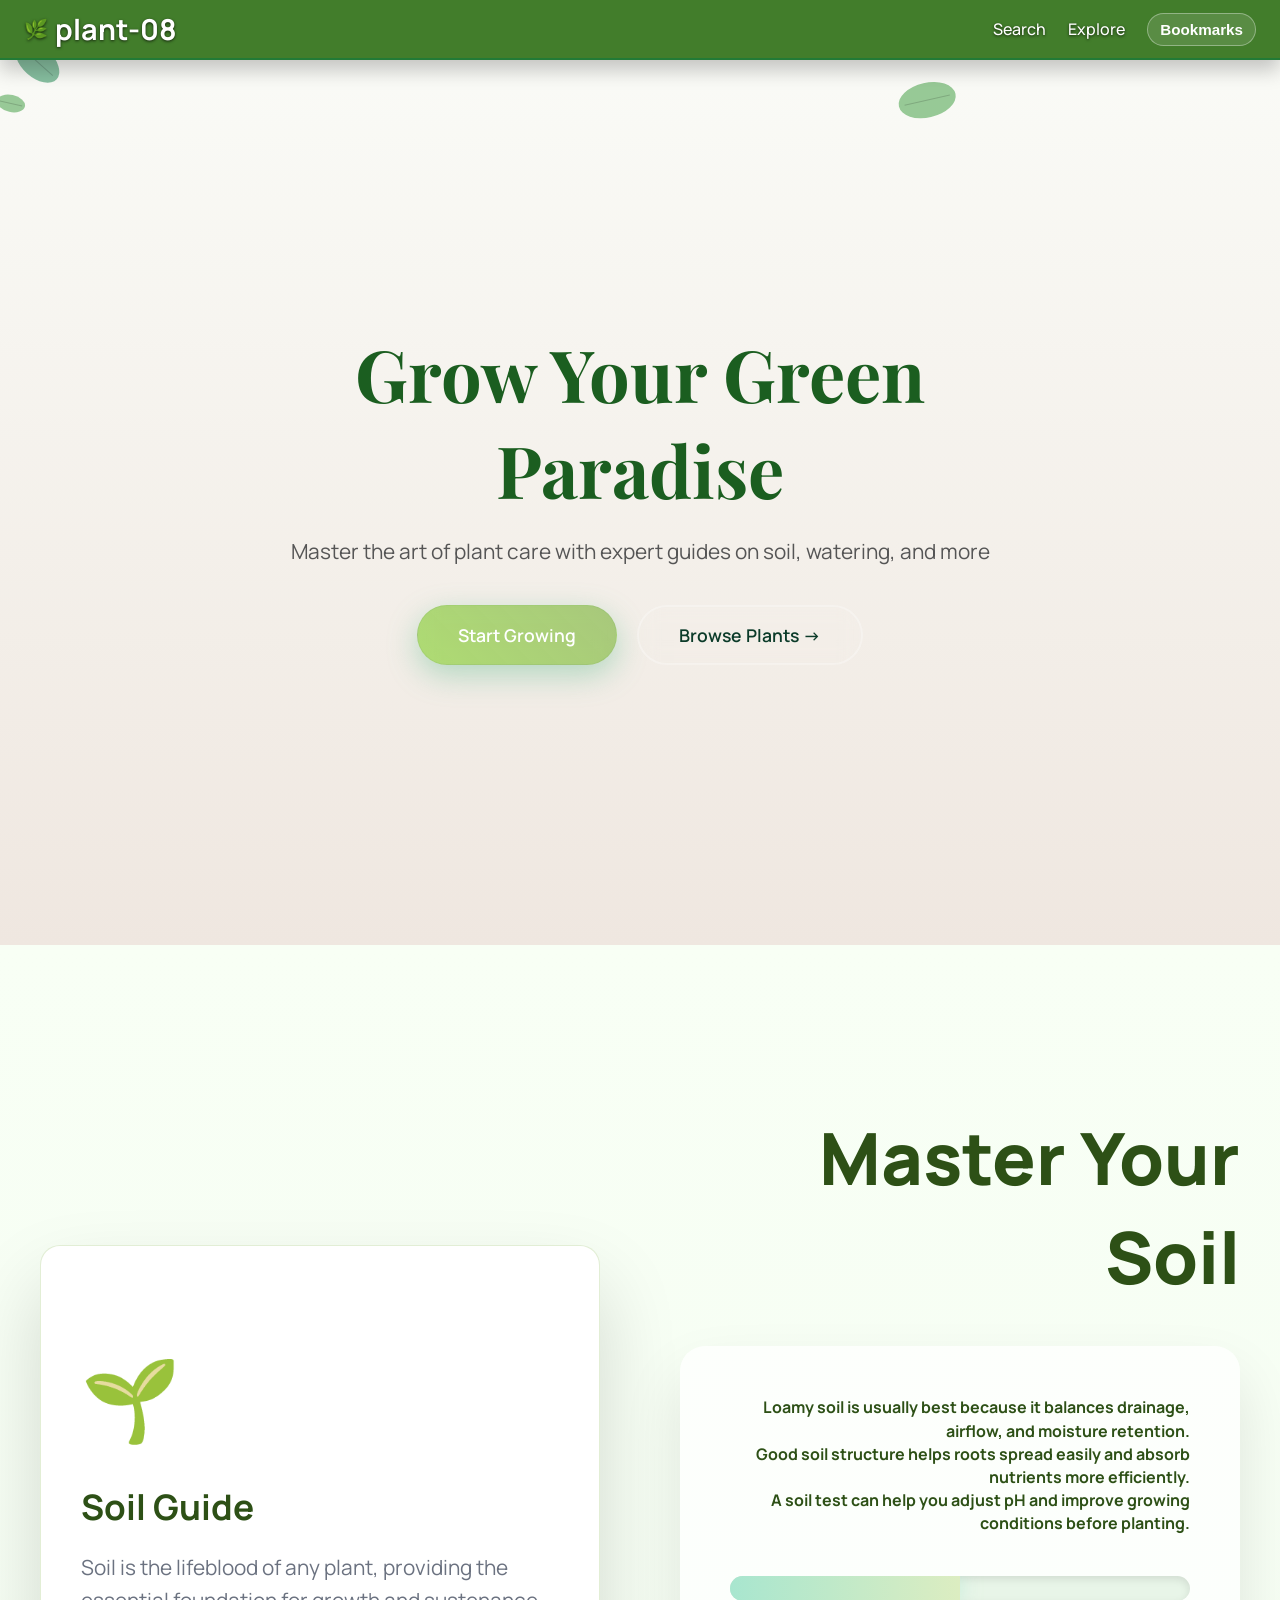
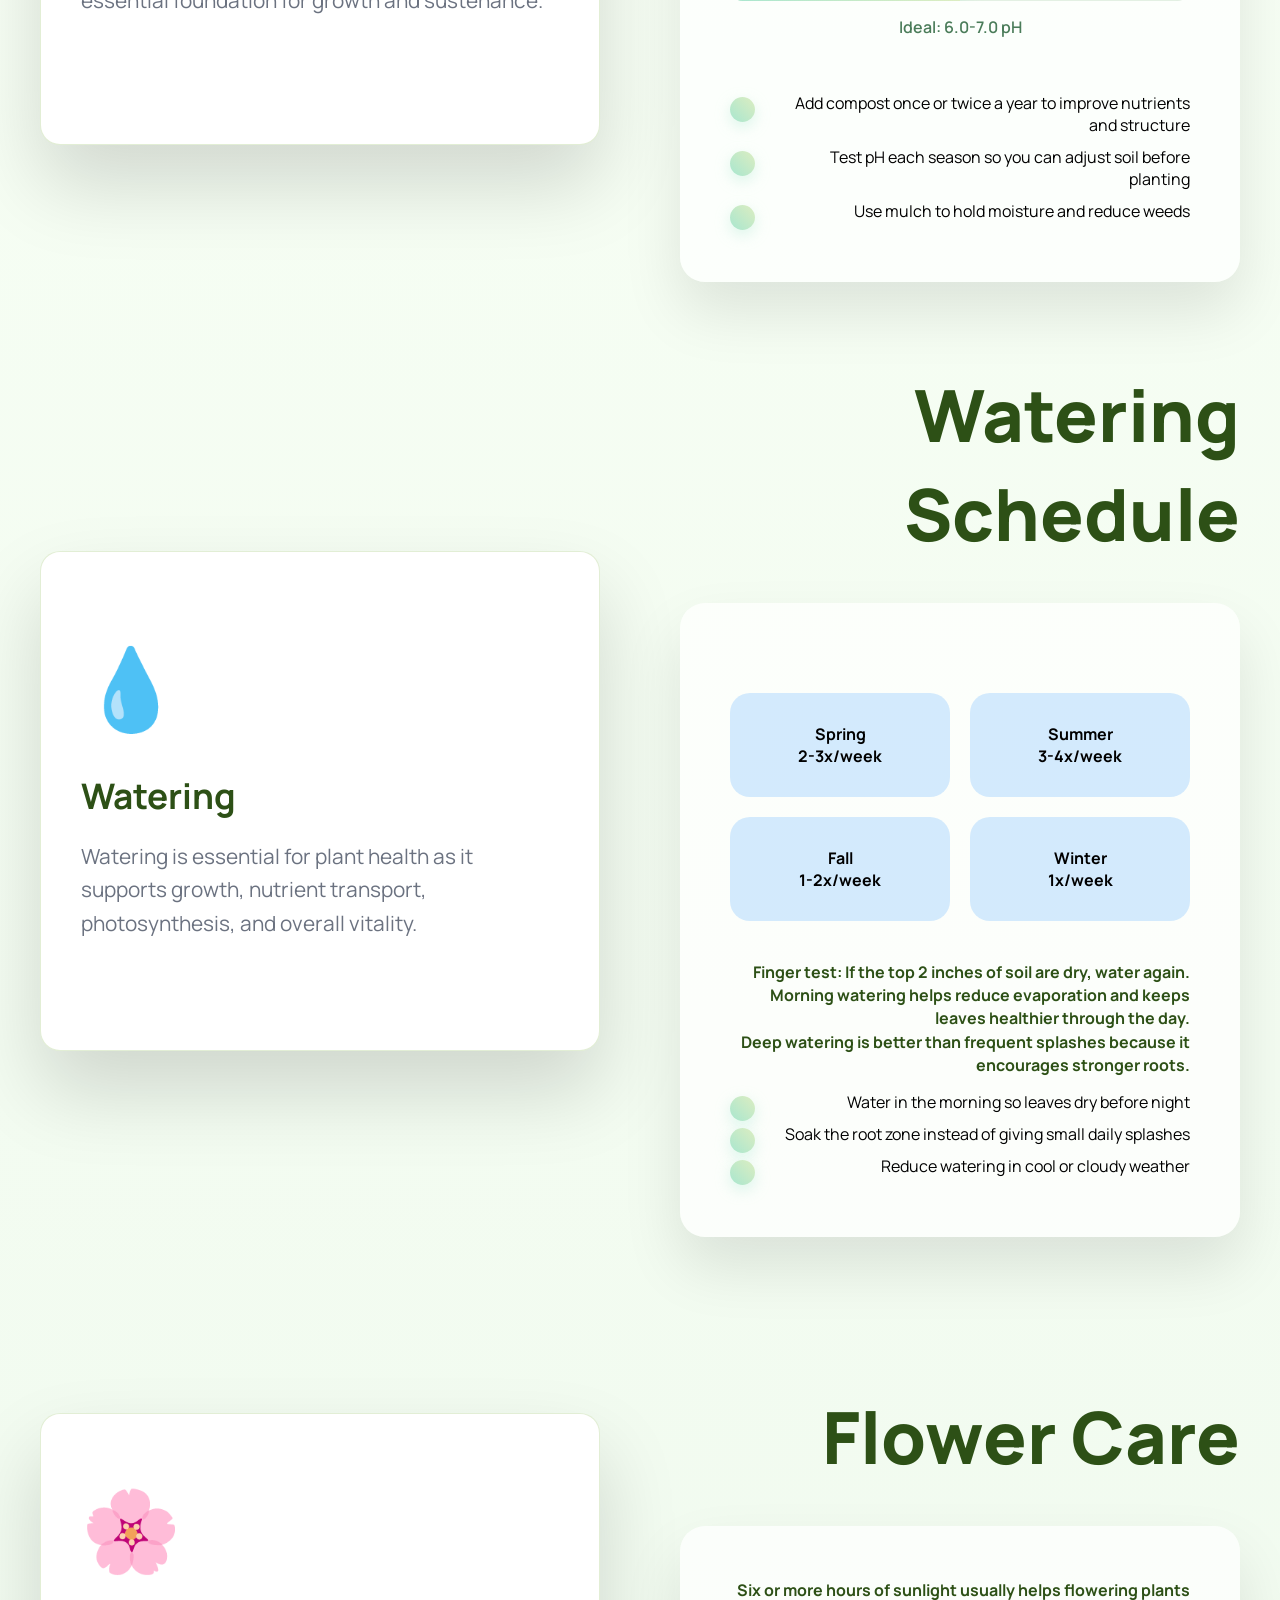
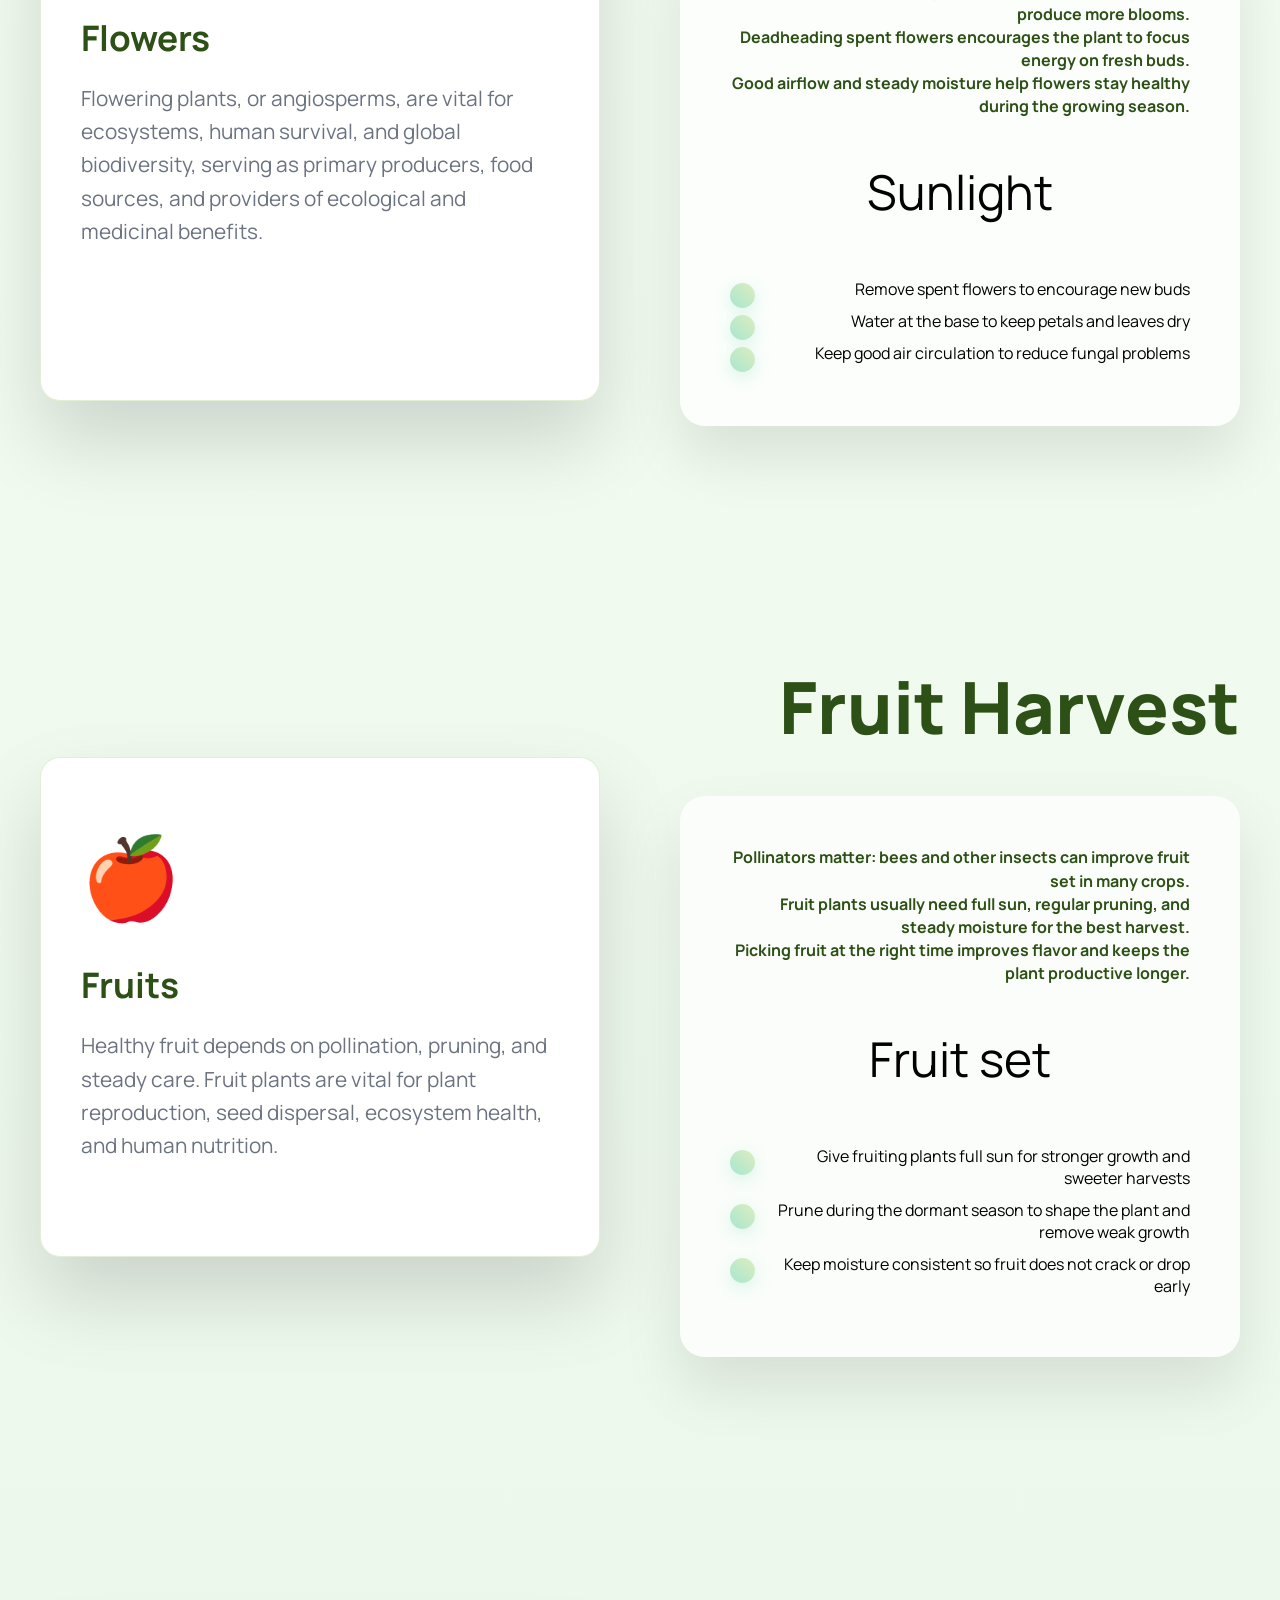
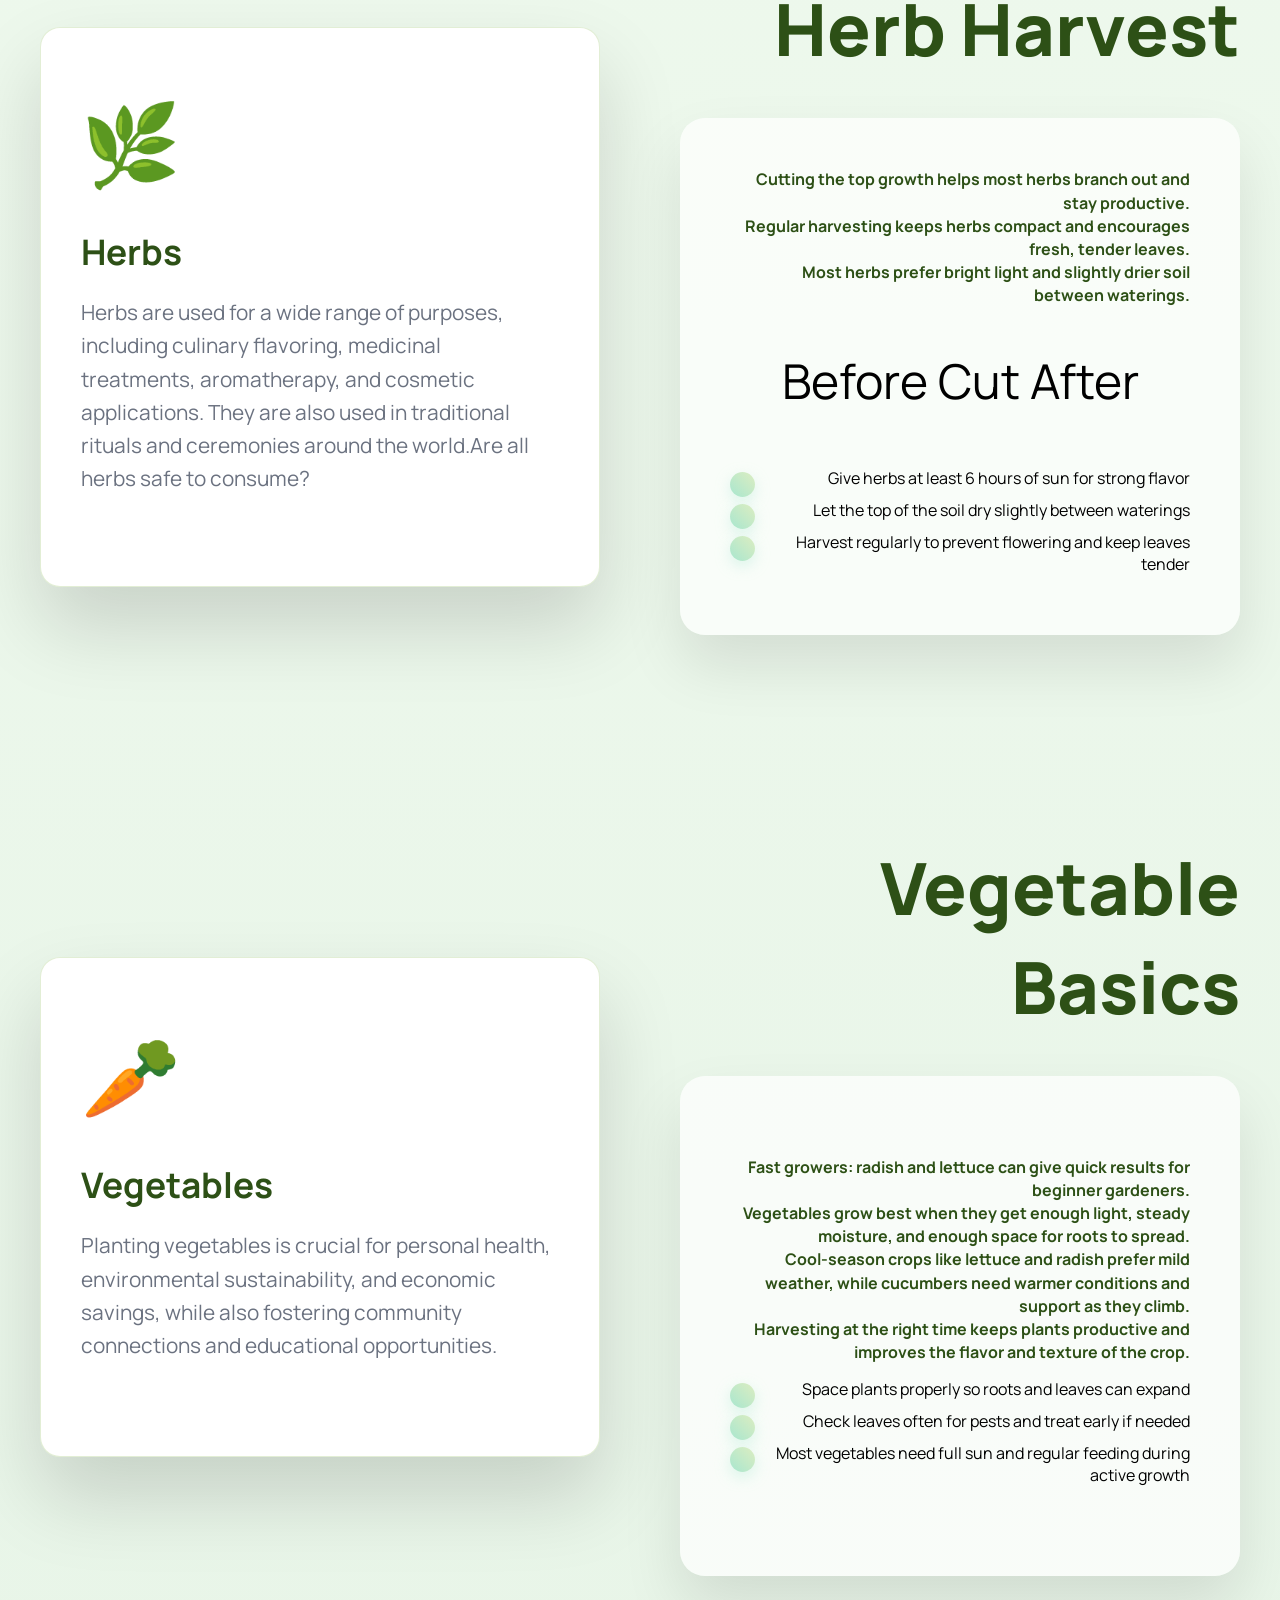
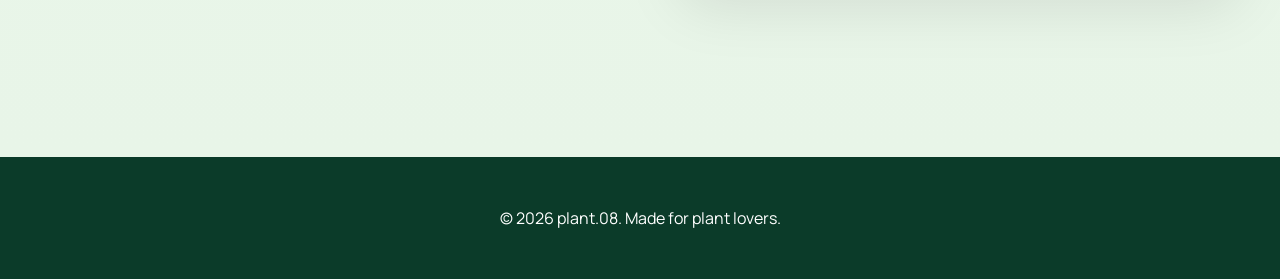
==== commit 7bba5d08: "Phase 1: Backend Integration & Extensive Dataset Complete ✅ Backend - Flask API with 5 endpoints + 3" ====
--- a/index.html
+++ b/index.html
@@ -18,21 +18,21 @@
         <div class="hero-bg">
             <canvas id="bgCanvas"></canvas>
         </div>
-        <header class="header">
-            <div class="logo">
-                <div class="leaf-icon">🌿</div>
-                <h1>plant-08</h1>
-            </div>
-            <button class="nav-toggle" type="button" aria-label="Open navigation" aria-controls="primaryNav" aria-expanded="false">
-                <span class="nav-toggle-bar"></span>
-            </button>
-            <nav class="nav" id="primaryNav">
-                <a href="browse.html">Search</a>
-                <a href="explore.html">Explore</a>
-                <button class="bookmarks-open-btn" type="button">Bookmarks</button>
-            </nav>
-        </header>
-        <div class="nav-backdrop" data-nav-backdrop></div>
+        <header class="header">
+            <div class="logo">
+                <div class="leaf-icon">🌿</div>
+                <h1>plant-08</h1>
+            </div>
+            <button class="nav-toggle" type="button" aria-label="Open navigation" aria-controls="primaryNav" aria-expanded="false">
+                <span class="nav-toggle-bar"></span>
+            </button>
+            <nav class="nav" id="primaryNav">
+                <a href="browse.html">Search</a>
+                <a href="explore.html">Explore</a>
+                <button class="bookmarks-open-btn" type="button">Bookmarks</button>
+            </nav>
+        </header>
+        <div class="nav-backdrop" data-nav-backdrop></div>
 
         <div class="hero-content">
             <h1 class="hero-title">Grow Your Green Paradise</h1>
@@ -352,55 +352,56 @@
                 observer.observe(slide);
             });
 
-            // Scroll-driven blur reveal on desc-side with synced meter-fill animation
-            let meterAnimationTriggered = false;
-            const descSides = Array.from(document.querySelectorAll('.desc-side'));
-
-            const clamp = (value, min, max) => Math.min(Math.max(value, min), max);
-
-            const updateDescSideBlur = () => {
-                const viewportHeight = window.innerHeight || 1;
-
-                descSides.forEach((descSide) => {
-                    const rect = descSide.getBoundingClientRect();
-                    const visibleHeight = Math.min(rect.bottom, viewportHeight) - Math.max(rect.top, 0);
-                    const maxVisible = Math.min(rect.height || 1, viewportHeight);
-                    const revealProgress = clamp(visibleHeight / maxVisible, 0, 1);
-                    const blurAmount = (1 - revealProgress) * 4;
-
-                    descSide.style.setProperty('--blur-amount', `${blurAmount.toFixed(2)}px`);
-
-                    if (revealProgress >= 0.6) {
-                        descSide.classList.add('revealed');
-
-                        if (!meterAnimationTriggered) {
-                            meterAnimationTriggered = true;
-                            const meterFill = document.querySelector('.meter-fill');
-                            if (meterFill) {
-                                meterFill.style.width = '50%';
-                            }
-                        }
-                    }
-                });
-            };
-
-            let blurTicking = false;
-            const handleScrollBlur = () => {
-                if (blurTicking) return;
-                blurTicking = true;
-                requestAnimationFrame(() => {
-                    updateDescSideBlur();
-                    blurTicking = false;
-                });
-            };
-
-            window.addEventListener('scroll', handleScrollBlur, { passive: true });
-            window.addEventListener('resize', handleScrollBlur);
-            updateDescSideBlur();
-        });
-    </script>
-    <script src="JS/bookmarks.js"></script>
-    <script src="JS/nav.js"></script>
-    
-</body>
-</html>
+            // Scroll-driven blur reveal on desc-side with synced meter-fill animation
+            let meterAnimationTriggered = false;
+            const descSides = Array.from(document.querySelectorAll('.desc-side'));
+
+            const clamp = (value, min, max) => Math.min(Math.max(value, min), max);
+
+            const updateDescSideBlur = () => {
+                const viewportHeight = window.innerHeight || 1;
+
+                descSides.forEach((descSide) => {
+                    const rect = descSide.getBoundingClientRect();
+                    const visibleHeight = Math.min(rect.bottom, viewportHeight) - Math.max(rect.top, 0);
+                    const maxVisible = Math.min(rect.height || 1, viewportHeight);
+                    const revealProgress = clamp(visibleHeight / maxVisible, 0, 1);
+                    const blurAmount = (1 - revealProgress) * 4;
+
+                    descSide.style.setProperty('--blur-amount', `${blurAmount.toFixed(2)}px`);
+
+                    if (revealProgress >= 0.6) {
+                        descSide.classList.add('revealed');
+
+                        if (!meterAnimationTriggered) {
+                            meterAnimationTriggered = true;
+                            const meterFill = document.querySelector('.meter-fill');
+                            if (meterFill) {
+                                meterFill.style.width = '50%';
+                            }
+                        }
+                    }
+                });
+            };
+
+            let blurTicking = false;
+            const handleScrollBlur = () => {
+                if (blurTicking) return;
+                blurTicking = true;
+                requestAnimationFrame(() => {
+                    updateDescSideBlur();
+                    blurTicking = false;
+                });
+            };
+
+            window.addEventListener('scroll', handleScrollBlur, { passive: true });
+            window.addEventListener('resize', handleScrollBlur);
+            updateDescSideBlur();
+        });
+    </script>
+    <script src="JS/api-config.js"></script>
+    <script src="JS/bookmarks.js"></script>
+    <script src="JS/nav.js"></script>
+    
+</body>
+</html>
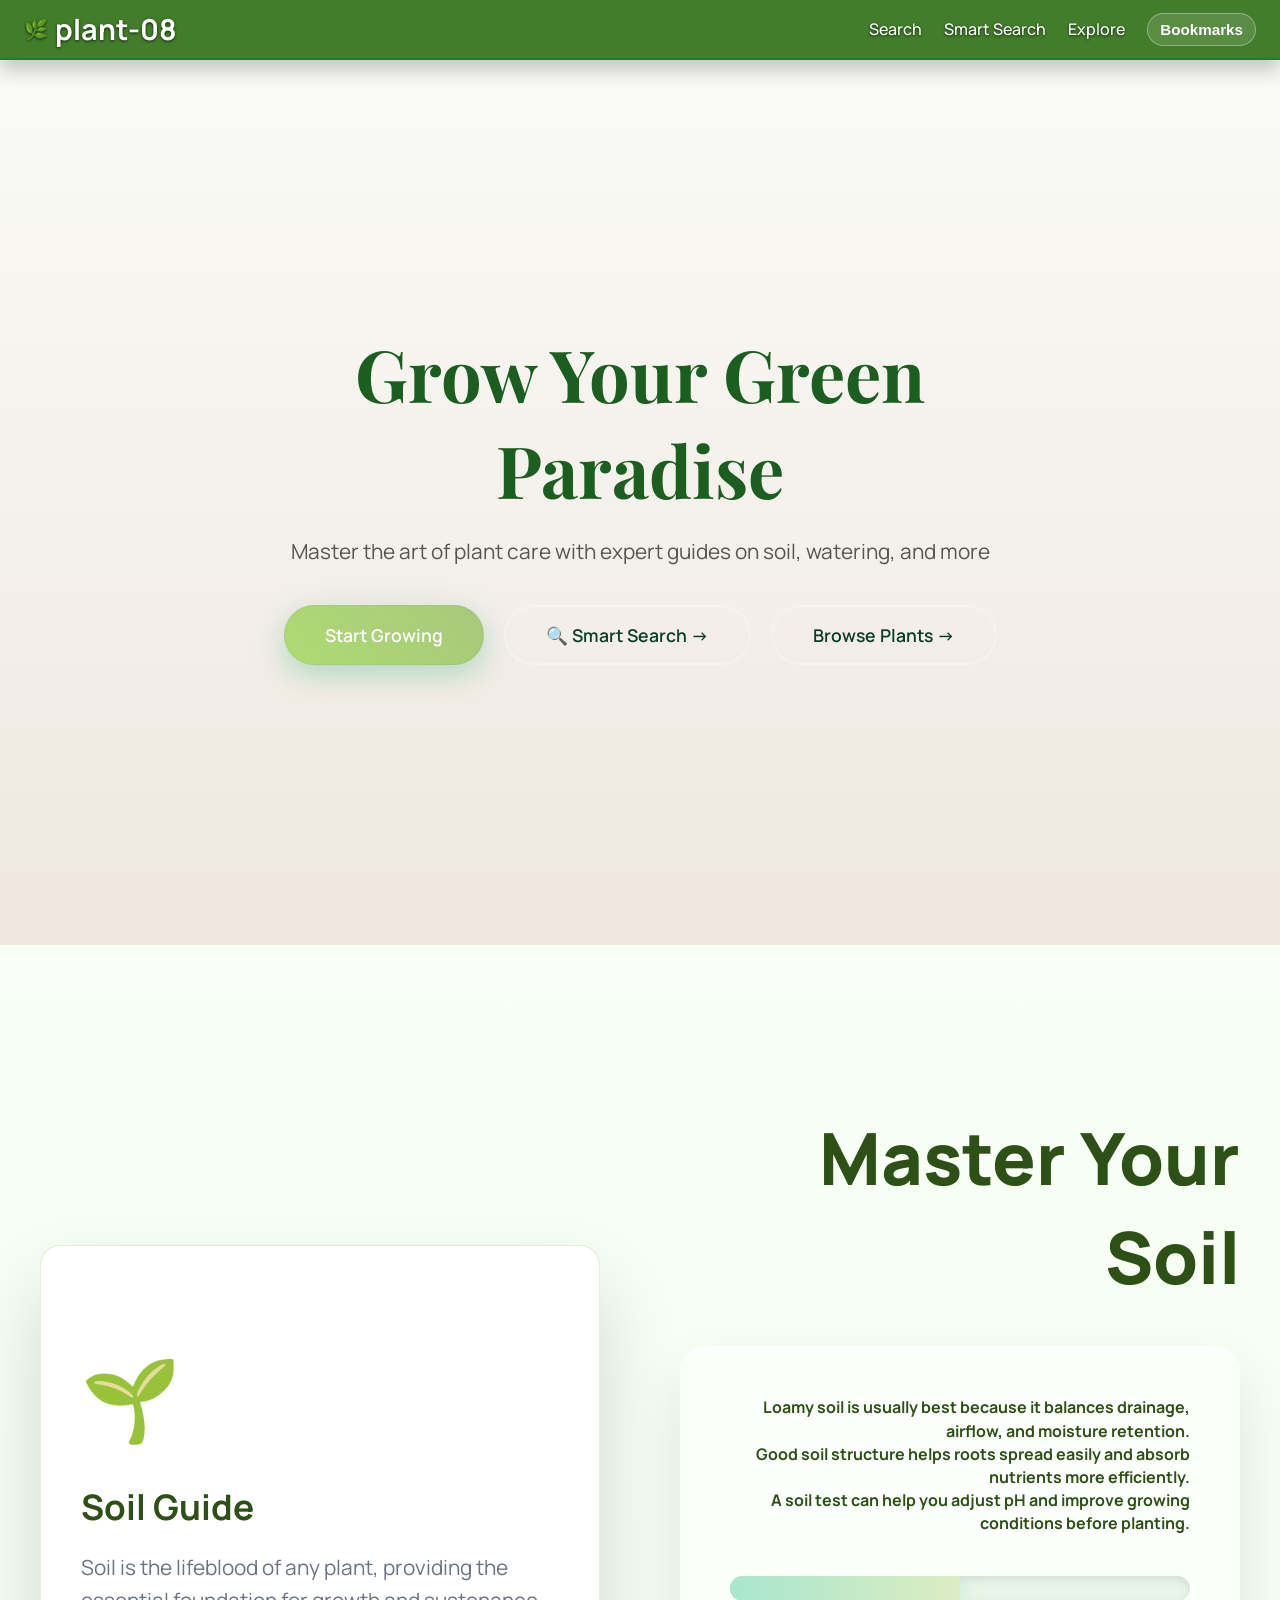
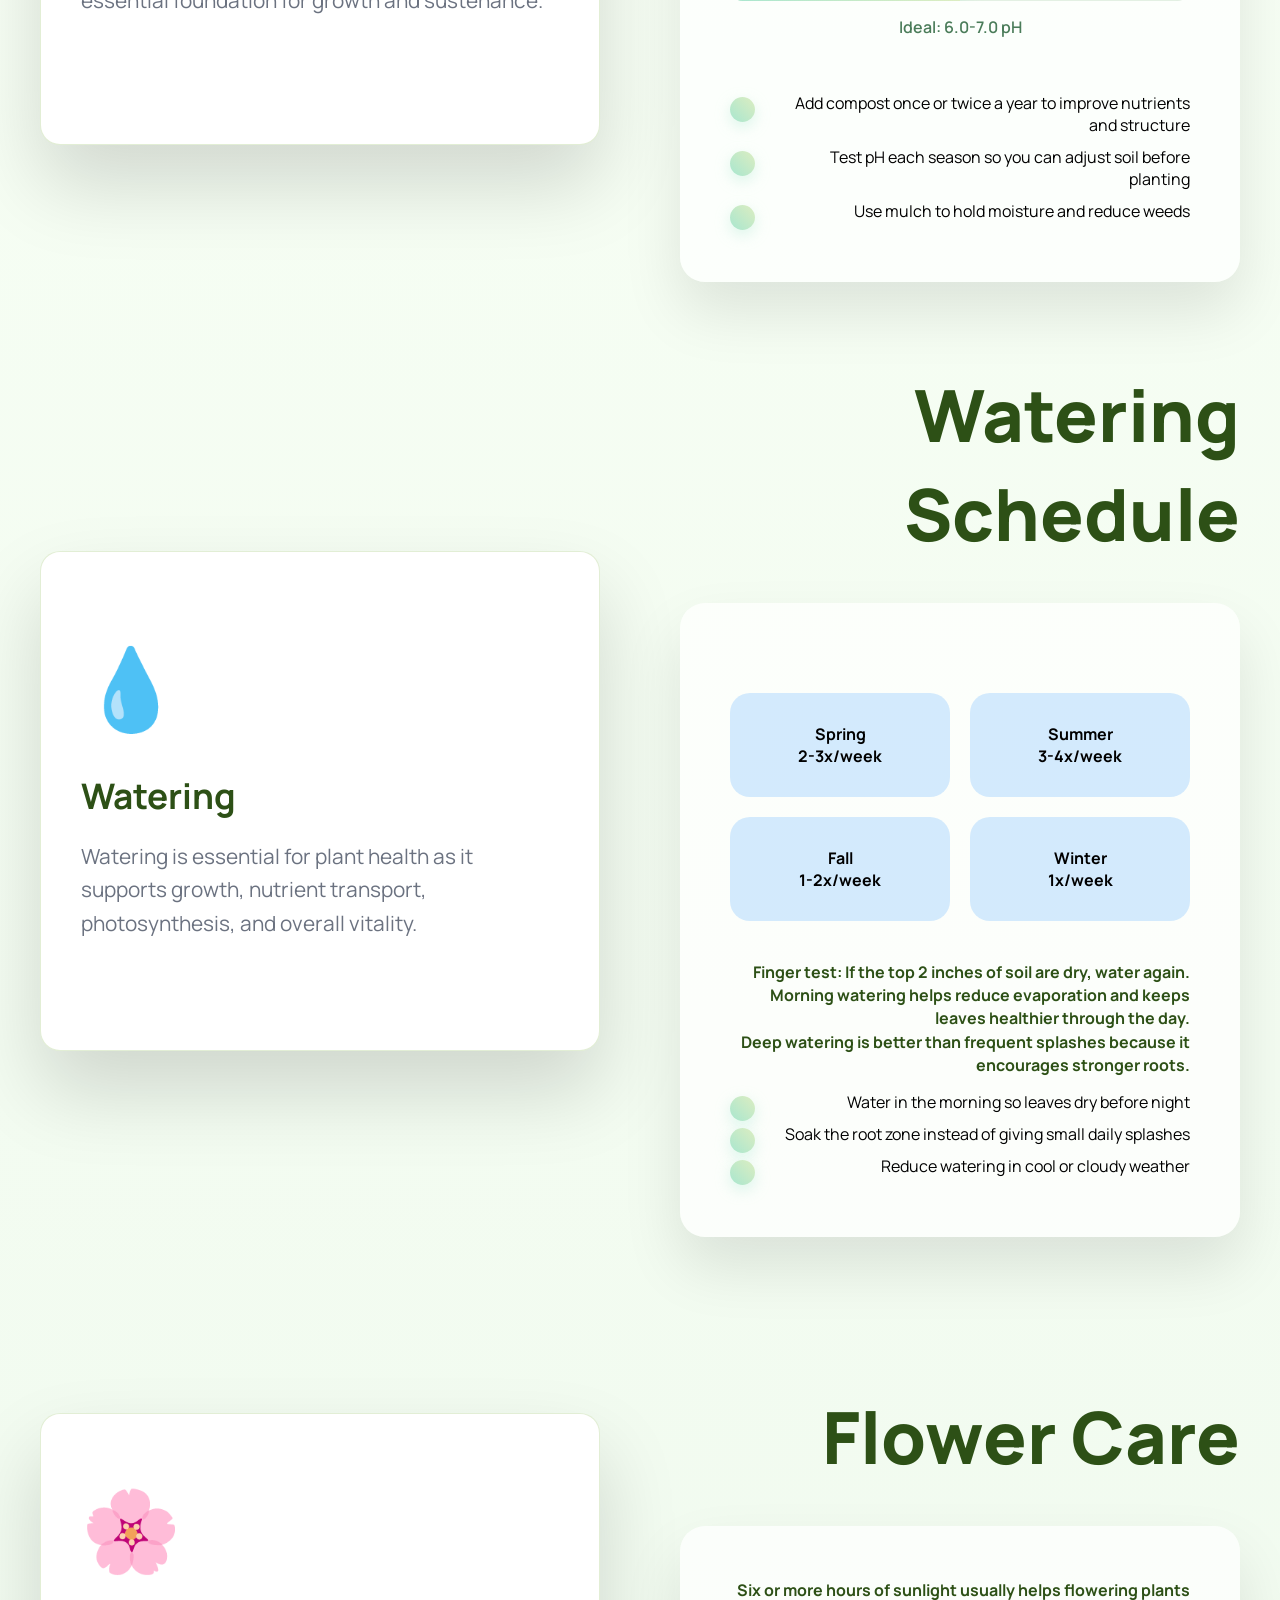
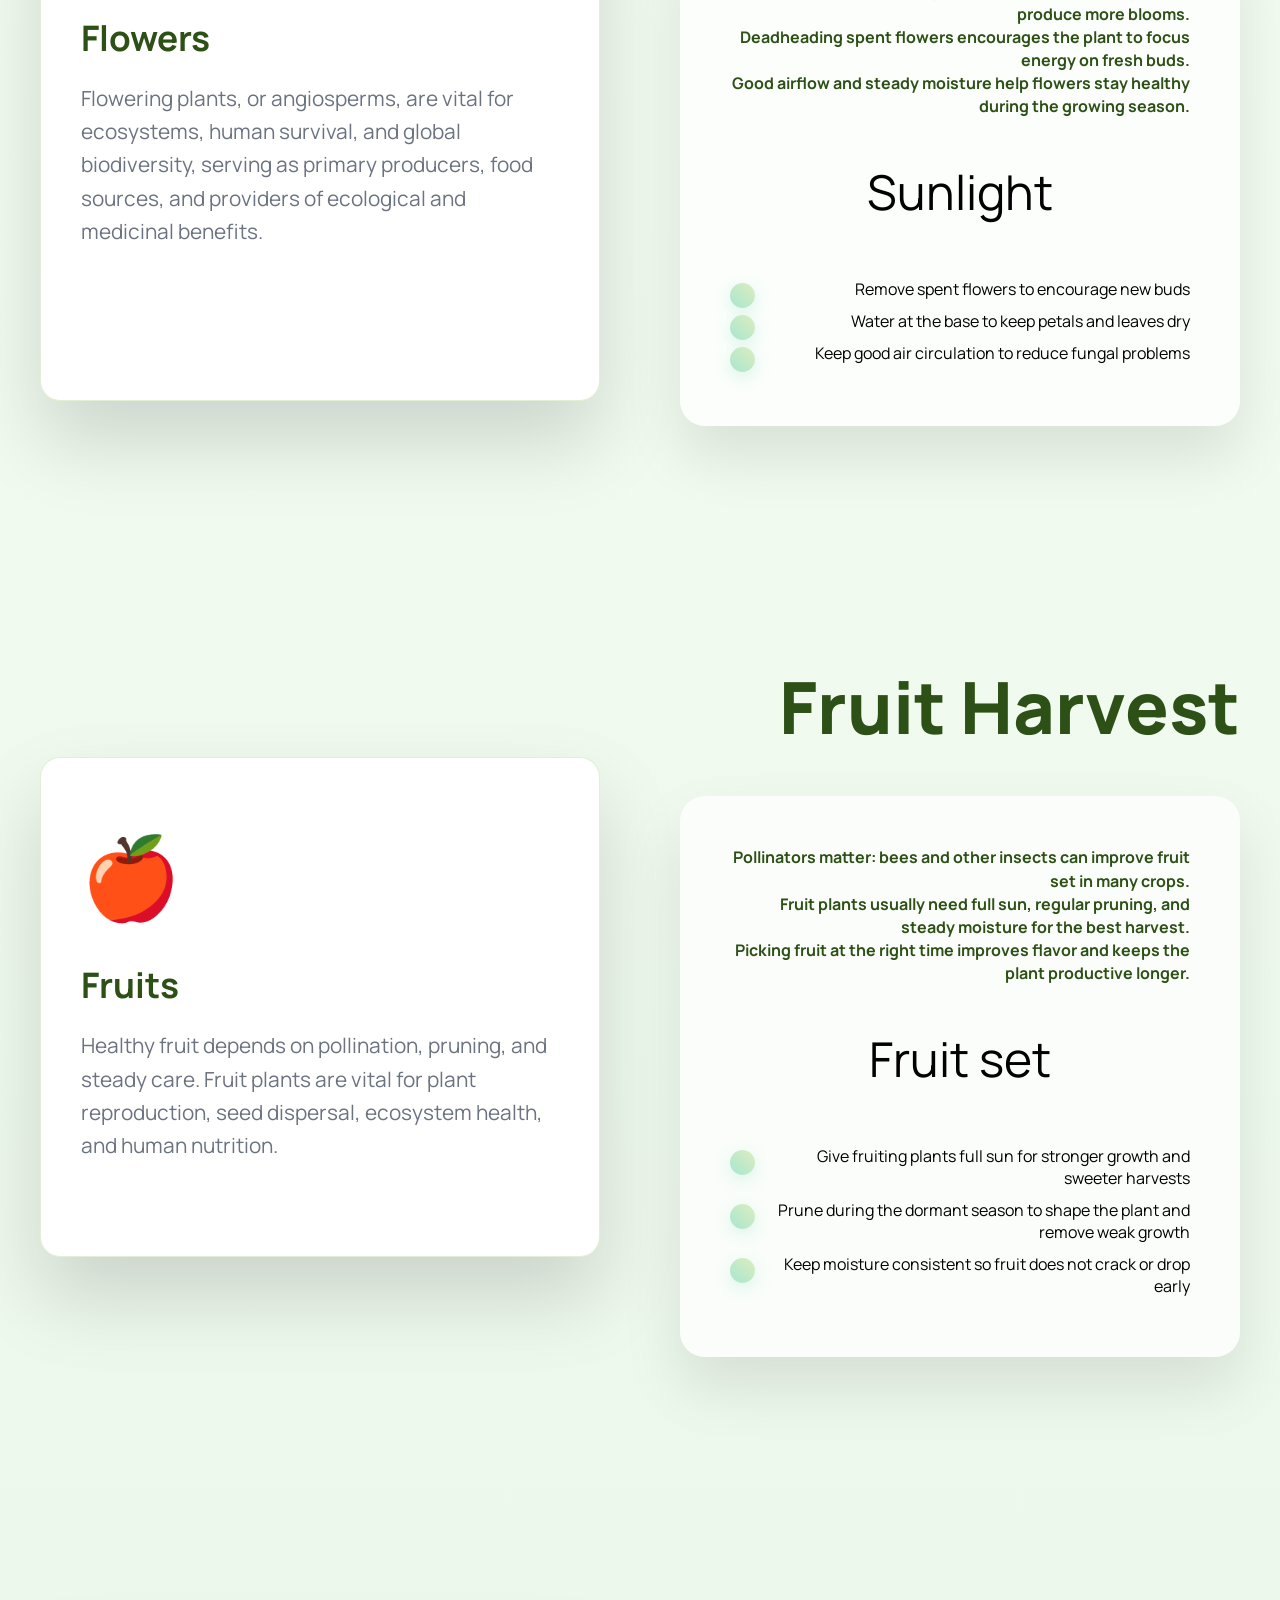
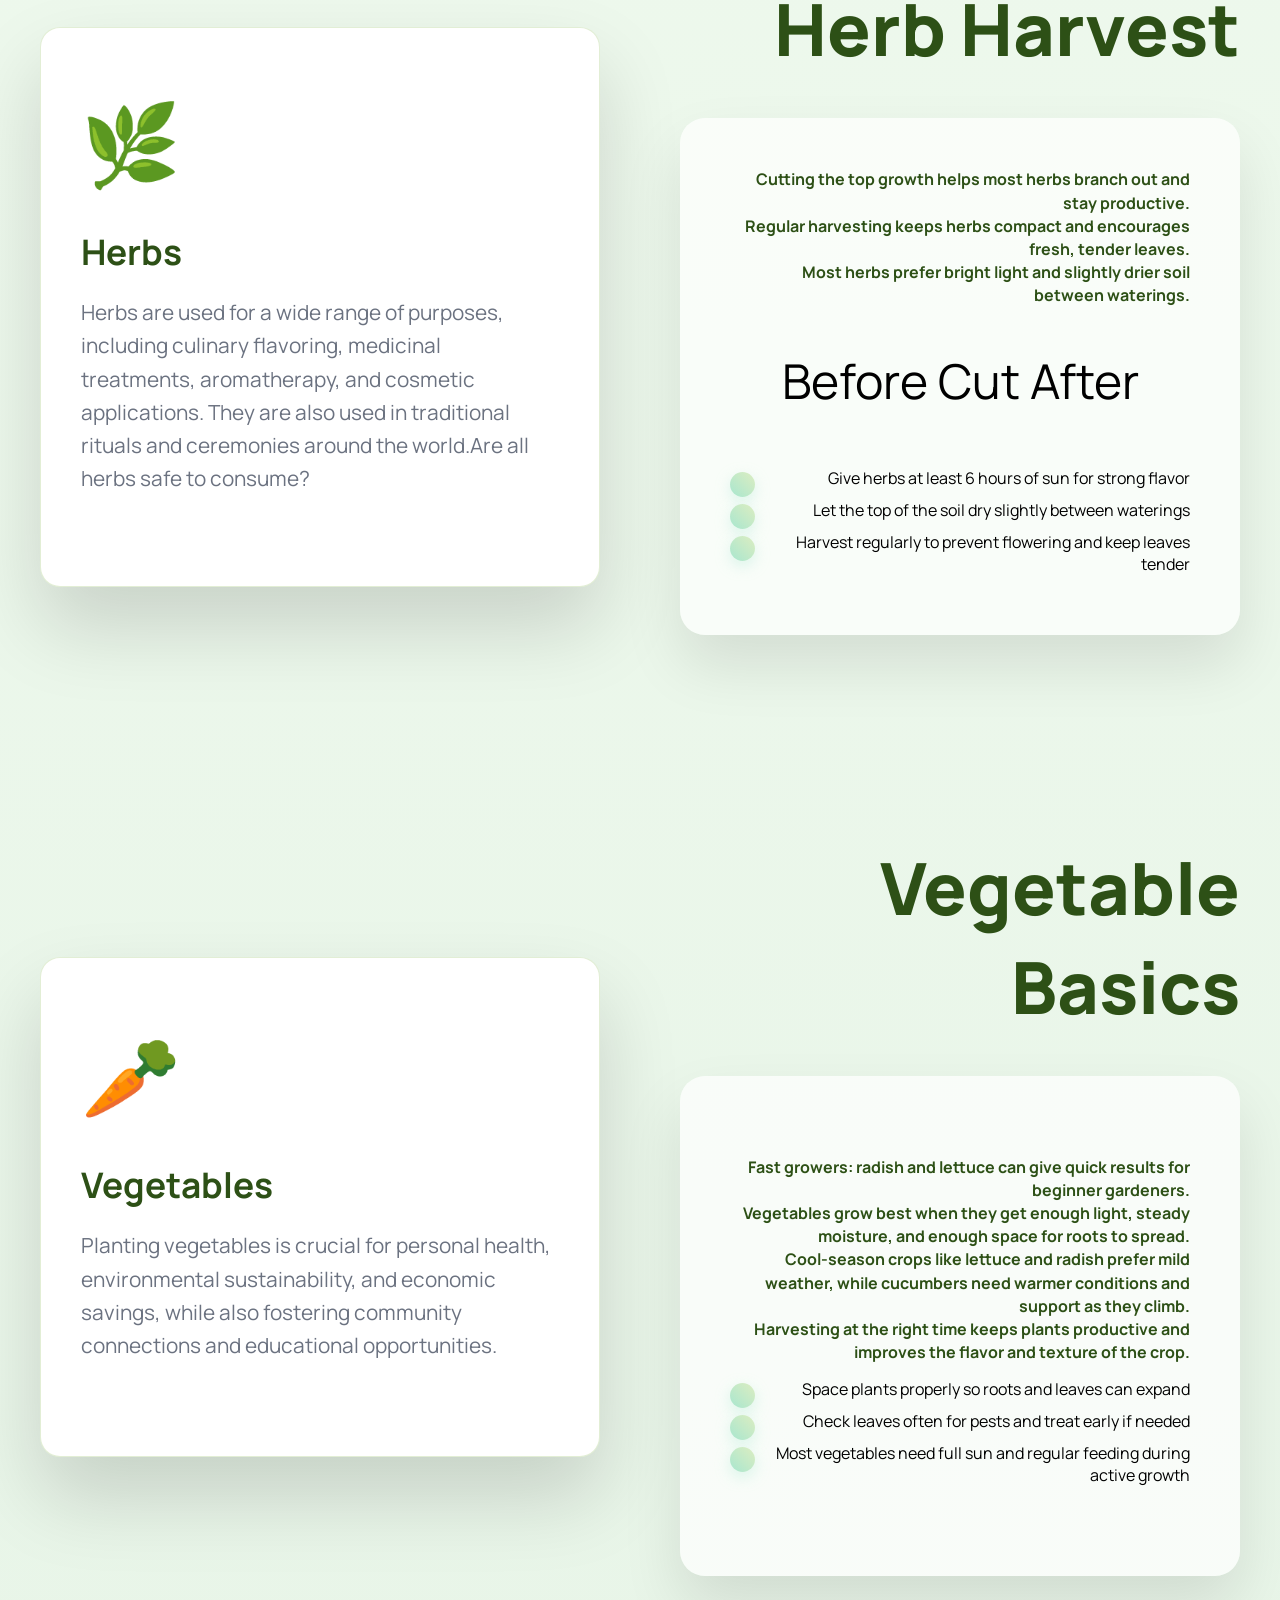
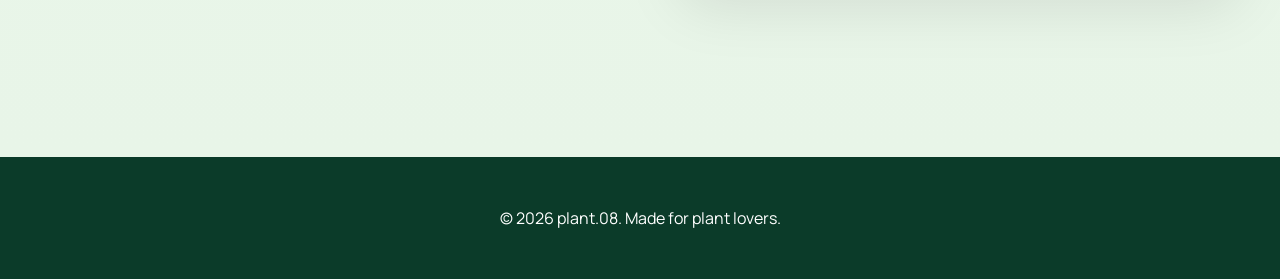
==== commit 9fba6563: "Update: Add Smart Search button to index.html and standardize search.html page structure" ====
--- a/index.html
+++ b/index.html
@@ -28,6 +28,7 @@
             </button>
             <nav class="nav" id="primaryNav">
                 <a href="browse.html">Search</a>
+                <a href="search.html">Smart Search</a>
                 <a href="explore.html">Explore</a>
                 <button class="bookmarks-open-btn" type="button">Bookmarks</button>
             </nav>
@@ -39,6 +40,7 @@
             <p class="hero-subtitle">Master the art of plant care with expert guides on soil, watering, and more</p>
             <div class="cta-buttons">
                 <button class="cta-primary" onclick="window.location.href='browse.html'">Start Growing</button>
+                <a href="search.html" class="cta-secondary" style="text-decoration:none;">🔍 Smart Search →</a>
                 <a href="explore.html" class="cta-secondary" style="text-decoration:none;">Browse Plants →</a>
             </div>
         </div>
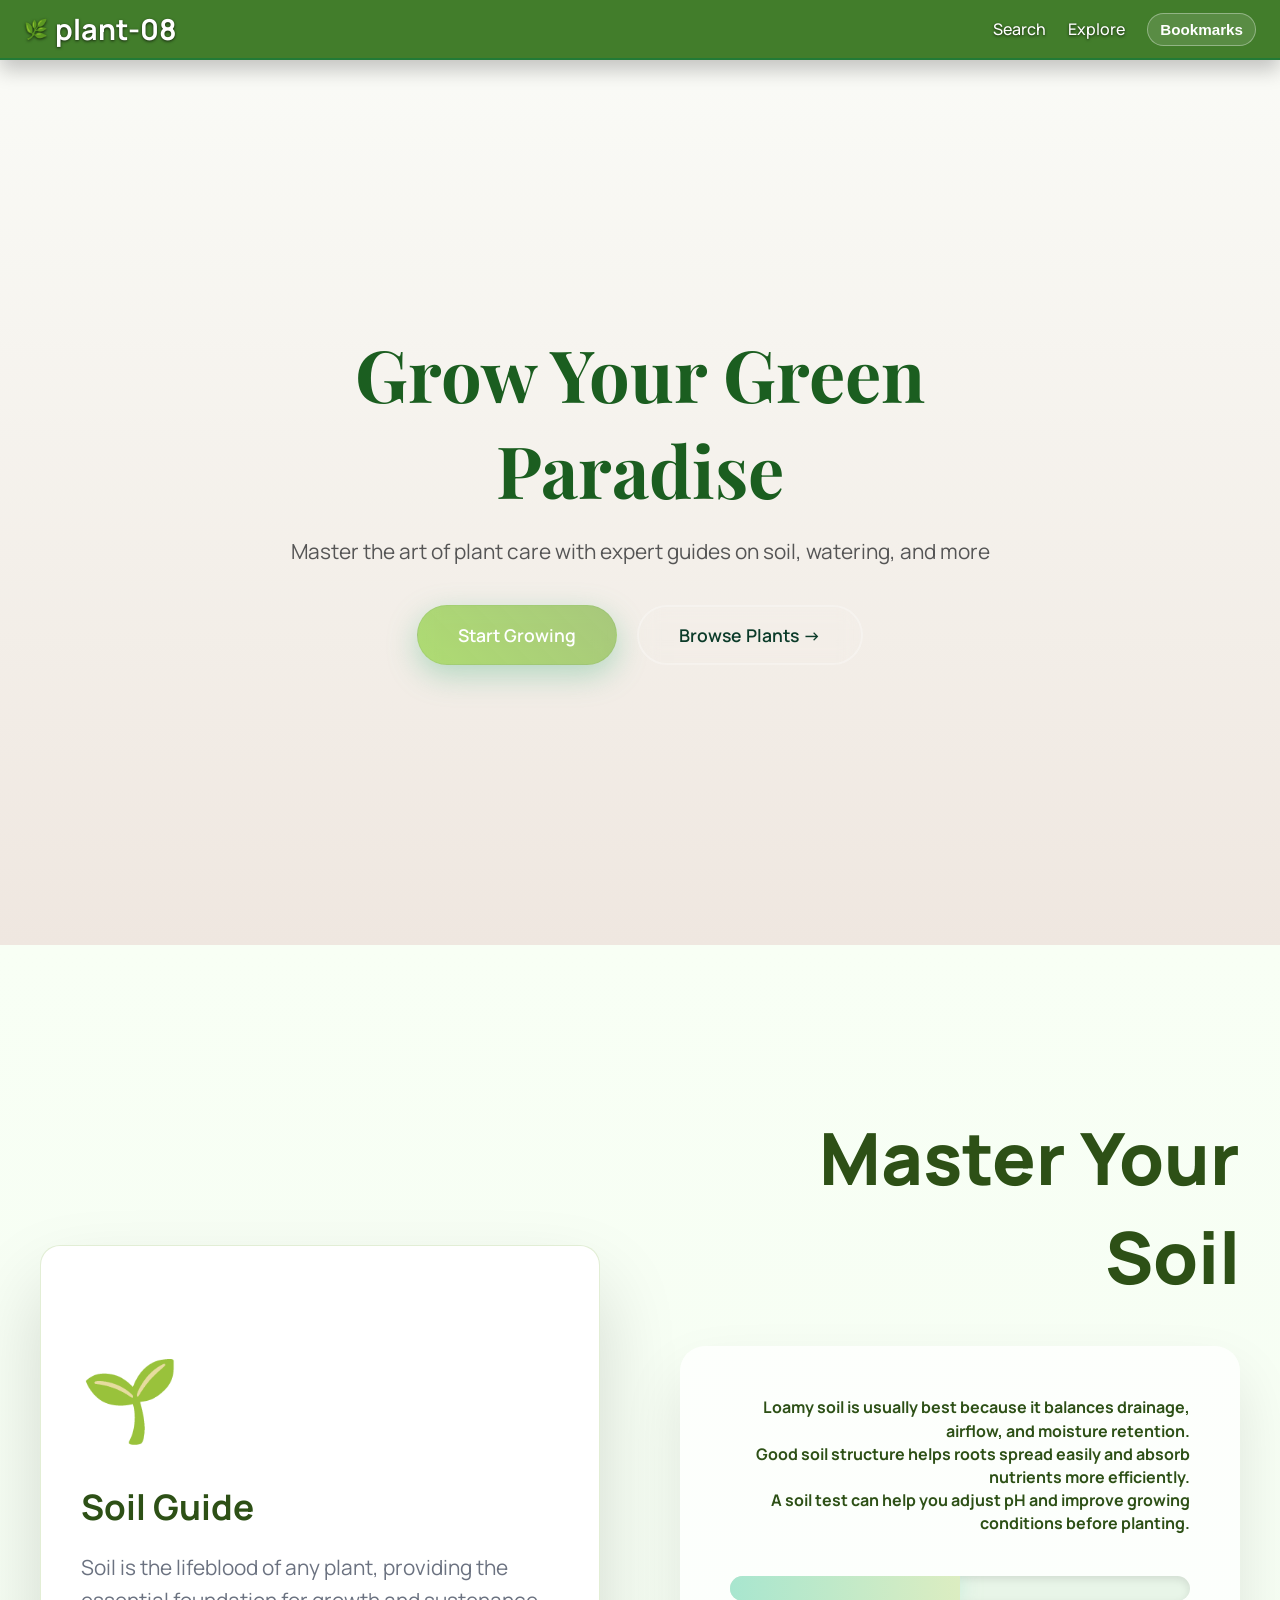
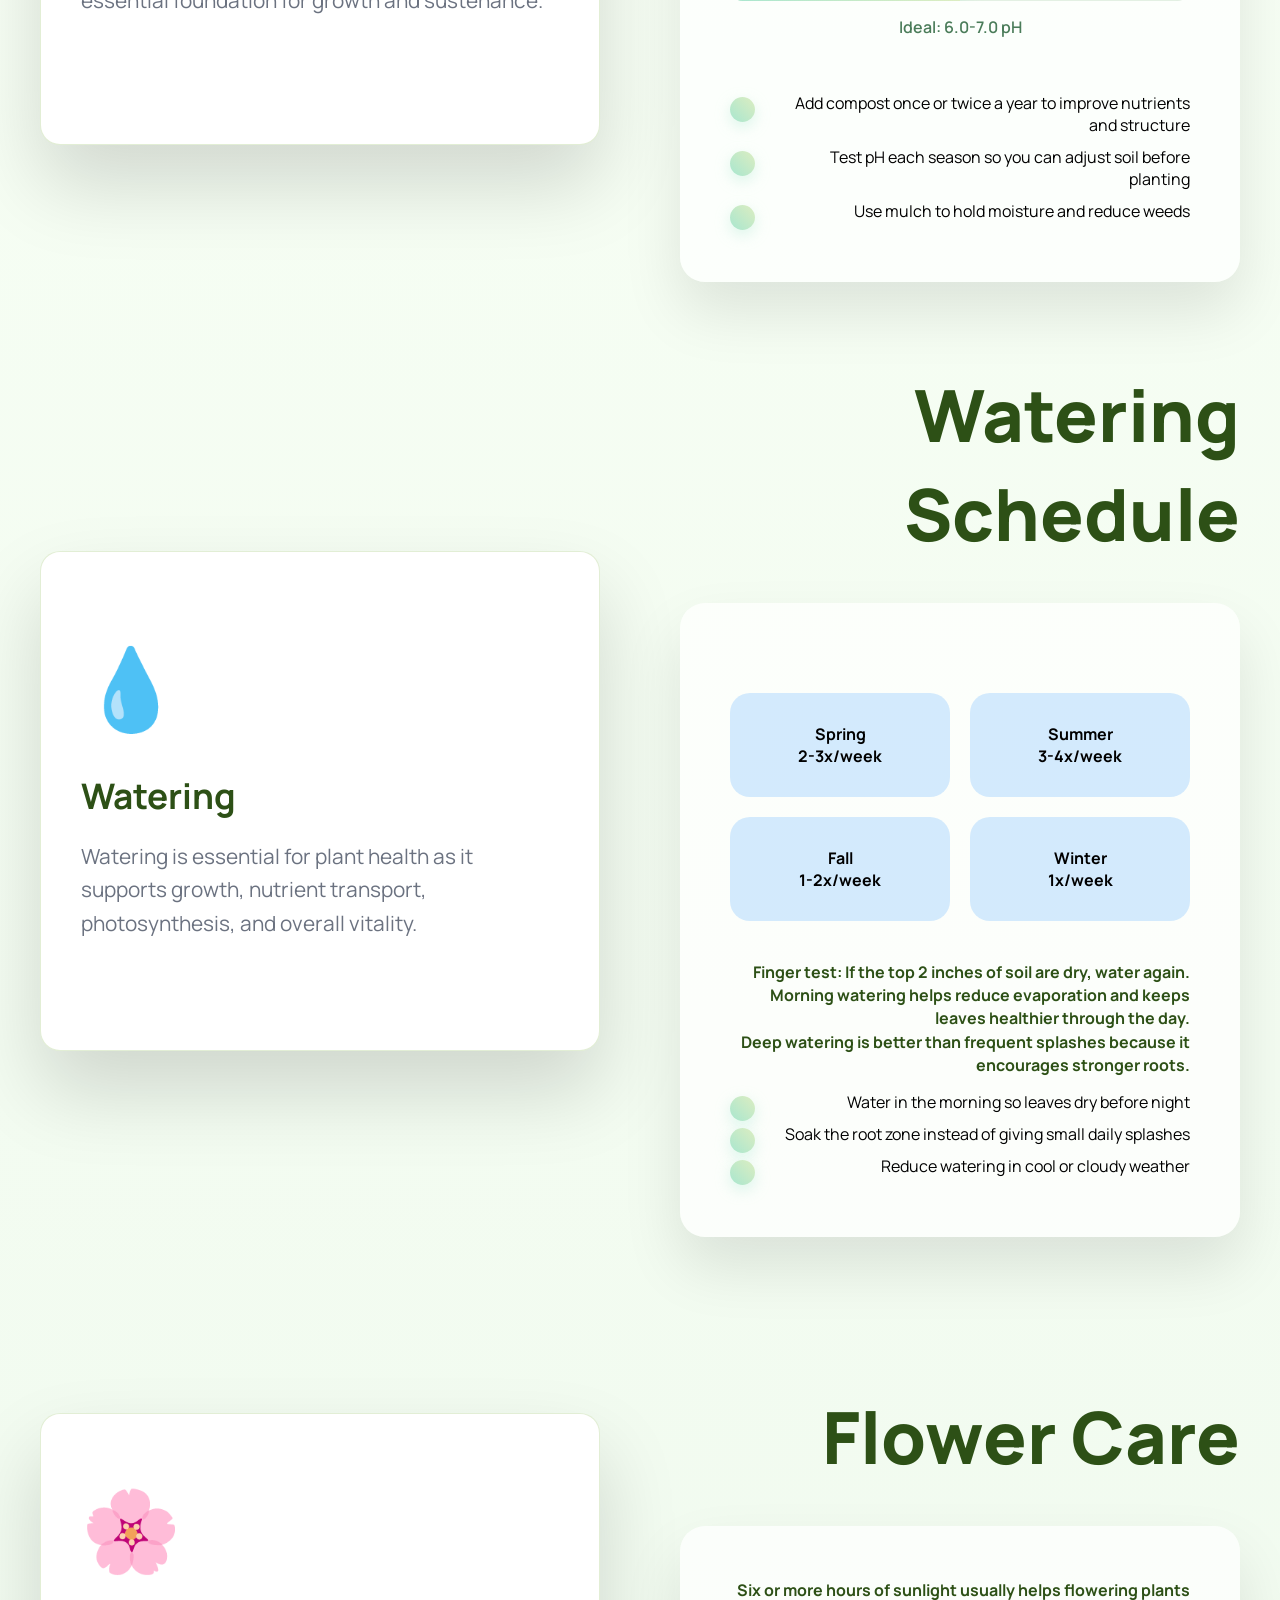
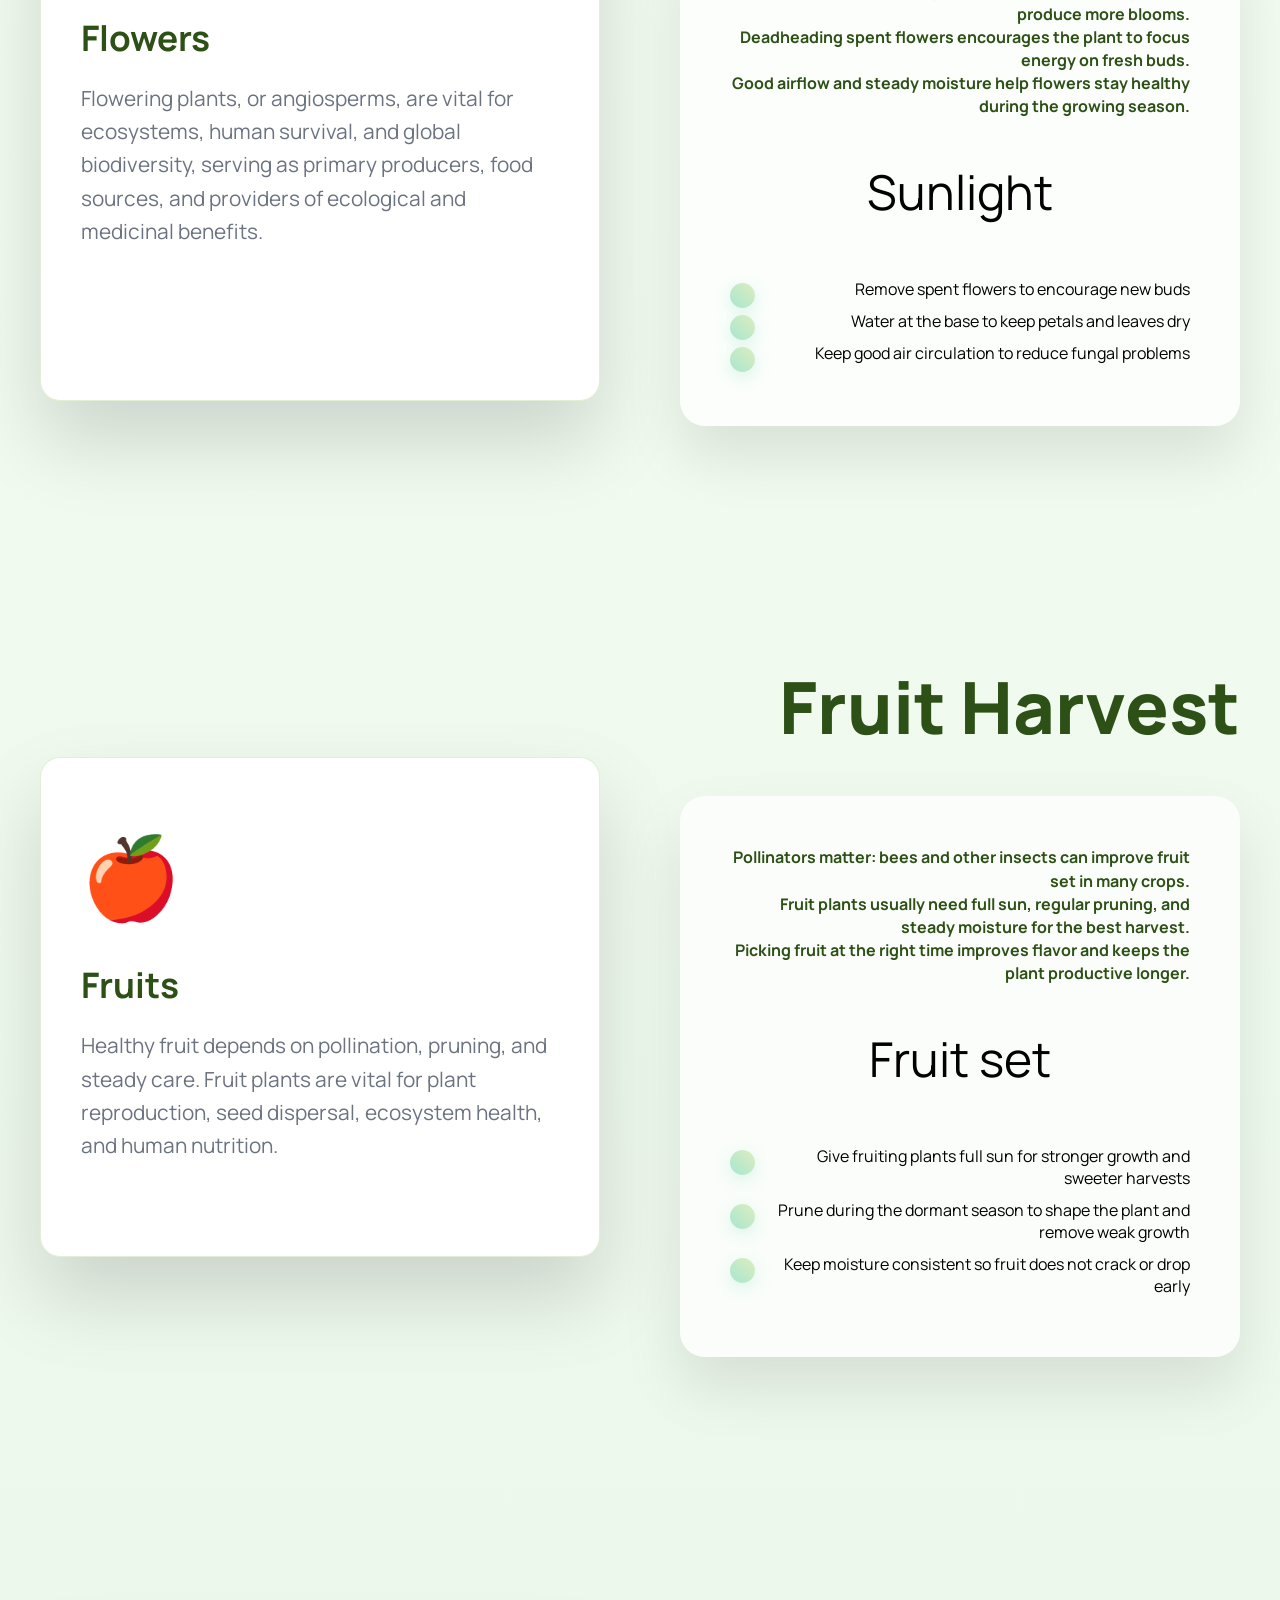
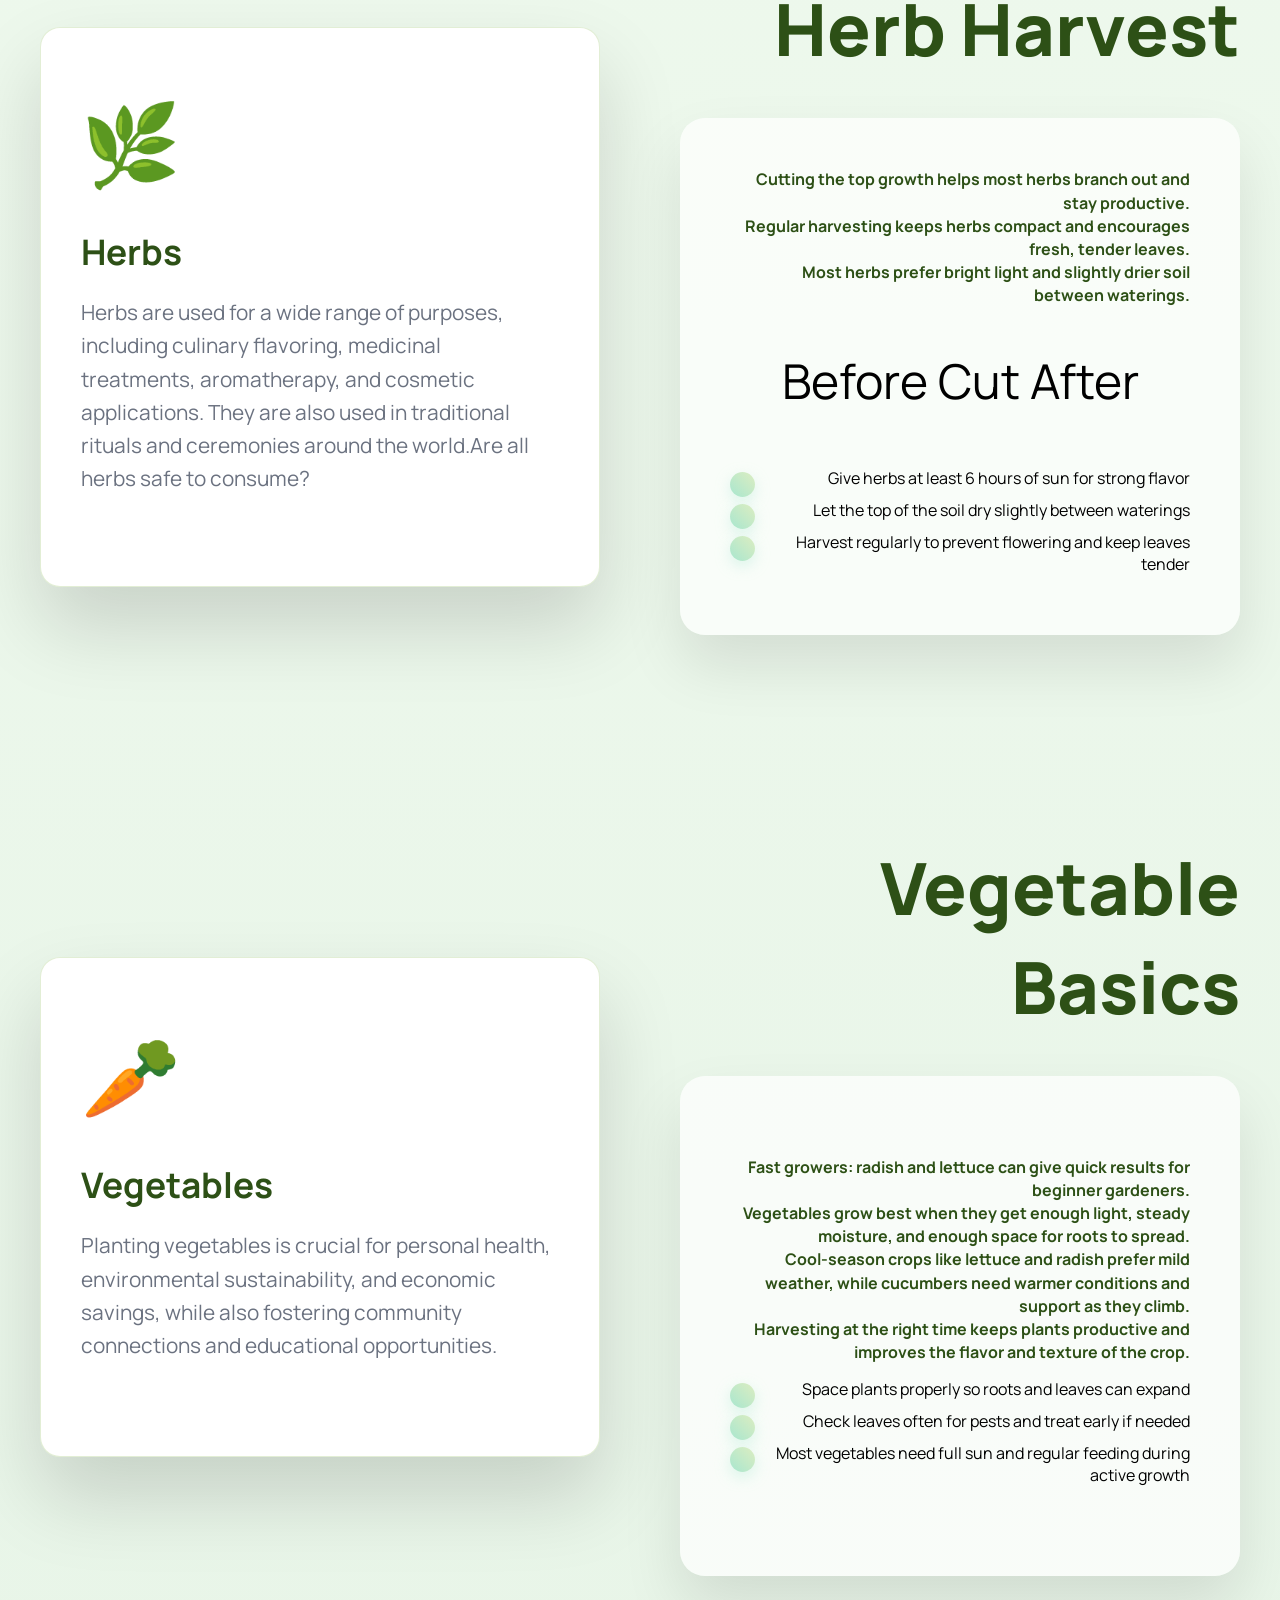
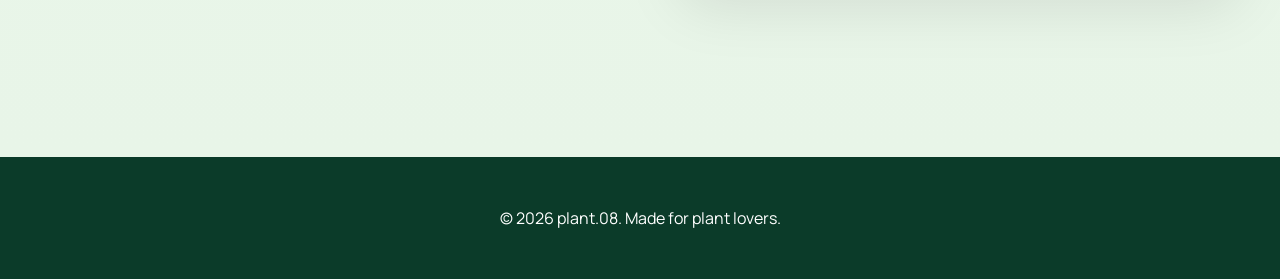
==== commit 75f41af4: "Revert "Trying to introduce Backend"" ====
--- a/index.html
+++ b/index.html
@@ -18,29 +18,27 @@
         <div class="hero-bg">
             <canvas id="bgCanvas"></canvas>
         </div>
-        <header class="header">
-            <div class="logo">
-                <div class="leaf-icon">🌿</div>
-                <h1>plant-08</h1>
-            </div>
-            <button class="nav-toggle" type="button" aria-label="Open navigation" aria-controls="primaryNav" aria-expanded="false">
-                <span class="nav-toggle-bar"></span>
-            </button>
-            <nav class="nav" id="primaryNav">
-                <a href="browse.html">Search</a>
-                <a href="search.html">Smart Search</a>
-                <a href="explore.html">Explore</a>
-                <button class="bookmarks-open-btn" type="button">Bookmarks</button>
-            </nav>
-        </header>
-        <div class="nav-backdrop" data-nav-backdrop></div>
+        <header class="header">
+            <div class="logo">
+                <div class="leaf-icon">🌿</div>
+                <h1>plant-08</h1>
+            </div>
+            <button class="nav-toggle" type="button" aria-label="Open navigation" aria-controls="primaryNav" aria-expanded="false">
+                <span class="nav-toggle-bar"></span>
+            </button>
+            <nav class="nav" id="primaryNav">
+                <a href="browse.html">Search</a>
+                <a href="explore.html">Explore</a>
+                <button class="bookmarks-open-btn" type="button">Bookmarks</button>
+            </nav>
+        </header>
+        <div class="nav-backdrop" data-nav-backdrop></div>
 
         <div class="hero-content">
             <h1 class="hero-title">Grow Your Green Paradise</h1>
             <p class="hero-subtitle">Master the art of plant care with expert guides on soil, watering, and more</p>
             <div class="cta-buttons">
                 <button class="cta-primary" onclick="window.location.href='browse.html'">Start Growing</button>
-                <a href="search.html" class="cta-secondary" style="text-decoration:none;">🔍 Smart Search →</a>
                 <a href="explore.html" class="cta-secondary" style="text-decoration:none;">Browse Plants →</a>
             </div>
         </div>
@@ -354,56 +352,55 @@
                 observer.observe(slide);
             });
 
-            // Scroll-driven blur reveal on desc-side with synced meter-fill animation
-            let meterAnimationTriggered = false;
-            const descSides = Array.from(document.querySelectorAll('.desc-side'));
-
-            const clamp = (value, min, max) => Math.min(Math.max(value, min), max);
-
-            const updateDescSideBlur = () => {
-                const viewportHeight = window.innerHeight || 1;
-
-                descSides.forEach((descSide) => {
-                    const rect = descSide.getBoundingClientRect();
-                    const visibleHeight = Math.min(rect.bottom, viewportHeight) - Math.max(rect.top, 0);
-                    const maxVisible = Math.min(rect.height || 1, viewportHeight);
-                    const revealProgress = clamp(visibleHeight / maxVisible, 0, 1);
-                    const blurAmount = (1 - revealProgress) * 4;
-
-                    descSide.style.setProperty('--blur-amount', `${blurAmount.toFixed(2)}px`);
-
-                    if (revealProgress >= 0.6) {
-                        descSide.classList.add('revealed');
-
-                        if (!meterAnimationTriggered) {
-                            meterAnimationTriggered = true;
-                            const meterFill = document.querySelector('.meter-fill');
-                            if (meterFill) {
-                                meterFill.style.width = '50%';
-                            }
-                        }
-                    }
-                });
-            };
-
-            let blurTicking = false;
-            const handleScrollBlur = () => {
-                if (blurTicking) return;
-                blurTicking = true;
-                requestAnimationFrame(() => {
-                    updateDescSideBlur();
-                    blurTicking = false;
-                });
-            };
-
-            window.addEventListener('scroll', handleScrollBlur, { passive: true });
-            window.addEventListener('resize', handleScrollBlur);
-            updateDescSideBlur();
-        });
-    </script>
-    <script src="JS/api-config.js"></script>
-    <script src="JS/bookmarks.js"></script>
-    <script src="JS/nav.js"></script>
-    
-</body>
-</html>
+            // Scroll-driven blur reveal on desc-side with synced meter-fill animation
+            let meterAnimationTriggered = false;
+            const descSides = Array.from(document.querySelectorAll('.desc-side'));
+
+            const clamp = (value, min, max) => Math.min(Math.max(value, min), max);
+
+            const updateDescSideBlur = () => {
+                const viewportHeight = window.innerHeight || 1;
+
+                descSides.forEach((descSide) => {
+                    const rect = descSide.getBoundingClientRect();
+                    const visibleHeight = Math.min(rect.bottom, viewportHeight) - Math.max(rect.top, 0);
+                    const maxVisible = Math.min(rect.height || 1, viewportHeight);
+                    const revealProgress = clamp(visibleHeight / maxVisible, 0, 1);
+                    const blurAmount = (1 - revealProgress) * 4;
+
+                    descSide.style.setProperty('--blur-amount', `${blurAmount.toFixed(2)}px`);
+
+                    if (revealProgress >= 0.6) {
+                        descSide.classList.add('revealed');
+
+                        if (!meterAnimationTriggered) {
+                            meterAnimationTriggered = true;
+                            const meterFill = document.querySelector('.meter-fill');
+                            if (meterFill) {
+                                meterFill.style.width = '50%';
+                            }
+                        }
+                    }
+                });
+            };
+
+            let blurTicking = false;
+            const handleScrollBlur = () => {
+                if (blurTicking) return;
+                blurTicking = true;
+                requestAnimationFrame(() => {
+                    updateDescSideBlur();
+                    blurTicking = false;
+                });
+            };
+
+            window.addEventListener('scroll', handleScrollBlur, { passive: true });
+            window.addEventListener('resize', handleScrollBlur);
+            updateDescSideBlur();
+        });
+    </script>
+    <script src="JS/bookmarks.js"></script>
+    <script src="JS/nav.js"></script>
+    
+</body>
+</html>
